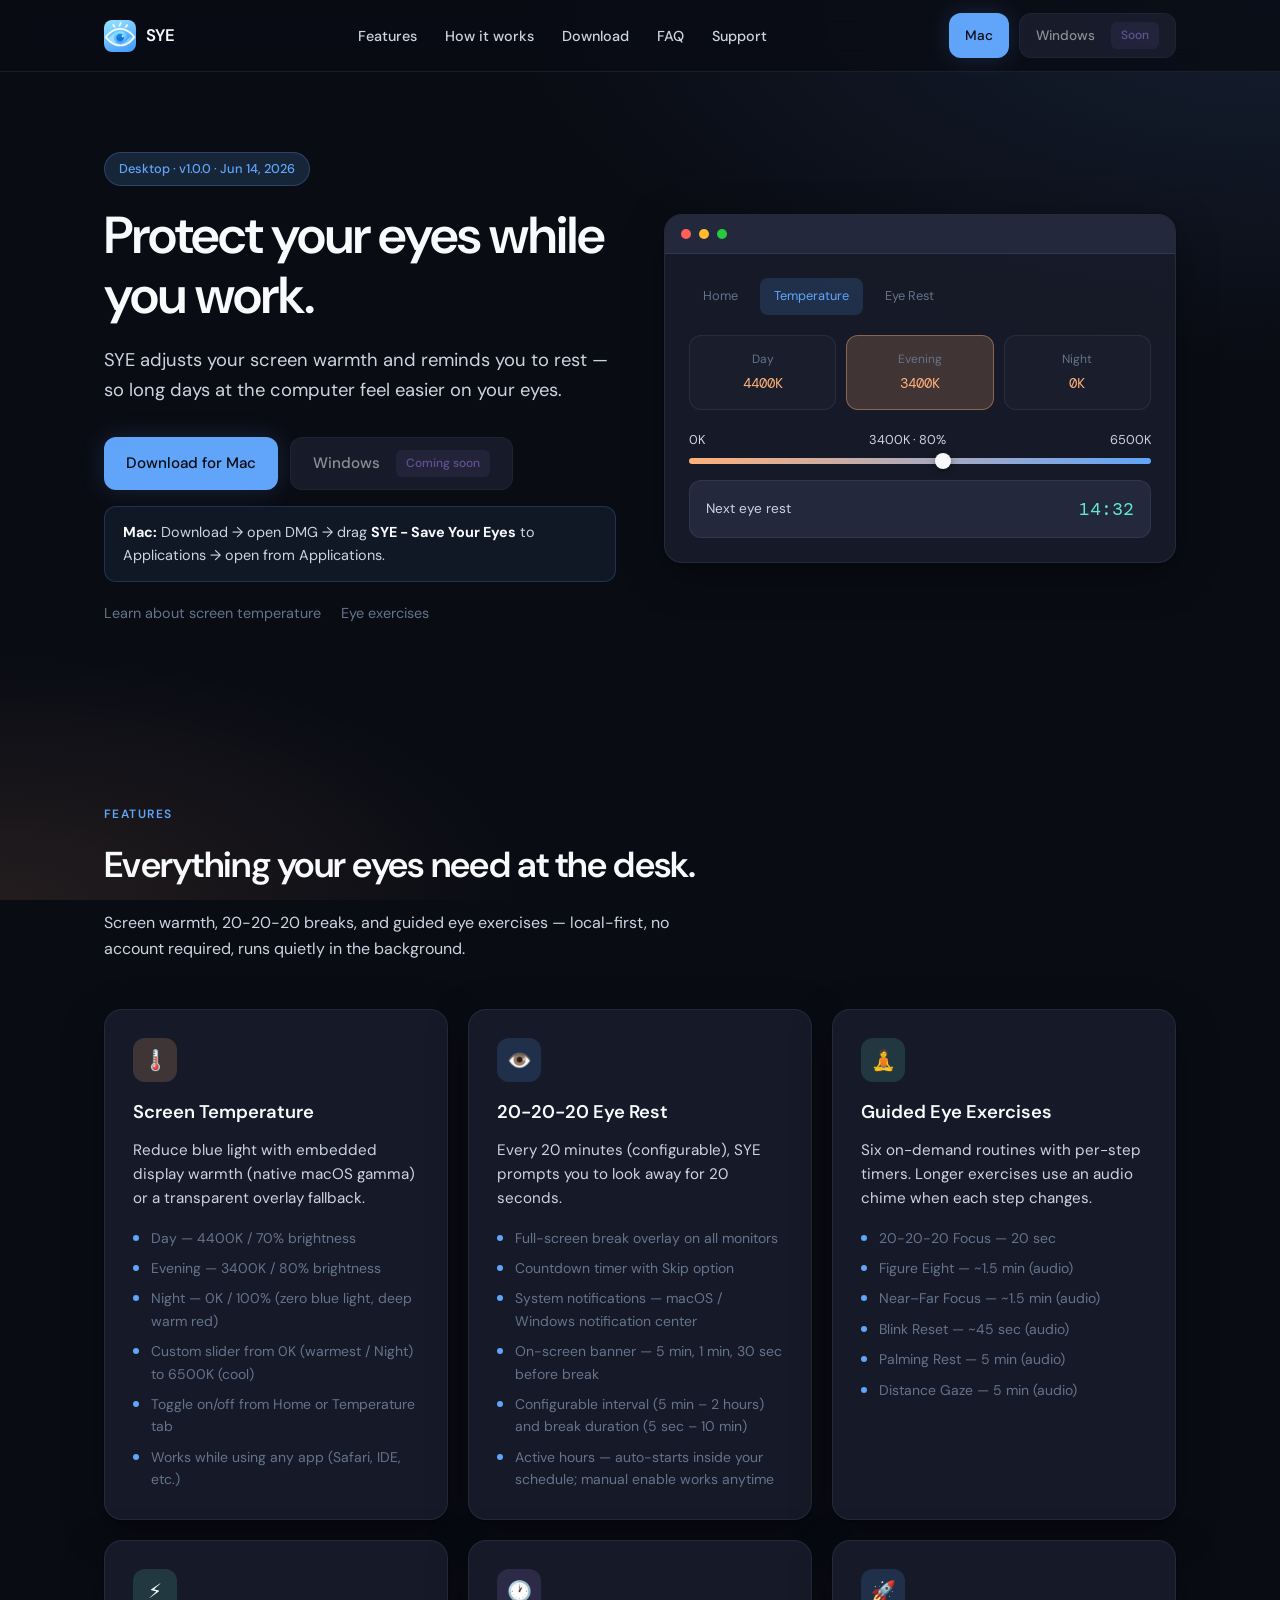
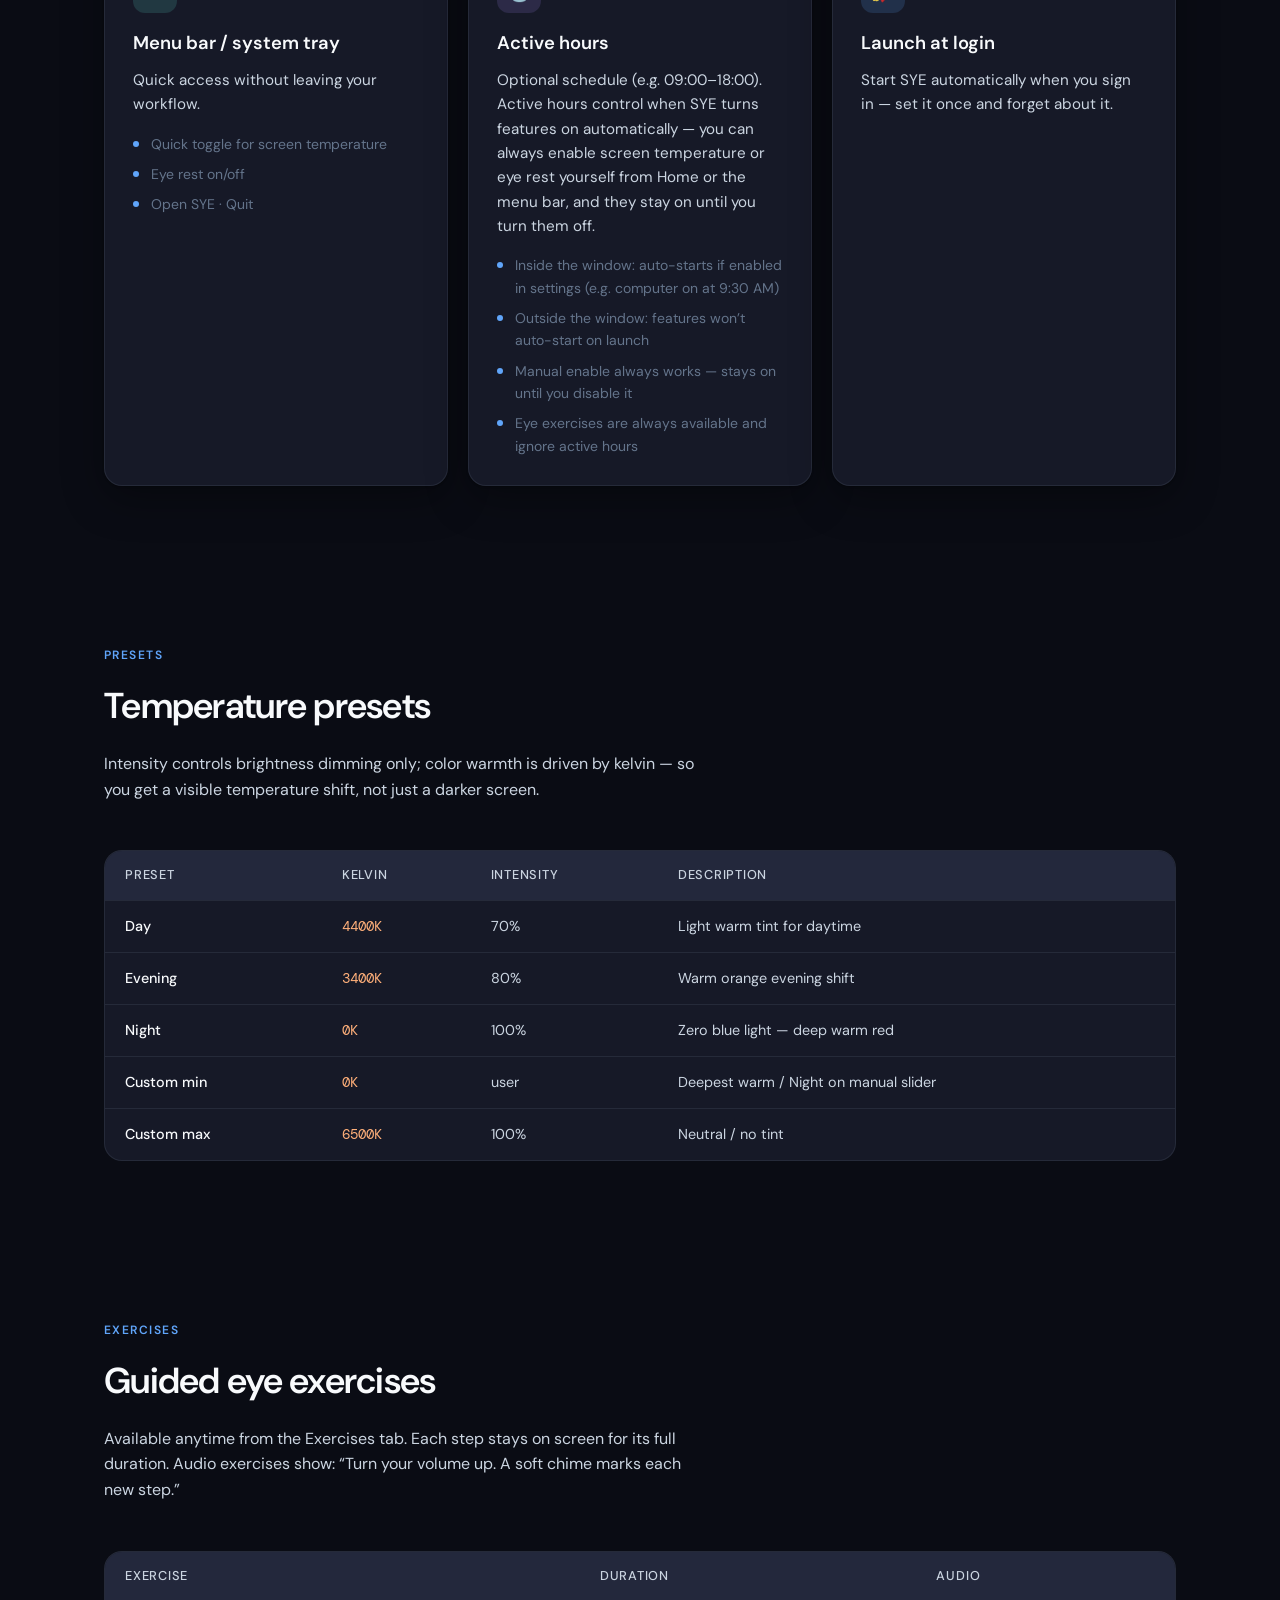
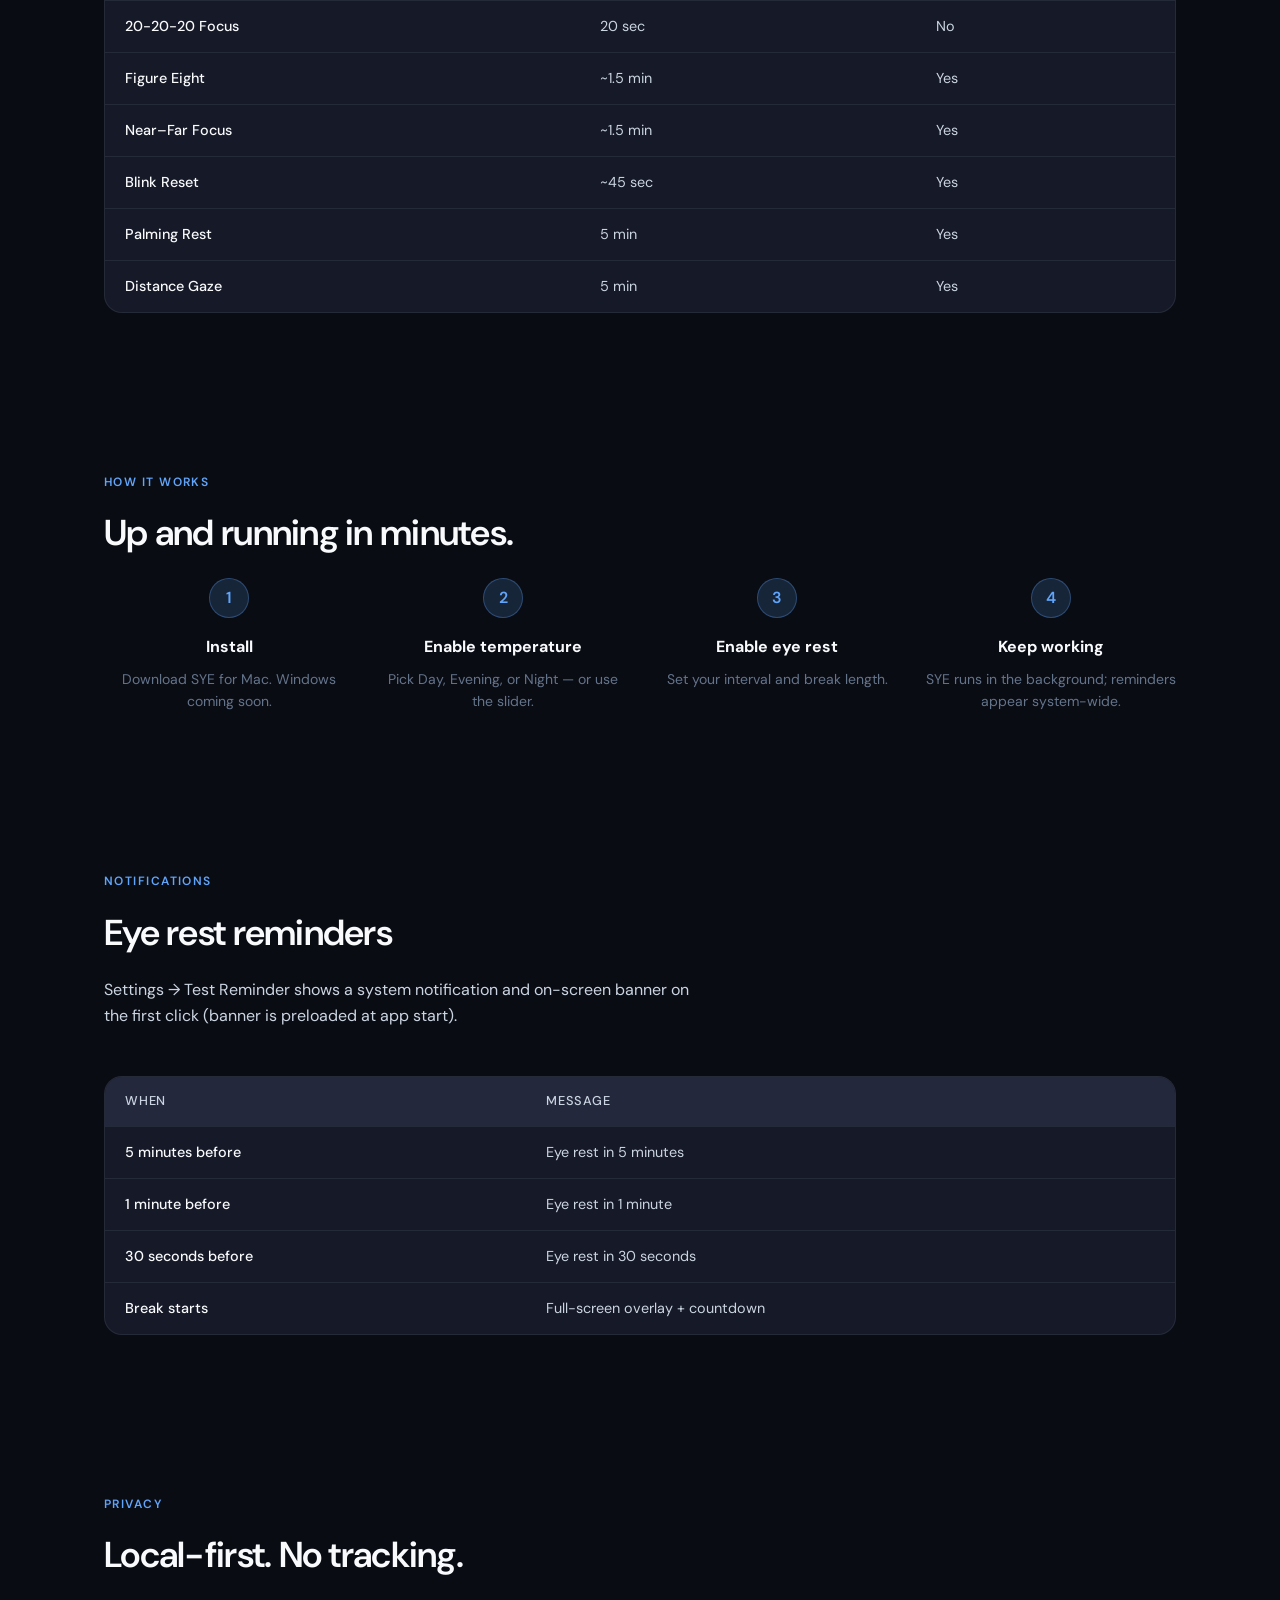
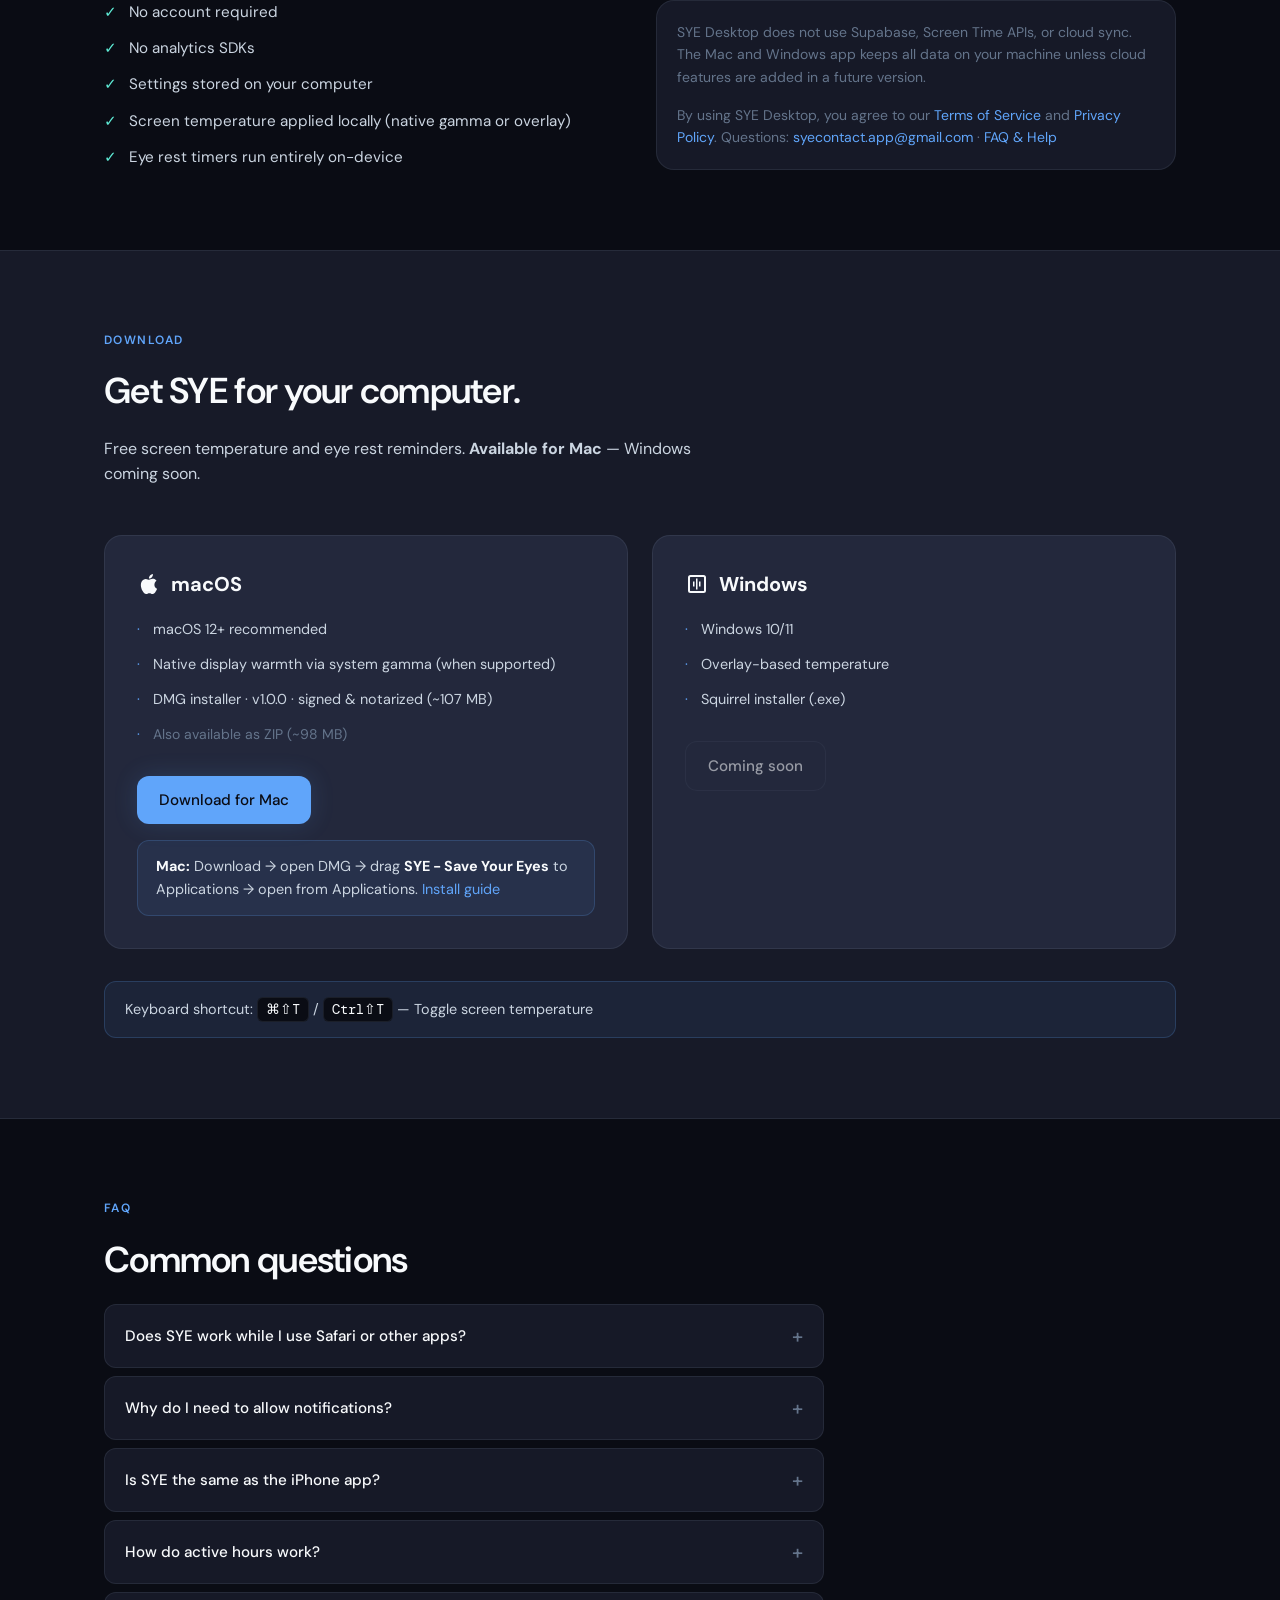
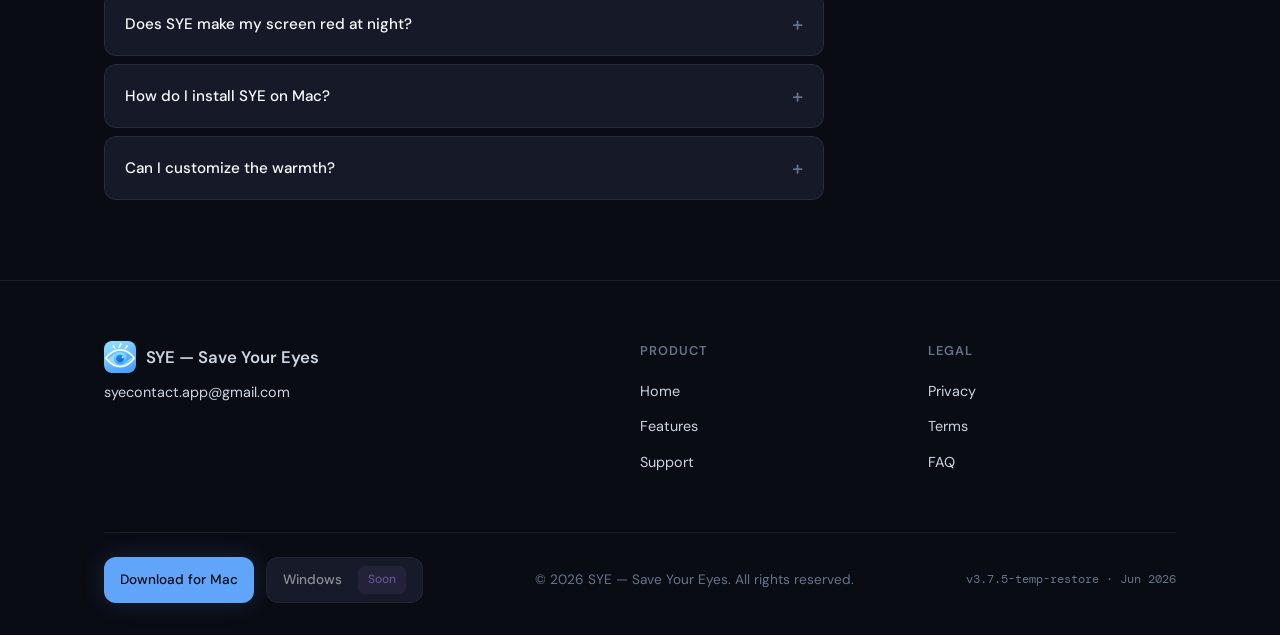
==== desktop/index.html @ 53c6f426 "Add DMG as primary Mac download and publish Jun 14 release. Point download buttons to SYE-mac-1.0.0." ====
<!DOCTYPE html>
<html lang="en">
<head>
  <meta charset="UTF-8">
  <meta name="viewport" content="width=device-width, initial-scale=1.0">
  <title>SYE Desktop — Save Your Eyes for Mac &amp; Windows</title>
  <meta name="description" content="Reduce blue light and get 20-20-20 eye rest reminders on your computer. Free screen temperature and break timer for macOS and Windows.">
  <meta name="keywords" content="blue light filter, eye strain, 20-20-20 rule, screen temperature, macOS, Windows, digital wellbeing">
  <link rel="canonical" href="https://www.getsye.com/desktop/">
  <meta property="og:title" content="SYE — Save Your Eyes for Desktop">
  <meta property="og:description" content="Eye protection for your computer">
  <meta property="og:url" content="https://www.getsye.com/desktop/">
  <meta property="og:type" content="website">
  <meta property="og:image" content="https://www.getsye.com/assets/icon-1024.png">
  <link rel="preconnect" href="https://fonts.googleapis.com">
  <link rel="preconnect" href="https://fonts.gstatic.com" crossorigin>
  <link href="https://fonts.googleapis.com/css2?family=DM+Mono:wght@400&family=DM+Sans:wght@400;500;600&display=swap" rel="stylesheet">
  <link rel="icon" href="/assets/icon-180.png" type="image/png">
  <link rel="apple-touch-icon" href="/assets/icon-180.png">
  <link rel="stylesheet" href="../css/desktop.css">
</head>
<body>
  <header class="site-header">
    <div class="container header-inner">
      <a href="index.html" class="logo">
        <img src="/assets/icon-180.png" alt="" class="logo-icon" width="32" height="32">
        SYE
      </a>
      <nav>
        <ul class="nav-links">
          <li><a href="#features">Features</a></li>
          <li><a href="#how-it-works">How it works</a></li>
          <li><a href="#download">Download</a></li>
          <li><a href="#faq">FAQ</a></li>
          <li><a href="#faq">Support</a></li>
        </ul>
      </nav>
      <div class="header-cta">
        <a href="/downloads/SYE-mac-1.0.0.dmg" class="btn btn-sm btn-primary">Mac</a>
        <span class="btn btn-sm btn-secondary btn-unavailable">Windows <span class="coming-soon-badge">Soon</span></span>
      </div>
      <button class="menu-toggle" aria-label="Open menu" aria-expanded="false">
        <svg width="24" height="24" viewBox="0 0 24 24" fill="none" stroke="currentColor" stroke-width="2">
          <path d="M4 6h16M4 12h16M4 18h16"/>
        </svg>
      </button>
    </div>
    <div class="header-cta header-cta-mobile">
      <a href="/downloads/SYE-mac-1.0.0.dmg" class="btn btn-primary">Download for Mac</a>
      <span class="btn btn-secondary btn-unavailable">Windows <span class="coming-soon-badge">Soon</span></span>
    </div>
  </header>

  <main>
    <section class="hero">
      <div class="container hero-grid">
        <div class="hero-content">
          <span class="hero-badge">Desktop · v1.0.0 · Jun 14, 2026</span>
          <h1>Protect your eyes while you work.</h1>
          <p class="hero-sub">SYE adjusts your screen warmth and reminds you to rest — so long days at the computer feel easier on your eyes.</p>
          <div class="btn-group">
            <a href="/downloads/SYE-mac-1.0.0.dmg" class="btn btn-primary">Download for Mac</a>
            <span class="btn btn-secondary btn-unavailable">Windows <span class="coming-soon-badge">Coming soon</span></span>
          </div>
          <p class="install-note"><strong>Mac:</strong> Download → open DMG → drag <strong>SYE - Save Your Eyes</strong> to Applications → open from Applications.</p>
          <div class="hero-links">
            <a href="#screen-temperature">Learn about screen temperature</a>
            <a href="#eye-exercises">Eye exercises</a>
          </div>
        </div>
        <div class="hero-visual">
          <div class="app-mockup" aria-hidden="true">
            <div class="mockup-titlebar">
              <span class="mockup-dot red"></span>
              <span class="mockup-dot yellow"></span>
              <span class="mockup-dot green"></span>
            </div>
            <div class="mockup-body">
              <div class="mockup-tabs">
                <span class="mockup-tab">Home</span>
                <span class="mockup-tab active">Temperature</span>
                <span class="mockup-tab">Eye Rest</span>
              </div>
              <div class="temp-presets">
                <div class="preset-card">
                  <div class="label">Day</div>
                  <div class="value">4400K</div>
                </div>
                <div class="preset-card active">
                  <div class="label">Evening</div>
                  <div class="value">3400K</div>
                </div>
                <div class="preset-card">
                  <div class="label">Night</div>
                  <div class="value">0K</div>
                </div>
              </div>
              <div class="slider-row">
                <div class="slider-label">
                  <span>0K</span>
                  <span class="kelvin">3400K · 80%</span>
                  <span>6500K</span>
                </div>
                <div class="slider-track">
                  <div class="slider-thumb"></div>
                </div>
              </div>
              <div class="timer-row">
                <span class="timer-label">Next eye rest</span>
                <span class="timer-value">14:32</span>
              </div>
            </div>
          </div>
        </div>
      </div>
    </section>

    <section id="features">
      <div class="container">
        <p class="section-label">Features</p>
        <h2 class="section-title">Everything your eyes need at the desk.</h2>
        <p class="section-desc">Screen warmth, 20-20-20 breaks, and guided eye exercises — local-first, no account required, runs quietly in the background.</p>
        <div class="features-grid">
          <article class="feature-card" id="screen-temperature">
            <div class="feature-icon warm">🌡️</div>
            <h3>Screen Temperature</h3>
            <p>Reduce blue light with embedded display warmth (native macOS gamma) or a transparent overlay fallback.</p>
            <ul class="feature-list">
              <li>Day — 4400K / 70% brightness</li>
              <li>Evening — 3400K / 80% brightness</li>
              <li>Night — 0K / 100% (zero blue light, deep warm red)</li>
              <li>Custom slider from 0K (warmest / Night) to 6500K (cool)</li>
              <li>Toggle on/off from Home or Temperature tab</li>
              <li>Works while using any app (Safari, IDE, etc.)</li>
            </ul>
          </article>
          <article class="feature-card" id="eye-rest">
            <div class="feature-icon blue">👁️</div>
            <h3>20-20-20 Eye Rest</h3>
            <p>Every 20 minutes (configurable), SYE prompts you to look away for 20 seconds.</p>
            <ul class="feature-list">
              <li>Full-screen break overlay on all monitors</li>
              <li>Countdown timer with Skip option</li>
              <li>System notifications — macOS / Windows notification center</li>
              <li>On-screen banner — 5 min, 1 min, 30 sec before break</li>
              <li>Configurable interval (5 min – 2 hours) and break duration (5 sec – 10 min)</li>
              <li>Active hours — auto-starts inside your schedule; manual enable works anytime</li>
            </ul>
          </article>
          <article class="feature-card" id="eye-exercises">
            <div class="feature-icon teal">🧘</div>
            <h3>Guided Eye Exercises</h3>
            <p>Six on-demand routines with per-step timers. Longer exercises use an audio chime when each step changes.</p>
            <ul class="feature-list">
              <li>20-20-20 Focus — 20 sec</li>
              <li>Figure Eight — ~1.5 min (audio)</li>
              <li>Near–Far Focus — ~1.5 min (audio)</li>
              <li>Blink Reset — ~45 sec (audio)</li>
              <li>Palming Rest — 5 min (audio)</li>
              <li>Distance Gaze — 5 min (audio)</li>
            </ul>
          </article>
          <article class="feature-card">
            <div class="feature-icon teal">⚡</div>
            <h3>Menu bar / system tray</h3>
            <p>Quick access without leaving your workflow.</p>
            <ul class="feature-list">
              <li>Quick toggle for screen temperature</li>
              <li>Eye rest on/off</li>
              <li>Open SYE · Quit</li>
            </ul>
          </article>
          <article class="feature-card" id="active-hours">
            <div class="feature-icon violet">🕐</div>
            <h3>Active hours</h3>
            <p>Optional schedule (e.g. 09:00–18:00). Active hours control when SYE turns features on automatically — you can always enable screen temperature or eye rest yourself from Home or the menu bar, and they stay on until you turn them off.</p>
            <ul class="feature-list">
              <li>Inside the window: auto-starts if enabled in settings (e.g. computer on at 9:30 AM)</li>
              <li>Outside the window: features won’t auto-start on launch</li>
              <li>Manual enable always works — stays on until you disable it</li>
              <li>Eye exercises are always available and ignore active hours</li>
            </ul>
          </article>
          <article class="feature-card">
            <div class="feature-icon blue">🚀</div>
            <h3>Launch at login</h3>
            <p>Start SYE automatically when you sign in — set it once and forget about it.</p>
          </article>
        </div>
      </div>
    </section>

    <section>
      <div class="container">
        <p class="section-label">Presets</p>
        <h2 class="section-title">Temperature presets</h2>
        <p class="section-desc">Intensity controls brightness dimming only; color warmth is driven by kelvin — so you get a visible temperature shift, not just a darker screen.</p>
        <div class="preset-table-wrap">
          <table class="preset-table">
            <thead>
              <tr>
                <th>Preset</th>
                <th>Kelvin</th>
                <th>Intensity</th>
                <th>Description</th>
              </tr>
            </thead>
            <tbody>
              <tr>
                <td>Day</td>
                <td class="kelvin">4400K</td>
                <td>70%</td>
                <td>Light warm tint for daytime</td>
              </tr>
              <tr>
                <td>Evening</td>
                <td class="kelvin">3400K</td>
                <td>80%</td>
                <td>Warm orange evening shift</td>
              </tr>
              <tr>
                <td>Night</td>
                <td class="kelvin">0K</td>
                <td>100%</td>
                <td>Zero blue light — deep warm red</td>
              </tr>
              <tr>
                <td>Custom min</td>
                <td class="kelvin">0K</td>
                <td>user</td>
                <td>Deepest warm / Night on manual slider</td>
              </tr>
              <tr>
                <td>Custom max</td>
                <td class="kelvin">6500K</td>
                <td>100%</td>
                <td>Neutral / no tint</td>
              </tr>
            </tbody>
          </table>
        </div>
      </div>
    </section>

    <section id="eye-exercises-detail">
      <div class="container">
        <p class="section-label">Exercises</p>
        <h2 class="section-title">Guided eye exercises</h2>
        <p class="section-desc">Available anytime from the Exercises tab. Each step stays on screen for its full duration. Audio exercises show: “Turn your volume up. A soft chime marks each new step.”</p>
        <div class="preset-table-wrap">
          <table class="preset-table">
            <thead>
              <tr>
                <th>Exercise</th>
                <th>Duration</th>
                <th>Audio</th>
              </tr>
            </thead>
            <tbody>
              <tr>
                <td>20-20-20 Focus</td>
                <td>20 sec</td>
                <td>No</td>
              </tr>
              <tr>
                <td>Figure Eight</td>
                <td>~1.5 min</td>
                <td>Yes</td>
              </tr>
              <tr>
                <td>Near–Far Focus</td>
                <td>~1.5 min</td>
                <td>Yes</td>
              </tr>
              <tr>
                <td>Blink Reset</td>
                <td>~45 sec</td>
                <td>Yes</td>
              </tr>
              <tr>
                <td>Palming Rest</td>
                <td>5 min</td>
                <td>Yes</td>
              </tr>
              <tr>
                <td>Distance Gaze</td>
                <td>5 min</td>
                <td>Yes</td>
              </tr>
            </tbody>
          </table>
        </div>
      </div>
    </section>

    <section id="how-it-works">
      <div class="container">
        <p class="section-label">How it works</p>
        <h2 class="section-title">Up and running in minutes.</h2>
        <div class="steps">
          <div class="step">
            <div class="step-num">1</div>
            <h3>Install</h3>
            <p>Download SYE for Mac. Windows coming soon.</p>
          </div>
          <div class="step">
            <div class="step-num">2</div>
            <h3>Enable temperature</h3>
            <p>Pick Day, Evening, or Night — or use the slider.</p>
          </div>
          <div class="step">
            <div class="step-num">3</div>
            <h3>Enable eye rest</h3>
            <p>Set your interval and break length.</p>
          </div>
          <div class="step">
            <div class="step-num">4</div>
            <h3>Keep working</h3>
            <p>SYE runs in the background; reminders appear system-wide.</p>
          </div>
        </div>
      </div>
    </section>

    <section>
      <div class="container">
        <p class="section-label">Notifications</p>
        <h2 class="section-title">Eye rest reminders</h2>
        <p class="section-desc">Settings → Test Reminder shows a system notification and on-screen banner on the first click (banner is preloaded at app start).</p>
        <div class="preset-table-wrap">
          <table class="preset-table">
            <thead>
              <tr>
                <th>When</th>
                <th>Message</th>
              </tr>
            </thead>
            <tbody>
              <tr>
                <td>5 minutes before</td>
                <td>Eye rest in 5 minutes</td>
              </tr>
              <tr>
                <td>1 minute before</td>
                <td>Eye rest in 1 minute</td>
              </tr>
              <tr>
                <td>30 seconds before</td>
                <td>Eye rest in 30 seconds</td>
              </tr>
              <tr>
                <td>Break starts</td>
                <td>Full-screen overlay + countdown</td>
              </tr>
            </tbody>
          </table>
        </div>
      </div>
    </section>

    <section id="privacy">
      <div class="container">
        <p class="section-label">Privacy</p>
        <h2 class="section-title">Local-first. No tracking.</h2>
        <div class="privacy-grid">
          <ul class="privacy-list">
            <li>No account required</li>
            <li>No analytics SDKs</li>
            <li>Settings stored on your computer</li>
            <li>Screen temperature applied locally (native gamma or overlay)</li>
            <li>Eye rest timers run entirely on-device</li>
          </ul>
          <div class="privacy-note">
            <p>SYE Desktop does not use Supabase, Screen Time APIs, or cloud sync. The Mac and Windows app keeps all data on your machine unless cloud features are added in a future version.</p>
            <p style="margin-top: 1rem;">By using SYE Desktop, you agree to our <a href="terms.html">Terms of Service</a> and <a href="privacy.html">Privacy Policy</a>. Questions: <a href="mailto:syecontact.app@gmail.com">syecontact.app@gmail.com</a> · <a href="#faq">FAQ &amp; Help</a></p>
          </div>
        </div>
      </div>
    </section>

    <section class="download-section" id="download">
      <div class="container">
        <p class="section-label">Download</p>
        <h2 class="section-title">Get SYE for your computer.</h2>
        <p class="section-desc">Free screen temperature and eye rest reminders. <strong>Available for Mac</strong> — Windows coming soon.</p>
        <div class="download-cards">
          <div class="download-card">
            <h3>
              <svg width="24" height="24" viewBox="0 0 24 24" fill="currentColor"><path d="M18.71 19.5c-.83 1.24-1.71 2.45-3.05 2.47-1.34.03-1.77-.79-3.29-.79-1.53 0-2 .77-3.27.82-1.31.05-2.3-1.32-3.14-2.53C4.25 17 2.94 12.45 4.7 9.39c.87-1.52 2.43-2.48 4.12-2.51 1.28-.02 2.5.87 3.29.87.78 0 2.26-1.07 3.8-.91.65.03 2.47.26 3.64 1.98-.09.06-2.17 1.28-2.15 3.81.03 3.02 2.65 4.03 2.68 4.04-.03.07-.42 1.44-1.38 2.83M13 3.5c.73-.83 1.94-1.46 2.94-1.5.13 1.17-.34 2.35-1.04 3.19-.69.85-1.83 1.51-2.95 1.42-.15-1.15.41-2.35 1.05-3.11z"/></svg>
              macOS
            </h3>
            <ul>
              <li>macOS 12+ recommended</li>
              <li>Native display warmth via system gamma (when supported)</li>
              <li>DMG installer · v1.0.0 · signed &amp; notarized (~107 MB)</li>
              <li><a href="/downloads/SYE-mac-1.0.0.zip" style="color: var(--text-muted); font-size: 0.875rem;">Also available as ZIP (~98 MB)</a></li>
            </ul>
            <a href="/downloads/SYE-mac-1.0.0.dmg" class="btn btn-primary">Download for Mac</a>
            <p class="install-note" style="margin-top: 16px;"><strong>Mac:</strong> Download → open DMG → drag <strong>SYE - Save Your Eyes</strong> to Applications → open from Applications. <a href="mac-install.html">Install guide</a></p>
          </div>
          <div class="download-card" id="download-windows">
            <h3>
              <svg width="24" height="24" viewBox="0 0 24 24" fill="currentColor"><path d="M3 5.5A2.5 2.5 0 0 1 5.5 3h13A2.5 2.5 0 0 1 21 5.5v13a2.5 2.5 0 0 1-2.5 2.5h-13A2.5 2.5 0 0 1 3 18.5v-13zM5.5 5a.5.5 0 0 0-.5.5v13a.5.5 0 0 0 .5.5h13a.5.5 0 0 0 .5-.5v-13a.5.5 0 0 0-.5-.5h-13z"/><path d="M11 17.5V6.5h1.5v11H11zm-3-3V9.5h1.5v5H8zm6 0V9.5h1.5v5H14z"/></svg>
              Windows
            </h3>
            <ul>
              <li>Windows 10/11</li>
              <li>Overlay-based temperature</li>
              <li>Squirrel installer (.exe)</li>
            </ul>
            <span class="btn btn-secondary btn-unavailable">Coming soon</span>
          </div>
        </div>
        <div class="shortcut-hint">
          Keyboard shortcut: <kbd>⌘⇧T</kbd> / <kbd>Ctrl⇧T</kbd> — Toggle screen temperature
        </div>
      </div>
    </section>

    <section id="faq">
      <div class="container">
        <p class="section-label">FAQ</p>
        <h2 class="section-title">Common questions</h2>
        <div class="faq-list">
          <div class="faq-item">
            <button class="faq-question" aria-expanded="false">
              Does SYE work while I use Safari or other apps?
              <span class="faq-icon">+</span>
            </button>
            <div class="faq-answer">
              Yes. Screen temperature applies to the whole display. Eye rest reminders use system notifications and a floating banner at the top of your screen.
            </div>
          </div>
          <div class="faq-item">
            <button class="faq-question" aria-expanded="false">
              Why do I need to allow notifications?
              <span class="faq-icon">+</span>
            </button>
            <div class="faq-answer">
              macOS and Windows require permission to show reminders in Notification Center while SYE is in the background. The on-screen banner works even if notifications are disabled.
            </div>
          </div>
          <div class="faq-item">
            <button class="faq-question" aria-expanded="false">
              Is SYE the same as the iPhone app?
              <span class="faq-icon">+</span>
            </button>
            <div class="faq-answer">
              Same brand and mission. Desktop focuses on screen warmth and 20-20-20 breaks; the iOS app adds Screen Time and app blocking.
            </div>
          </div>
          <div class="faq-item">
            <button class="faq-question" aria-expanded="false">
              How do active hours work?
              <span class="faq-icon">+</span>
            </button>
            <div class="faq-answer">
              Active hours control when SYE turns features on automatically. Inside your schedule, eye rest and screen temperature auto-start if enabled in settings. Outside the window, they won’t auto-start on launch — but you can always turn them on manually from Home or the menu bar, and they stay on until you disable them.
            </div>
          </div>
          <div class="faq-item">
            <button class="faq-question" aria-expanded="false">
              Does SYE make my screen red at night?
              <span class="faq-icon">+</span>
            </button>
            <div class="faq-answer">
              Night preset uses 0K — zero blue/green for a deep warm red. Evening (3400K) is a milder orange shift.
            </div>
          </div>
          <div class="faq-item">
            <button class="faq-question" aria-expanded="false">
              How do I install SYE on Mac?
              <span class="faq-icon">+</span>
            </button>
            <div class="faq-answer">
              Download SYE-mac-1.0.0.dmg, open it, drag <strong>SYE - Save Your Eyes</strong> to Applications, then open from Applications. Signed and notarized. Alternate: <a href="/downloads/SYE-mac-1.0.0.zip">ZIP download</a>. See the <a href="mac-install.html">Mac install guide</a>.
            </div>
          </div>
          <div class="faq-item">
            <button class="faq-question" aria-expanded="false">
              Can I customize the warmth?
              <span class="faq-icon">+</span>
            </button>
            <div class="faq-answer">
              Yes — use the slider from 0K to 6500K on the Temperature tab.
            </div>
          </div>
        </div>
      </div>
    </section>
  </main>

  <footer class="site-footer">
    <div class="container">
      <div class="footer-grid">
        <div class="footer-brand">
          <a href="index.html" class="logo">
            <img src="/assets/icon-180.png" alt="" class="logo-icon" width="32" height="32">
            SYE — Save Your Eyes
          </a>
          <p><a href="mailto:syecontact.app@gmail.com">syecontact.app@gmail.com</a></p>
        </div>
        <div class="footer-col">
          <h4>Product</h4>
          <ul>
            <li><a href="https://www.getsye.com/">Home</a></li>
            <li><a href="#features">Features</a></li>
            <li><a href="#faq">Support</a></li>
          </ul>
        </div>
        <div class="footer-col">
          <h4>Legal</h4>
          <ul>
            <li><a href="privacy.html">Privacy</a></li>
            <li><a href="terms.html">Terms</a></li>
            <li><a href="#faq">FAQ</a></li>
          </ul>
        </div>
      </div>
      <div class="footer-bottom">
        <div class="btn-group">
          <a href="/downloads/SYE-mac-1.0.0.dmg" class="btn btn-sm btn-primary">Download for Mac</a>
          <span class="btn btn-sm btn-secondary btn-unavailable">Windows <span class="coming-soon-badge">Soon</span></span>
        </div>
        <span>© 2026 SYE — Save Your Eyes. All rights reserved.</span>
        <span class="version-stamp">v3.7.5-temp-restore · Jun 2026</span>
      </div>
    </div>
  </footer>

  <script src="../js/main.js"></script>
</body>
</html>
---- css/desktop.css ----
/* SYE Desktop — design tokens from app UI */
:root {
  --bg-base: #0a0c14;
  --bg-surface: rgba(24, 28, 42, 0.92);
  --bg-elevated: rgba(36, 42, 62, 0.95);
  --accent-warm: #ffb07a;
  --accent-blue: #60a5fa;
  --accent-teal: #5eead4;
  --accent-violet: #a78bfa;
  --accent-glow: rgba(255, 176, 122, 0.18);
  --accent-blue-glow: rgba(96, 165, 250, 0.16);
  --text-primary: #f8fafc;
  --text-secondary: #cbd5e1;
  --text-muted: #64748b;
  --border-subtle: rgba(148, 163, 184, 0.12);
  --radius-card: 18px;
  --radius-btn: 12px;
  --shadow-card: 0 1px 2px rgba(0, 0, 0, 0.25), 0 12px 40px rgba(0, 0, 0, 0.35);
  --font-ui: "DM Sans", -apple-system, BlinkMacSystemFont, "Segoe UI", system-ui, sans-serif;
  --font-mono: "DM Mono", ui-monospace, monospace;
  --max-width: 1120px;
  --header-height: 72px;
}

*,
*::before,
*::after {
  box-sizing: border-box;
  margin: 0;
  padding: 0;
}

html {
  scroll-behavior: smooth;
}

body {
  font-family: var(--font-ui);
  font-size: 16px;
  line-height: 1.6;
  color: var(--text-primary);
  background:
    radial-gradient(ellipse 120% 80% at 100% 0%, rgba(96, 165, 250, 0.12), transparent 50%),
    radial-gradient(ellipse 90% 60% at 0% 100%, rgba(255, 176, 122, 0.1), transparent 45%),
    var(--bg-base);
  background-attachment: fixed;
  min-height: 100vh;
  -webkit-font-smoothing: antialiased;
}

a {
  color: var(--accent-blue);
  text-decoration: none;
  transition: color 0.2s ease;
}

a:hover {
  color: #93c5fd;
}

img {
  max-width: 100%;
  height: auto;
  display: block;
}

.container {
  width: 100%;
  max-width: var(--max-width);
  margin: 0 auto;
  padding: 0 24px;
}

/* Header */
.site-header {
  position: sticky;
  top: 0;
  z-index: 100;
  height: var(--header-height);
  background: rgba(10, 12, 20, 0.85);
  backdrop-filter: blur(12px);
  -webkit-backdrop-filter: blur(12px);
  border-bottom: 1px solid var(--border-subtle);
}

.header-inner {
  display: flex;
  align-items: center;
  justify-content: space-between;
  height: 100%;
  gap: 24px;
}

.logo {
  display: flex;
  align-items: center;
  gap: 10px;
  color: var(--text-primary);
  font-weight: 600;
  font-size: 1.05rem;
}

.logo:hover {
  color: var(--text-primary);
}

.logo-icon {
  width: 32px;
  height: 32px;
  border-radius: 8px;
  object-fit: contain;
}

.nav-links {
  display: flex;
  align-items: center;
  gap: 28px;
  list-style: none;
}

.nav-links a {
  color: var(--text-secondary);
  font-size: 0.9rem;
  font-weight: 500;
}

.nav-links a:hover {
  color: var(--text-primary);
}

.header-cta {
  display: flex;
  gap: 10px;
}

.header-cta-mobile {
  display: none;
}

.menu-toggle {
  display: none;
  background: none;
  border: none;
  color: var(--text-primary);
  cursor: pointer;
  padding: 8px;
}

/* Buttons */
.btn {
  display: inline-flex;
  align-items: center;
  justify-content: center;
  gap: 8px;
  padding: 12px 22px;
  border-radius: var(--radius-btn);
  font-family: var(--font-ui);
  font-size: 0.95rem;
  font-weight: 500;
  border: none;
  cursor: pointer;
  transition: transform 0.15s ease, box-shadow 0.2s ease, background 0.2s ease;
  text-decoration: none;
  white-space: nowrap;
}

.btn:hover {
  transform: translateY(-1px);
}

.btn-primary {
  background: var(--accent-blue);
  color: #0a0c14;
  box-shadow: 0 0 24px var(--accent-blue-glow);
}

.btn-primary:hover {
  color: #0a0c14;
  background: #93c5fd;
}

.btn-secondary {
  background: var(--bg-elevated);
  color: var(--text-primary);
  border: 1px solid var(--border-subtle);
}

.btn-secondary:hover {
  color: var(--text-primary);
  background: rgba(48, 54, 78, 0.95);
}

.btn-warm {
  background: linear-gradient(135deg, var(--accent-warm), #ff9a56);
  color: #0a0c14;
  box-shadow: 0 0 24px var(--accent-glow);
}

.btn-warm:hover {
  color: #0a0c14;
}

.btn-sm {
  padding: 8px 16px;
  font-size: 0.85rem;
}

.btn-group {
  display: flex;
  flex-wrap: wrap;
  gap: 12px;
}

/* Hero */
.hero {
  padding: 80px 0 100px;
}

.hero-grid {
  display: grid;
  grid-template-columns: 1fr 1fr;
  gap: 48px;
  align-items: center;
}

.hero-badge {
  display: inline-flex;
  align-items: center;
  gap: 8px;
  padding: 6px 14px;
  border-radius: 999px;
  background: var(--accent-blue-glow);
  border: 1px solid rgba(96, 165, 250, 0.25);
  color: var(--accent-blue);
  font-size: 0.8rem;
  font-weight: 500;
  margin-bottom: 20px;
}

.hero h1 {
  font-size: clamp(2.25rem, 5vw, 3.25rem);
  font-weight: 600;
  line-height: 1.15;
  letter-spacing: -0.02em;
  margin-bottom: 20px;
}

.hero-sub {
  font-size: 1.15rem;
  color: var(--text-secondary);
  max-width: 520px;
  margin-bottom: 32px;
}

.hero-links {
  display: flex;
  flex-wrap: wrap;
  gap: 20px;
  margin-top: 20px;
}

.hero-links a {
  font-size: 0.9rem;
  color: var(--text-muted);
}

.hero-links a:hover {
  color: var(--accent-blue);
}

.hero-visual {
  position: relative;
}

.app-mockup {
  background: var(--bg-surface);
  border: 1px solid var(--border-subtle);
  border-radius: var(--radius-card);
  box-shadow: var(--shadow-card);
  overflow: hidden;
}

.mockup-titlebar {
  display: flex;
  align-items: center;
  gap: 8px;
  padding: 14px 16px;
  background: var(--bg-elevated);
  border-bottom: 1px solid var(--border-subtle);
}

.mockup-dot {
  width: 10px;
  height: 10px;
  border-radius: 50%;
}

.mockup-dot.red { background: #ff5f57; }
.mockup-dot.yellow { background: #febc2e; }
.mockup-dot.green { background: #28c840; }

.mockup-body {
  padding: 24px;
}

.mockup-tabs {
  display: flex;
  gap: 8px;
  margin-bottom: 20px;
}

.mockup-tab {
  padding: 8px 14px;
  border-radius: 8px;
  font-size: 0.8rem;
  color: var(--text-muted);
  background: transparent;
}

.mockup-tab.active {
  background: var(--accent-blue-glow);
  color: var(--accent-blue);
}

.temp-presets {
  display: grid;
  grid-template-columns: repeat(3, 1fr);
  gap: 10px;
  margin-bottom: 20px;
}

.preset-card {
  padding: 14px 10px;
  border-radius: 12px;
  text-align: center;
  border: 1px solid var(--border-subtle);
  background: rgba(255, 255, 255, 0.02);
}

.preset-card.active {
  border-color: rgba(255, 176, 122, 0.4);
  background: var(--accent-glow);
}

.preset-card .label {
  font-size: 0.75rem;
  color: var(--text-muted);
  margin-bottom: 4px;
}

.preset-card .value {
  font-family: var(--font-mono);
  font-size: 0.85rem;
  color: var(--accent-warm);
}

.slider-row {
  margin-bottom: 16px;
}

.slider-label {
  display: flex;
  justify-content: space-between;
  font-size: 0.8rem;
  color: var(--text-secondary);
  margin-bottom: 8px;
}

.slider-track {
  height: 6px;
  border-radius: 3px;
  background: linear-gradient(90deg, #ffb07a, #60a5fa);
  position: relative;
}

.slider-thumb {
  position: absolute;
  top: 50%;
  left: 55%;
  transform: translate(-50%, -50%);
  width: 16px;
  height: 16px;
  border-radius: 50%;
  background: var(--text-primary);
  box-shadow: 0 2px 8px rgba(0, 0, 0, 0.4);
}

.timer-row {
  display: flex;
  align-items: center;
  justify-content: space-between;
  padding: 14px 16px;
  border-radius: 12px;
  background: var(--bg-elevated);
  border: 1px solid var(--border-subtle);
}

.timer-row .timer-label {
  font-size: 0.85rem;
  color: var(--text-secondary);
}

.timer-row .timer-value {
  font-family: var(--font-mono);
  font-size: 1.1rem;
  color: var(--accent-teal);
}

/* Sections */
section {
  padding: 80px 0;
}

.section-label {
  font-size: 0.75rem;
  font-weight: 600;
  letter-spacing: 0.12em;
  text-transform: uppercase;
  color: var(--accent-blue);
  margin-bottom: 12px;
}

.section-title {
  font-size: clamp(1.75rem, 3.5vw, 2.25rem);
  font-weight: 600;
  letter-spacing: -0.02em;
  margin-bottom: 16px;
}

.section-desc {
  color: var(--text-secondary);
  max-width: 600px;
  margin-bottom: 48px;
}

/* Feature cards */
.features-grid {
  display: grid;
  grid-template-columns: repeat(auto-fit, minmax(300px, 1fr));
  gap: 20px;
}

.feature-card {
  background: var(--bg-surface);
  border: 1px solid var(--border-subtle);
  border-radius: var(--radius-card);
  padding: 28px;
  box-shadow: var(--shadow-card);
  transition: border-color 0.2s ease;
}

.feature-card:hover {
  border-color: rgba(96, 165, 250, 0.25);
}

.feature-icon {
  width: 44px;
  height: 44px;
  border-radius: 12px;
  display: flex;
  align-items: center;
  justify-content: center;
  font-size: 1.25rem;
  margin-bottom: 16px;
}

.feature-icon.warm { background: var(--accent-glow); }
.feature-icon.blue { background: var(--accent-blue-glow); }
.feature-icon.teal { background: rgba(94, 234, 212, 0.15); }
.feature-icon.violet { background: rgba(167, 139, 250, 0.15); }

.feature-card h3 {
  font-size: 1.15rem;
  font-weight: 600;
  margin-bottom: 10px;
}

.feature-card p {
  color: var(--text-secondary);
  font-size: 0.95rem;
  margin-bottom: 16px;
}

.feature-list {
  list-style: none;
  display: flex;
  flex-direction: column;
  gap: 8px;
}

.feature-list li {
  font-size: 0.875rem;
  color: var(--text-muted);
  padding-left: 18px;
  position: relative;
}

.feature-list li::before {
  content: "";
  position: absolute;
  left: 0;
  top: 8px;
  width: 6px;
  height: 6px;
  border-radius: 50%;
  background: var(--accent-blue);
}

/* Preset table */
.preset-table-wrap {
  overflow-x: auto;
  border-radius: var(--radius-card);
  border: 1px solid var(--border-subtle);
  background: var(--bg-surface);
}

.preset-table {
  width: 100%;
  border-collapse: collapse;
  font-size: 0.9rem;
}

.preset-table th,
.preset-table td {
  padding: 14px 20px;
  text-align: left;
  border-bottom: 1px solid var(--border-subtle);
}

.preset-table th {
  background: var(--bg-elevated);
  color: var(--text-secondary);
  font-weight: 500;
  font-size: 0.8rem;
  text-transform: uppercase;
  letter-spacing: 0.06em;
}

.preset-table td {
  color: var(--text-secondary);
}

.preset-table td:first-child {
  color: var(--text-primary);
  font-weight: 500;
}

.preset-table tr:last-child td {
  border-bottom: none;
}

.preset-table .kelvin {
  font-family: var(--font-mono);
  color: var(--accent-warm);
}

/* How it works */
.steps {
  display: grid;
  grid-template-columns: repeat(4, 1fr);
  gap: 24px;
}

.step {
  text-align: center;
}

.step-num {
  width: 40px;
  height: 40px;
  border-radius: 50%;
  background: var(--accent-blue-glow);
  border: 1px solid rgba(96, 165, 250, 0.3);
  color: var(--accent-blue);
  font-weight: 600;
  display: flex;
  align-items: center;
  justify-content: center;
  margin: 0 auto 16px;
}

.step h3 {
  font-size: 1rem;
  margin-bottom: 8px;
}

.step p {
  font-size: 0.875rem;
  color: var(--text-muted);
}

/* Privacy block */
.privacy-grid {
  display: grid;
  grid-template-columns: 1fr 1fr;
  gap: 32px;
  align-items: start;
}

.privacy-list {
  list-style: none;
  display: flex;
  flex-direction: column;
  gap: 12px;
}

.privacy-list li {
  display: flex;
  align-items: flex-start;
  gap: 12px;
  color: var(--text-secondary);
  font-size: 0.95rem;
}

.privacy-list li::before {
  content: "✓";
  color: var(--accent-teal);
  font-weight: 600;
  flex-shrink: 0;
}

.privacy-note {
  padding: 20px;
  border-radius: var(--radius-card);
  background: var(--bg-surface);
  border: 1px solid var(--border-subtle);
  font-size: 0.875rem;
  color: var(--text-muted);
}

.privacy-note a {
  color: var(--accent-blue);
}

/* FAQ */
.faq-list {
  max-width: 720px;
  display: flex;
  flex-direction: column;
  gap: 8px;
}

.faq-item {
  border: 1px solid var(--border-subtle);
  border-radius: var(--radius-btn);
  background: var(--bg-surface);
  overflow: hidden;
}

.faq-question {
  width: 100%;
  display: flex;
  align-items: center;
  justify-content: space-between;
  gap: 16px;
  padding: 18px 20px;
  background: none;
  border: none;
  color: var(--text-primary);
  font-family: var(--font-ui);
  font-size: 0.95rem;
  font-weight: 500;
  text-align: left;
  cursor: pointer;
}

.faq-question:hover {
  background: rgba(255, 255, 255, 0.02);
}

.faq-icon {
  font-size: 1.25rem;
  color: var(--text-muted);
  transition: transform 0.2s ease;
  flex-shrink: 0;
}

.faq-item.open .faq-icon {
  transform: rotate(45deg);
}

.faq-answer {
  display: none;
  padding: 0 20px 18px;
  color: var(--text-secondary);
  font-size: 0.9rem;
  line-height: 1.65;
}

.faq-item.open .faq-answer {
  display: block;
}

/* Download section */
.download-section {
  background: var(--bg-surface);
  border-top: 1px solid var(--border-subtle);
  border-bottom: 1px solid var(--border-subtle);
}

.download-cards {
  display: grid;
  grid-template-columns: 1fr 1fr;
  gap: 24px;
}

.download-card {
  padding: 32px;
  border-radius: var(--radius-card);
  border: 1px solid var(--border-subtle);
  background: var(--bg-elevated);
}

.download-card h3 {
  display: flex;
  align-items: center;
  gap: 10px;
  font-size: 1.25rem;
  margin-bottom: 12px;
}

.download-card ul {
  list-style: none;
  margin-bottom: 24px;
}

.download-card li {
  font-size: 0.9rem;
  color: var(--text-secondary);
  padding: 6px 0;
  padding-left: 16px;
  position: relative;
}

.download-card li::before {
  content: "·";
  position: absolute;
  left: 0;
  color: var(--accent-blue);
}

.shortcut-hint {
  margin-top: 32px;
  padding: 16px 20px;
  border-radius: var(--radius-btn);
  background: rgba(96, 165, 250, 0.08);
  border: 1px solid rgba(96, 165, 250, 0.2);
  font-size: 0.9rem;
  color: var(--text-secondary);
}

.shortcut-hint kbd {
  font-family: var(--font-mono);
  background: var(--bg-base);
  padding: 3px 8px;
  border-radius: 6px;
  border: 1px solid var(--border-subtle);
  color: var(--text-primary);
  font-size: 0.85rem;
}

/* Platform page */
.platform-hero {
  padding: 60px 0 40px;
  text-align: center;
}

.platform-hero h1 {
  font-size: clamp(2rem, 4vw, 2.75rem);
  margin-bottom: 16px;
}

.platform-hero p {
  color: var(--text-secondary);
  max-width: 560px;
  margin: 0 auto 32px;
}

.requirements-card {
  max-width: 640px;
  margin: 0 auto 48px;
  padding: 32px;
  background: var(--bg-surface);
  border: 1px solid var(--border-subtle);
  border-radius: var(--radius-card);
  text-align: left;
}

.requirements-card h2 {
  font-size: 1.1rem;
  margin-bottom: 16px;
}

.requirements-card ul {
  list-style: none;
}

.requirements-card li {
  padding: 10px 0;
  border-bottom: 1px solid var(--border-subtle);
  color: var(--text-secondary);
  font-size: 0.95rem;
}

.requirements-card li:last-child {
  border-bottom: none;
}

.coming-soon-badge {
  display: inline-block;
  padding: 4px 10px;
  border-radius: 6px;
  background: rgba(167, 139, 250, 0.15);
  color: var(--accent-violet);
  font-size: 0.75rem;
  font-weight: 500;
  margin-left: 8px;
  vertical-align: middle;
}

.btn-unavailable {
  pointer-events: none;
  opacity: 0.55;
  cursor: default;
}

/* Footer */
.site-footer {
  padding: 60px 0 32px;
  border-top: 1px solid var(--border-subtle);
}

.footer-grid {
  display: grid;
  grid-template-columns: 2fr 1fr 1fr;
  gap: 40px;
  margin-bottom: 48px;
}

.footer-brand p {
  color: var(--text-muted);
  font-size: 0.9rem;
  margin-top: 8px;
}

.footer-brand a {
  color: var(--text-secondary);
}

.footer-col h4 {
  font-size: 0.8rem;
  font-weight: 600;
  text-transform: uppercase;
  letter-spacing: 0.08em;
  color: var(--text-muted);
  margin-bottom: 16px;
}

.footer-col ul {
  list-style: none;
}

.footer-col li {
  margin-bottom: 10px;
}

.footer-col a {
  color: var(--text-secondary);
  font-size: 0.9rem;
}

.footer-col a:hover {
  color: var(--text-primary);
}

.footer-bottom {
  display: flex;
  flex-wrap: wrap;
  align-items: center;
  justify-content: space-between;
  gap: 16px;
  padding-top: 24px;
  border-top: 1px solid var(--border-subtle);
  font-size: 0.85rem;
  color: var(--text-muted);
}

.version-stamp {
  font-family: var(--font-mono);
  font-size: 0.75rem;
}

/* Mobile nav */
@media (max-width: 900px) {
  .hero-grid {
    grid-template-columns: 1fr;
  }

  .hero-visual {
    order: -1;
  }

  .steps {
    grid-template-columns: 1fr 1fr;
  }

  .privacy-grid {
    grid-template-columns: 1fr;
  }

  .download-cards {
    grid-template-columns: 1fr;
  }

  .footer-grid {
    grid-template-columns: 1fr 1fr;
  }
}

@media (max-width: 768px) {
  .nav-links,
  .header-cta {
    display: none;
  }

  .nav-links.open {
    display: flex;
    flex-direction: column;
    position: absolute;
    top: var(--header-height);
    left: 0;
    right: 0;
    background: rgba(10, 12, 20, 0.98);
    padding: 24px;
    border-bottom: 1px solid var(--border-subtle);
    gap: 16px;
  }

  .header-cta.mobile-visible {
    display: flex;
    flex-direction: column;
    width: 100%;
    padding: 0 24px 24px;
    background: rgba(10, 12, 20, 0.98);
  }

  .menu-toggle {
    display: block;
  }

  .site-header {
    position: relative;
  }

  .steps {
    grid-template-columns: 1fr;
  }

  .footer-grid {
    grid-template-columns: 1fr;
  }

  .hero {
    padding: 48px 0 64px;
  }

  section {
    padding: 56px 0;
  }
}

/* Legal pages */
.legal-page {
  padding: 48px 0 80px;
}

.legal-page .container {
  max-width: 720px;
}

.legal-page h1 {
  font-size: clamp(1.75rem, 3.5vw, 2.25rem);
  font-weight: 600;
  letter-spacing: -0.02em;
  margin-bottom: 12px;
}

.legal-meta {
  color: var(--text-muted);
  font-size: 0.875rem;
  margin-bottom: 40px;
}

.legal-body h2 {
  font-size: 1.15rem;
  font-weight: 600;
  margin: 32px 0 12px;
  color: var(--text-primary);
}

.legal-body p,
.legal-body li {
  color: var(--text-secondary);
  font-size: 0.95rem;
  line-height: 1.7;
  margin-bottom: 12px;
}

.legal-body ul {
  margin: 0 0 16px 20px;
}

.legal-body a {
  color: var(--accent-blue);
}

.install-note {
  margin-top: 16px;
  padding: 14px 18px;
  border-radius: var(--radius-btn);
  background: rgba(96, 165, 250, 0.08);
  border: 1px solid rgba(96, 165, 250, 0.2);
  color: var(--text-secondary);
  font-size: 0.9rem;
  max-width: 520px;
}

.install-note strong {
  color: var(--text-primary);
}

.install-note a {
  color: var(--accent-blue);
}

.install-warning {
  margin-top: 16px;
  padding: 14px 18px;
  border-radius: var(--radius-btn);
  background: rgba(255, 176, 122, 0.1);
  border: 1px solid rgba(255, 176, 122, 0.35);
  color: var(--text-secondary);
  font-size: 0.9rem;
  max-width: 640px;
}

.install-warning strong {
  color: var(--accent-warm);
}

.install-steps {
  counter-reset: step;
  list-style: none;
  margin: 24px 0;
  padding: 0;
}

.install-steps li {
  counter-increment: step;
  position: relative;
  padding: 16px 16px 16px 52px;
  margin-bottom: 12px;
  background: var(--bg-surface);
  border: 1px solid var(--border-subtle);
  border-radius: var(--radius-btn);
  color: var(--text-secondary);
  font-size: 0.95rem;
  line-height: 1.65;
}

.install-steps li::before {
  content: counter(step);
  position: absolute;
  left: 16px;
  top: 16px;
  width: 24px;
  height: 24px;
  border-radius: 50%;
  background: var(--accent-blue-glow);
  border: 1px solid rgba(96, 165, 250, 0.3);
  color: var(--accent-blue);
  font-size: 0.8rem;
  font-weight: 600;
  display: flex;
  align-items: center;
  justify-content: center;
}

.install-steps code,
.legal-body code {
  font-family: var(--font-mono);
  font-size: 0.85rem;
  background: var(--bg-base);
  padding: 2px 6px;
  border-radius: 4px;
  border: 1px solid var(--border-subtle);
  color: var(--text-primary);
}

.install-steps pre {
  margin-top: 10px;
  padding: 12px 14px;
  border-radius: 8px;
  background: var(--bg-base);
  border: 1px solid var(--border-subtle);
  overflow-x: auto;
}

.install-steps pre code {
  display: block;
  padding: 0;
  border: none;
  background: none;
  white-space: pre-wrap;
  word-break: break-all;
}
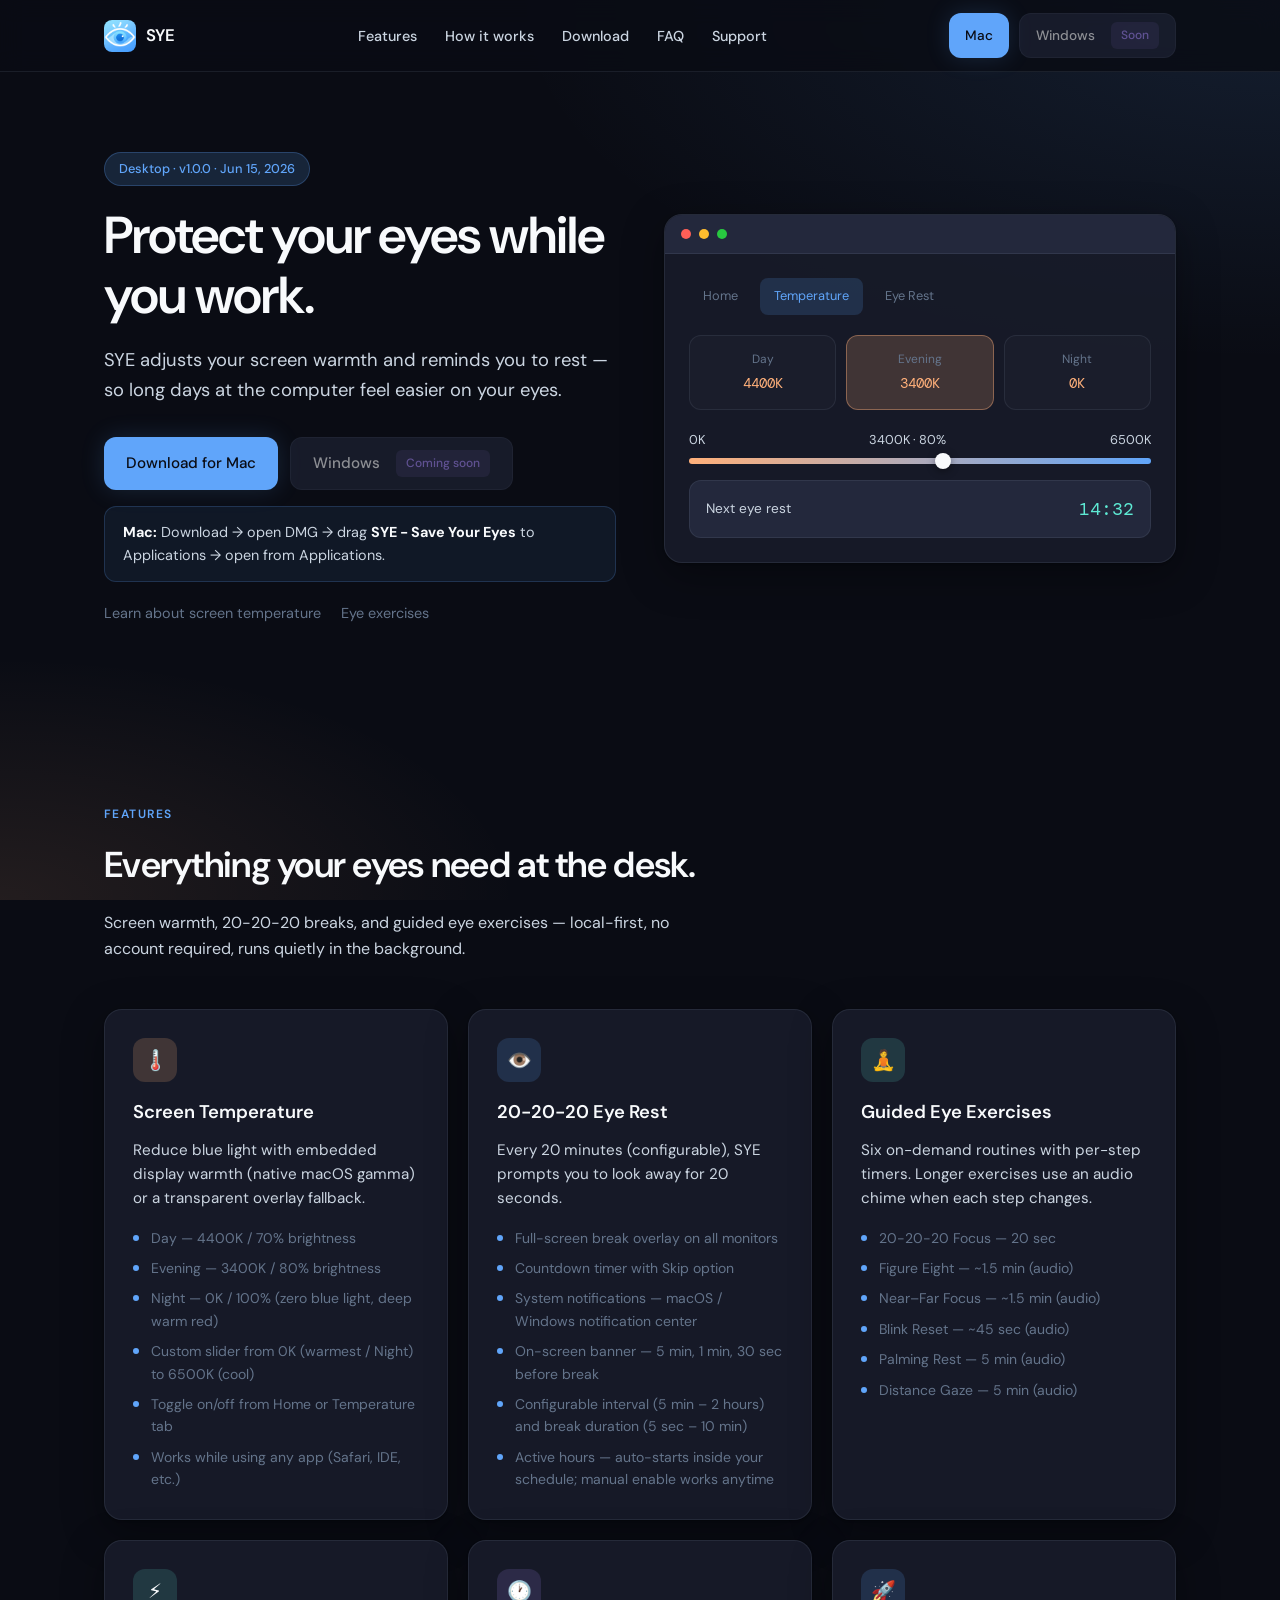
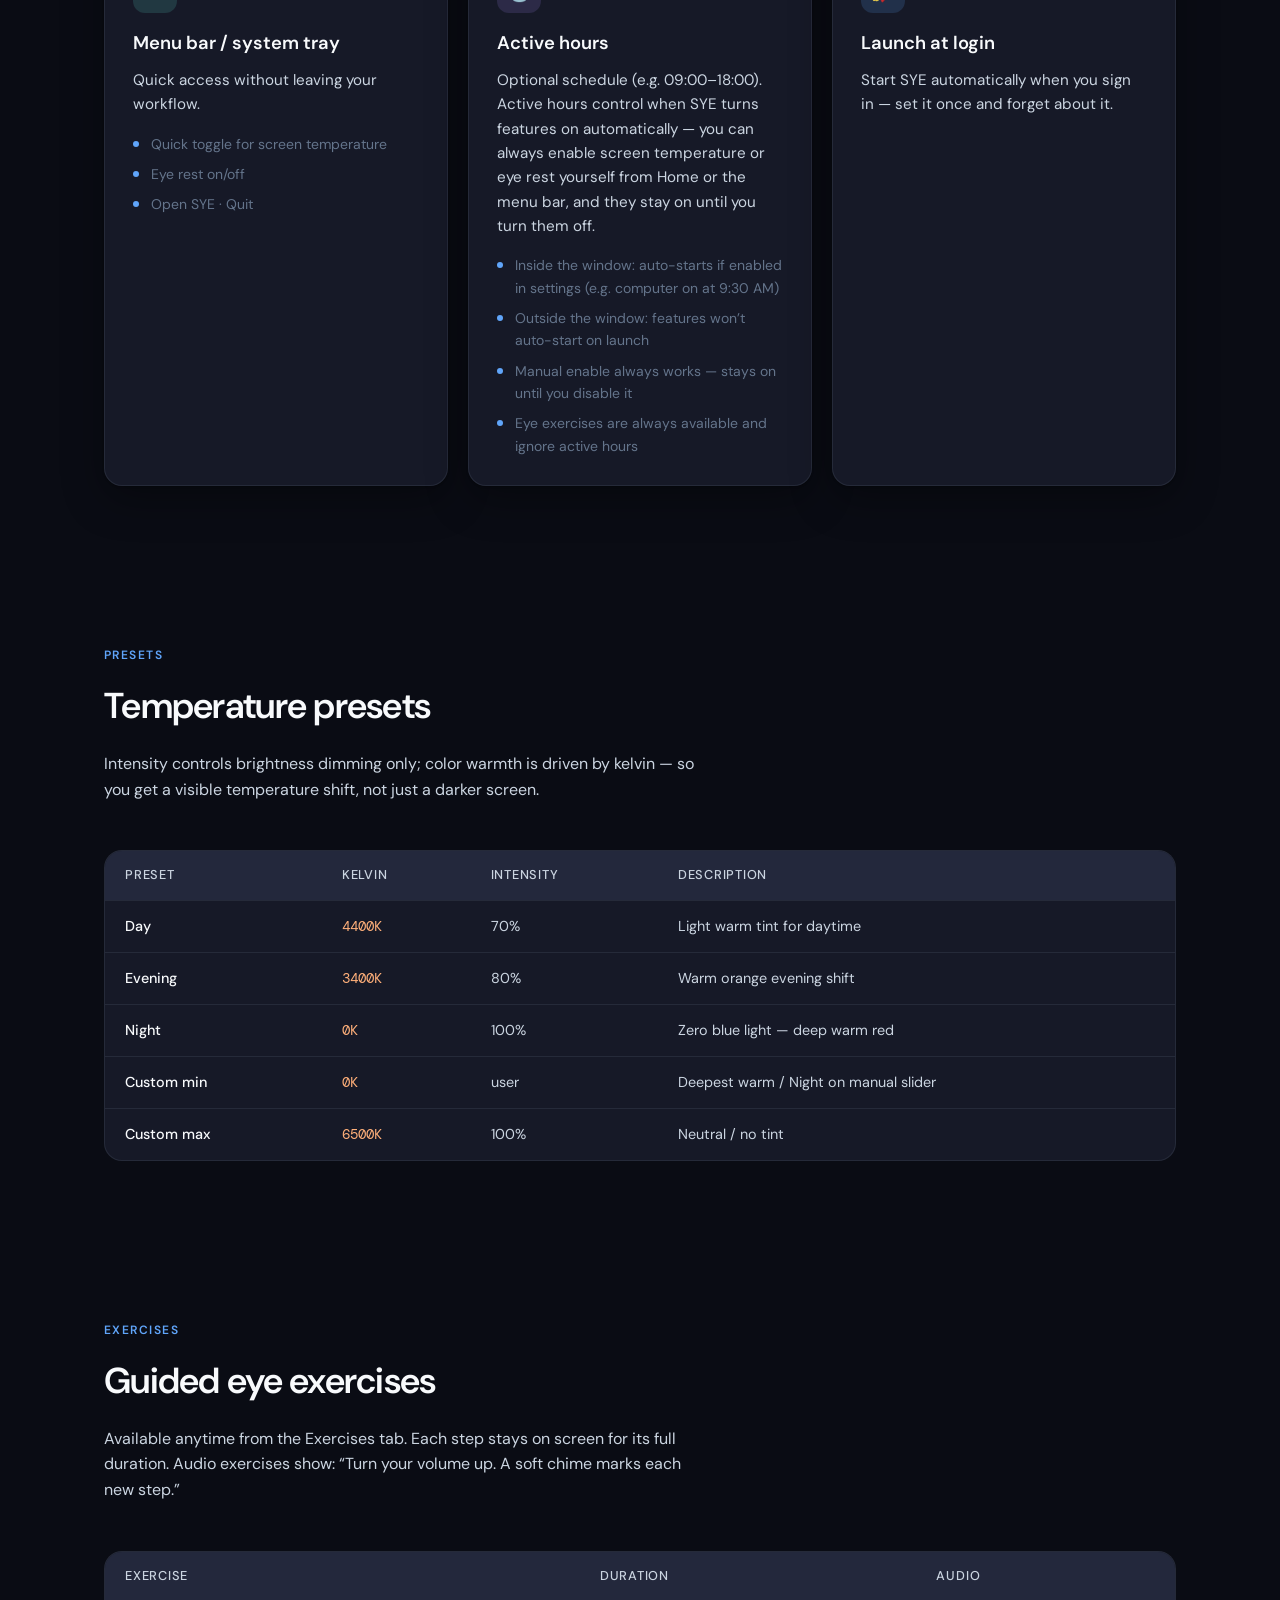
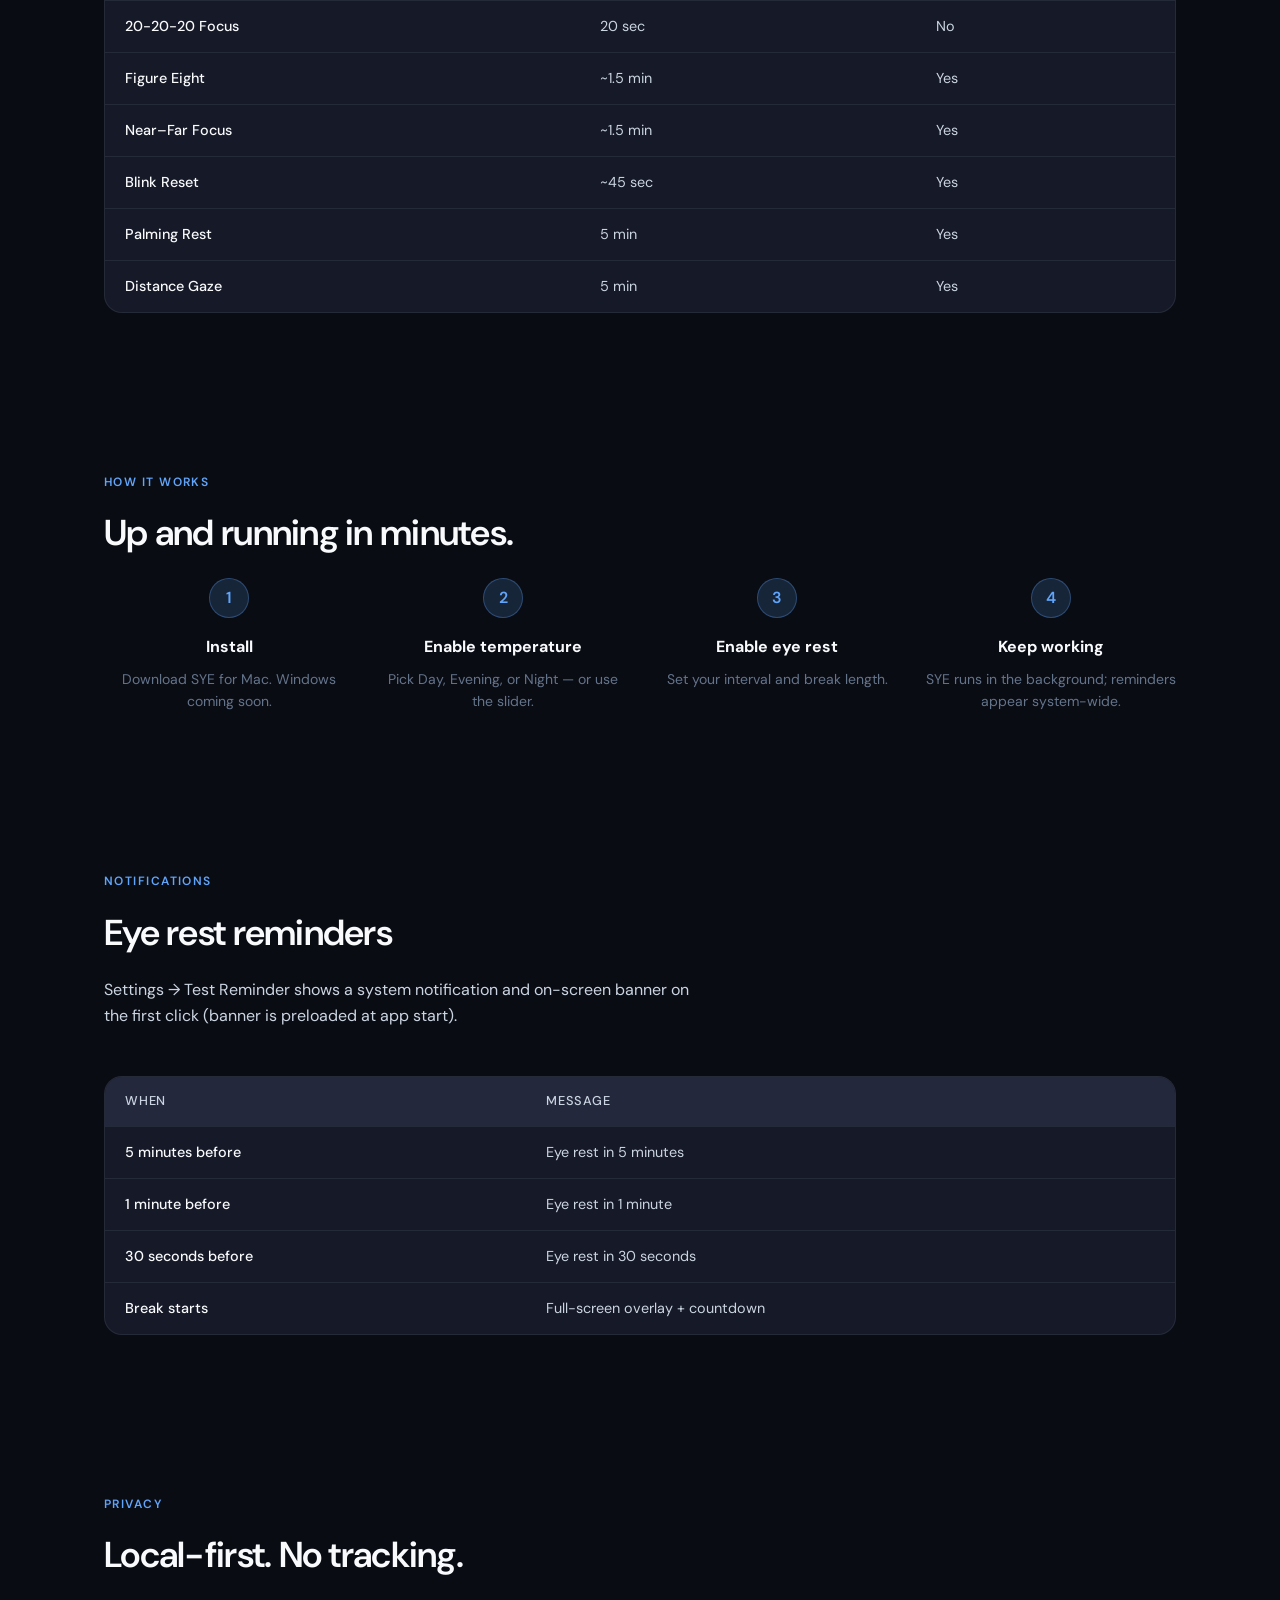
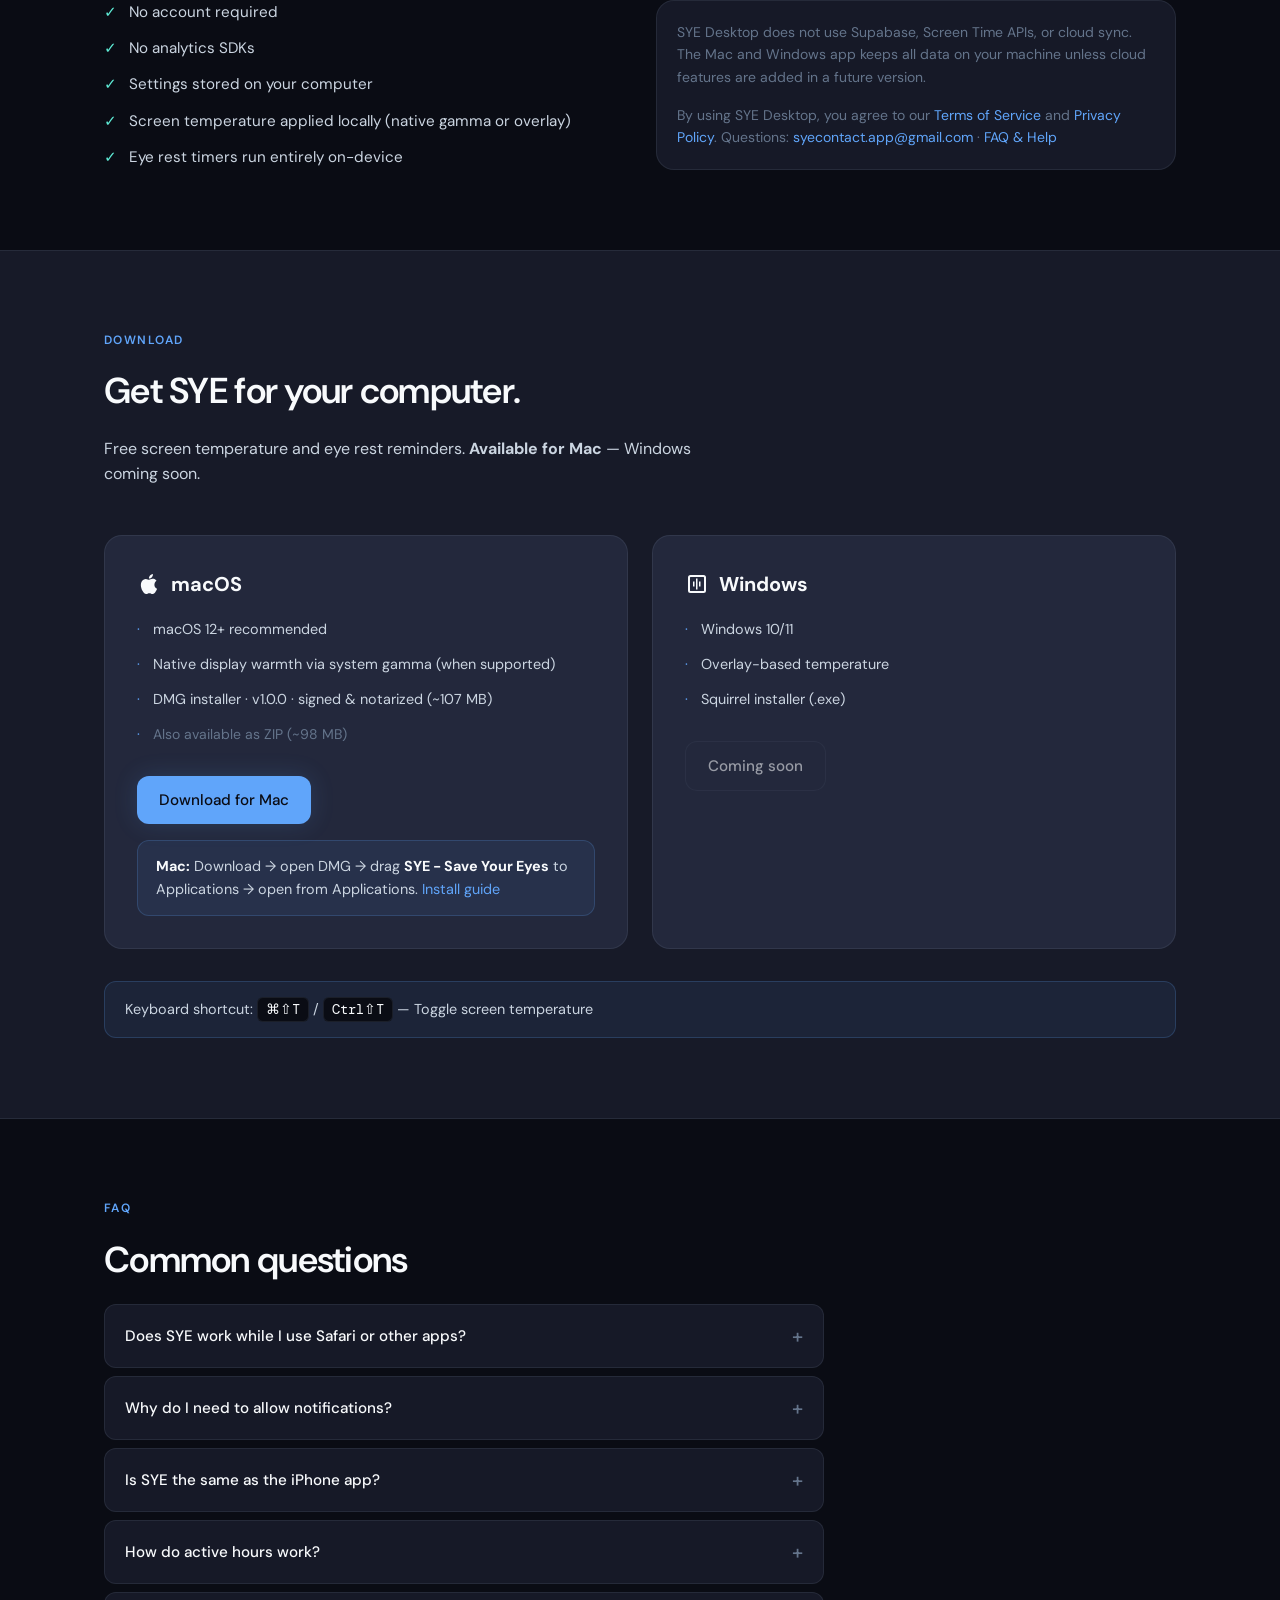
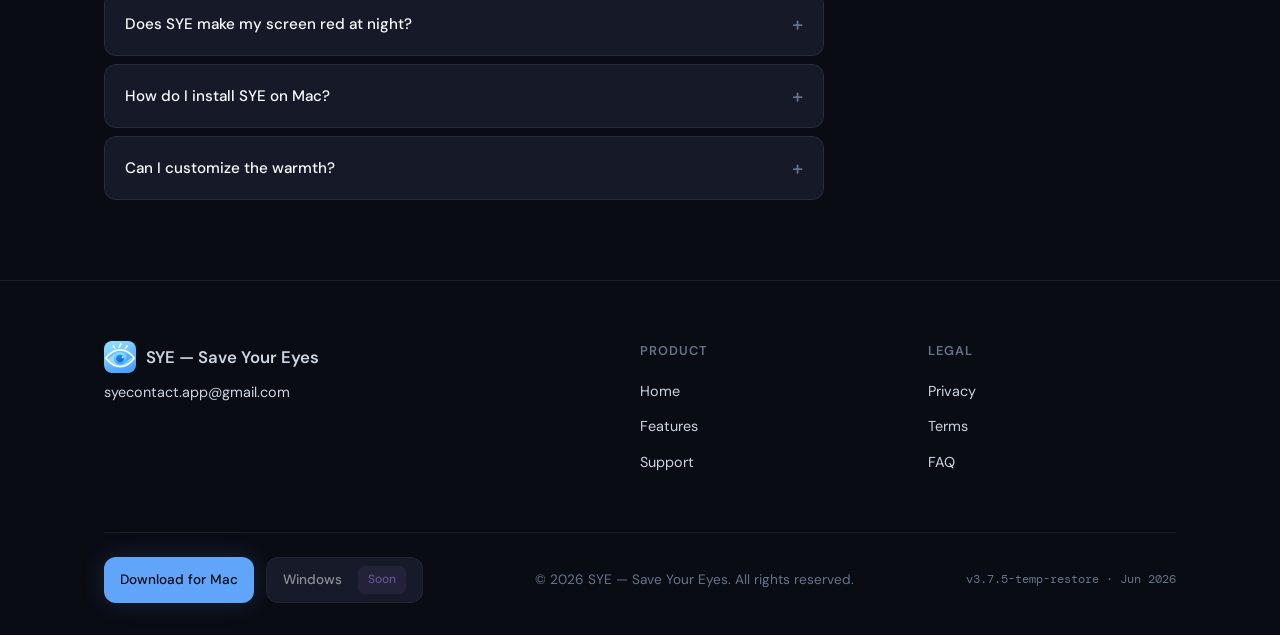
==== commit c8737cb0: "Publish Jun 15 Mac release with direct GitHub DMG links. Replace signed/notarized build and update d" ====
--- a/desktop/index.html
+++ b/desktop/index.html
@@ -36,7 +36,7 @@
         </ul>
       </nav>
       <div class="header-cta">
-        <a href="/downloads/SYE-mac-1.0.0.dmg" class="btn btn-sm btn-primary">Mac</a>
+        <a href="https://github.com/sye-saveyoureyes-app/SYE-Desktop/releases/download/v1.0.0/SYE-mac-1.0.0.dmg" class="btn btn-sm btn-primary">Mac</a>
         <span class="btn btn-sm btn-secondary btn-unavailable">Windows <span class="coming-soon-badge">Soon</span></span>
       </div>
       <button class="menu-toggle" aria-label="Open menu" aria-expanded="false">
@@ -46,7 +46,7 @@
       </button>
     </div>
     <div class="header-cta header-cta-mobile">
-      <a href="/downloads/SYE-mac-1.0.0.dmg" class="btn btn-primary">Download for Mac</a>
+      <a href="https://github.com/sye-saveyoureyes-app/SYE-Desktop/releases/download/v1.0.0/SYE-mac-1.0.0.dmg" class="btn btn-primary">Download for Mac</a>
       <span class="btn btn-secondary btn-unavailable">Windows <span class="coming-soon-badge">Soon</span></span>
     </div>
   </header>
@@ -55,11 +55,11 @@
     <section class="hero">
       <div class="container hero-grid">
         <div class="hero-content">
-          <span class="hero-badge">Desktop · v1.0.0 · Jun 14, 2026</span>
+          <span class="hero-badge">Desktop · v1.0.0 · Jun 15, 2026</span>
           <h1>Protect your eyes while you work.</h1>
           <p class="hero-sub">SYE adjusts your screen warmth and reminds you to rest — so long days at the computer feel easier on your eyes.</p>
           <div class="btn-group">
-            <a href="/downloads/SYE-mac-1.0.0.dmg" class="btn btn-primary">Download for Mac</a>
+            <a href="https://github.com/sye-saveyoureyes-app/SYE-Desktop/releases/download/v1.0.0/SYE-mac-1.0.0.dmg" class="btn btn-primary">Download for Mac</a>
             <span class="btn btn-secondary btn-unavailable">Windows <span class="coming-soon-badge">Coming soon</span></span>
           </div>
           <p class="install-note"><strong>Mac:</strong> Download → open DMG → drag <strong>SYE - Save Your Eyes</strong> to Applications → open from Applications.</p>
@@ -395,7 +395,7 @@
               <li>DMG installer · v1.0.0 · signed &amp; notarized (~107 MB)</li>
               <li><a href="/downloads/SYE-mac-1.0.0.zip" style="color: var(--text-muted); font-size: 0.875rem;">Also available as ZIP (~98 MB)</a></li>
             </ul>
-            <a href="/downloads/SYE-mac-1.0.0.dmg" class="btn btn-primary">Download for Mac</a>
+            <a href="https://github.com/sye-saveyoureyes-app/SYE-Desktop/releases/download/v1.0.0/SYE-mac-1.0.0.dmg" class="btn btn-primary">Download for Mac</a>
             <p class="install-note" style="margin-top: 16px;"><strong>Mac:</strong> Download → open DMG → drag <strong>SYE - Save Your Eyes</strong> to Applications → open from Applications. <a href="mac-install.html">Install guide</a></p>
           </div>
           <div class="download-card" id="download-windows">
@@ -519,7 +519,7 @@
       </div>
       <div class="footer-bottom">
         <div class="btn-group">
-          <a href="/downloads/SYE-mac-1.0.0.dmg" class="btn btn-sm btn-primary">Download for Mac</a>
+          <a href="https://github.com/sye-saveyoureyes-app/SYE-Desktop/releases/download/v1.0.0/SYE-mac-1.0.0.dmg" class="btn btn-sm btn-primary">Download for Mac</a>
           <span class="btn btn-sm btn-secondary btn-unavailable">Windows <span class="coming-soon-badge">Soon</span></span>
         </div>
         <span>© 2026 SYE — Save Your Eyes. All rights reserved.</span>
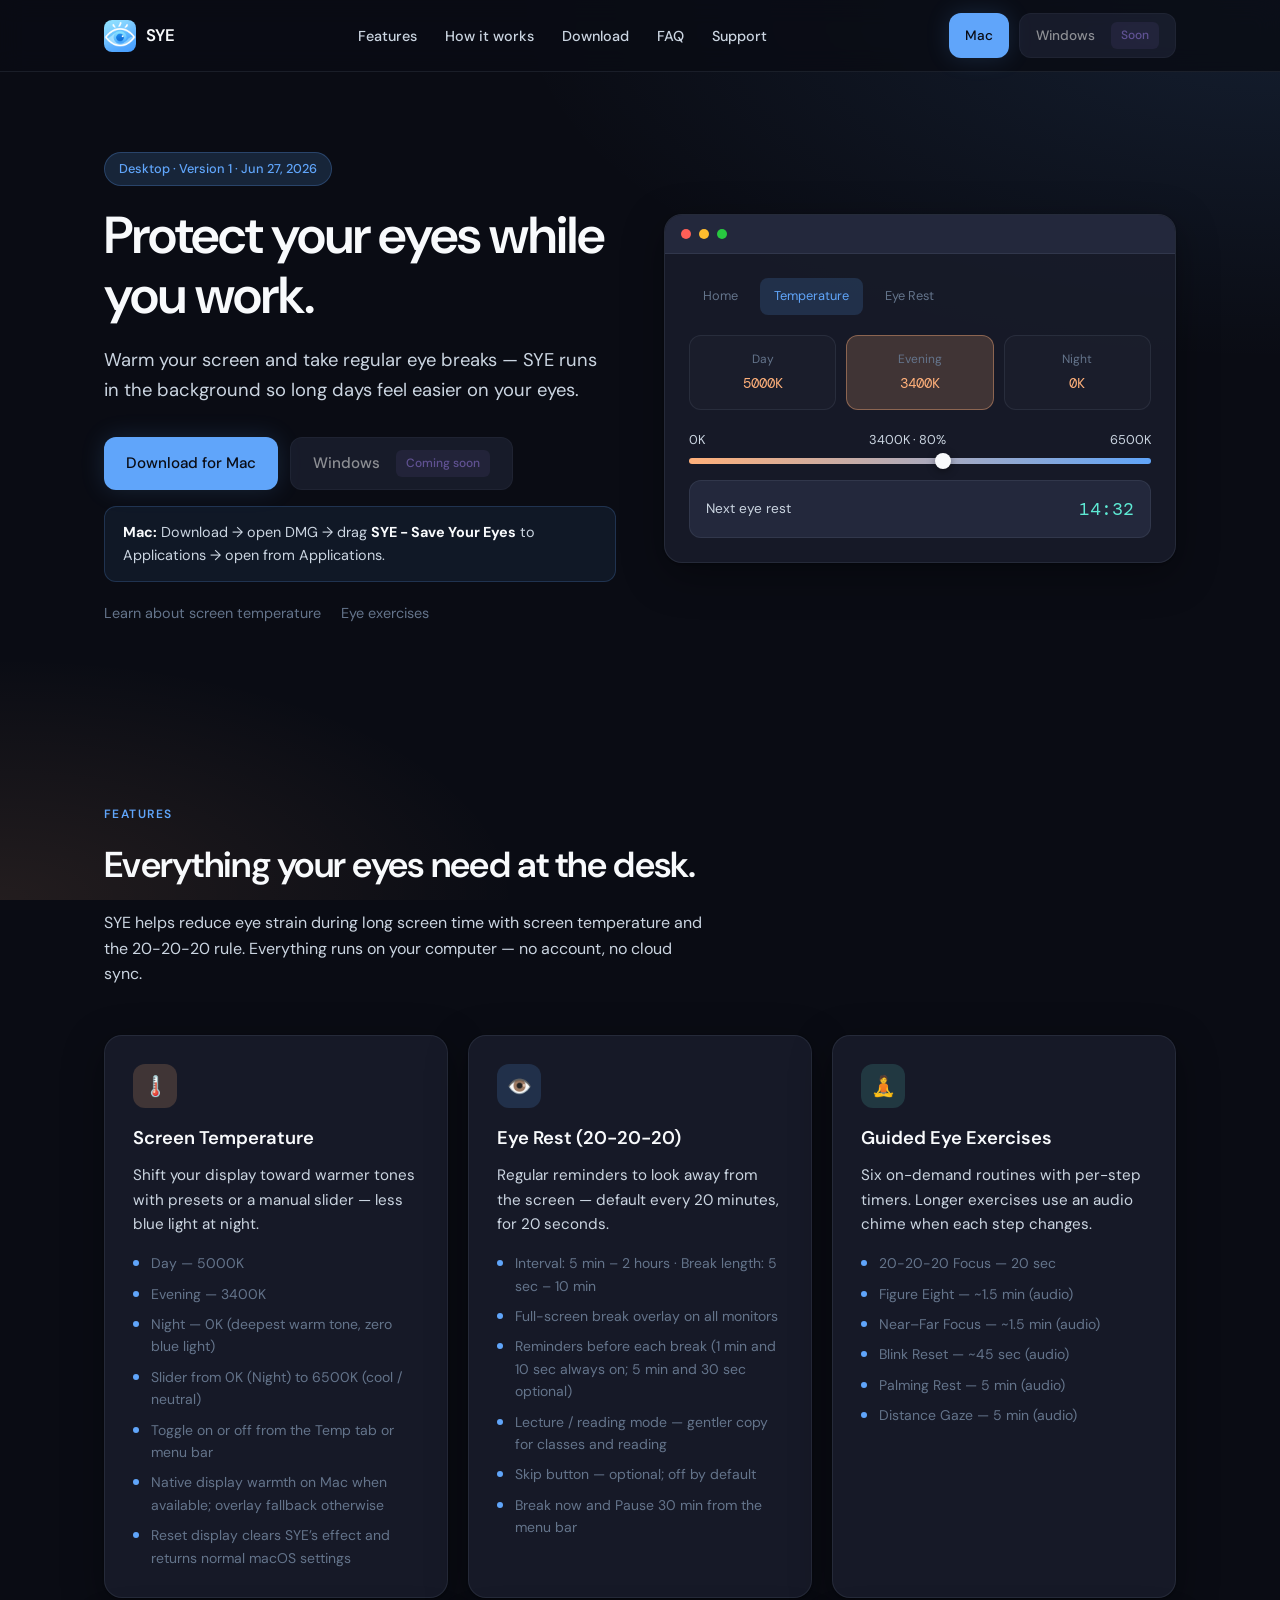
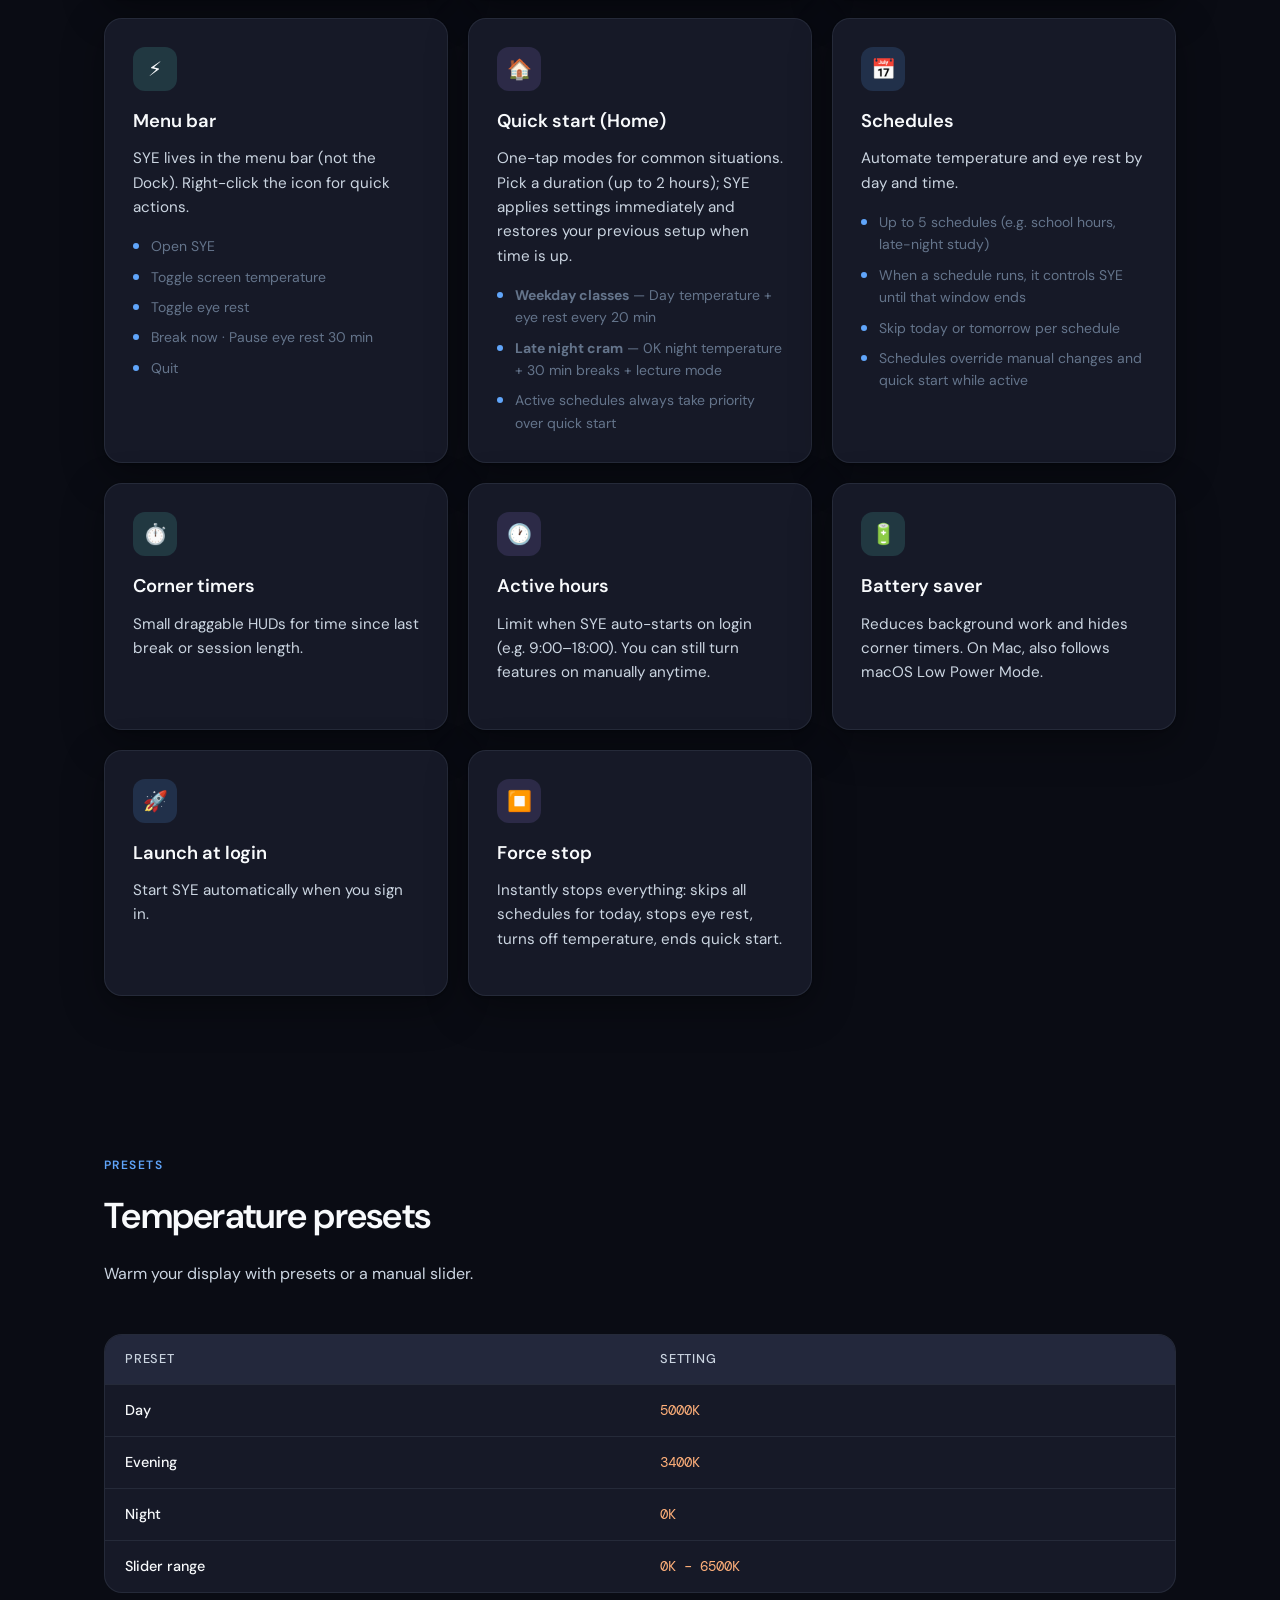
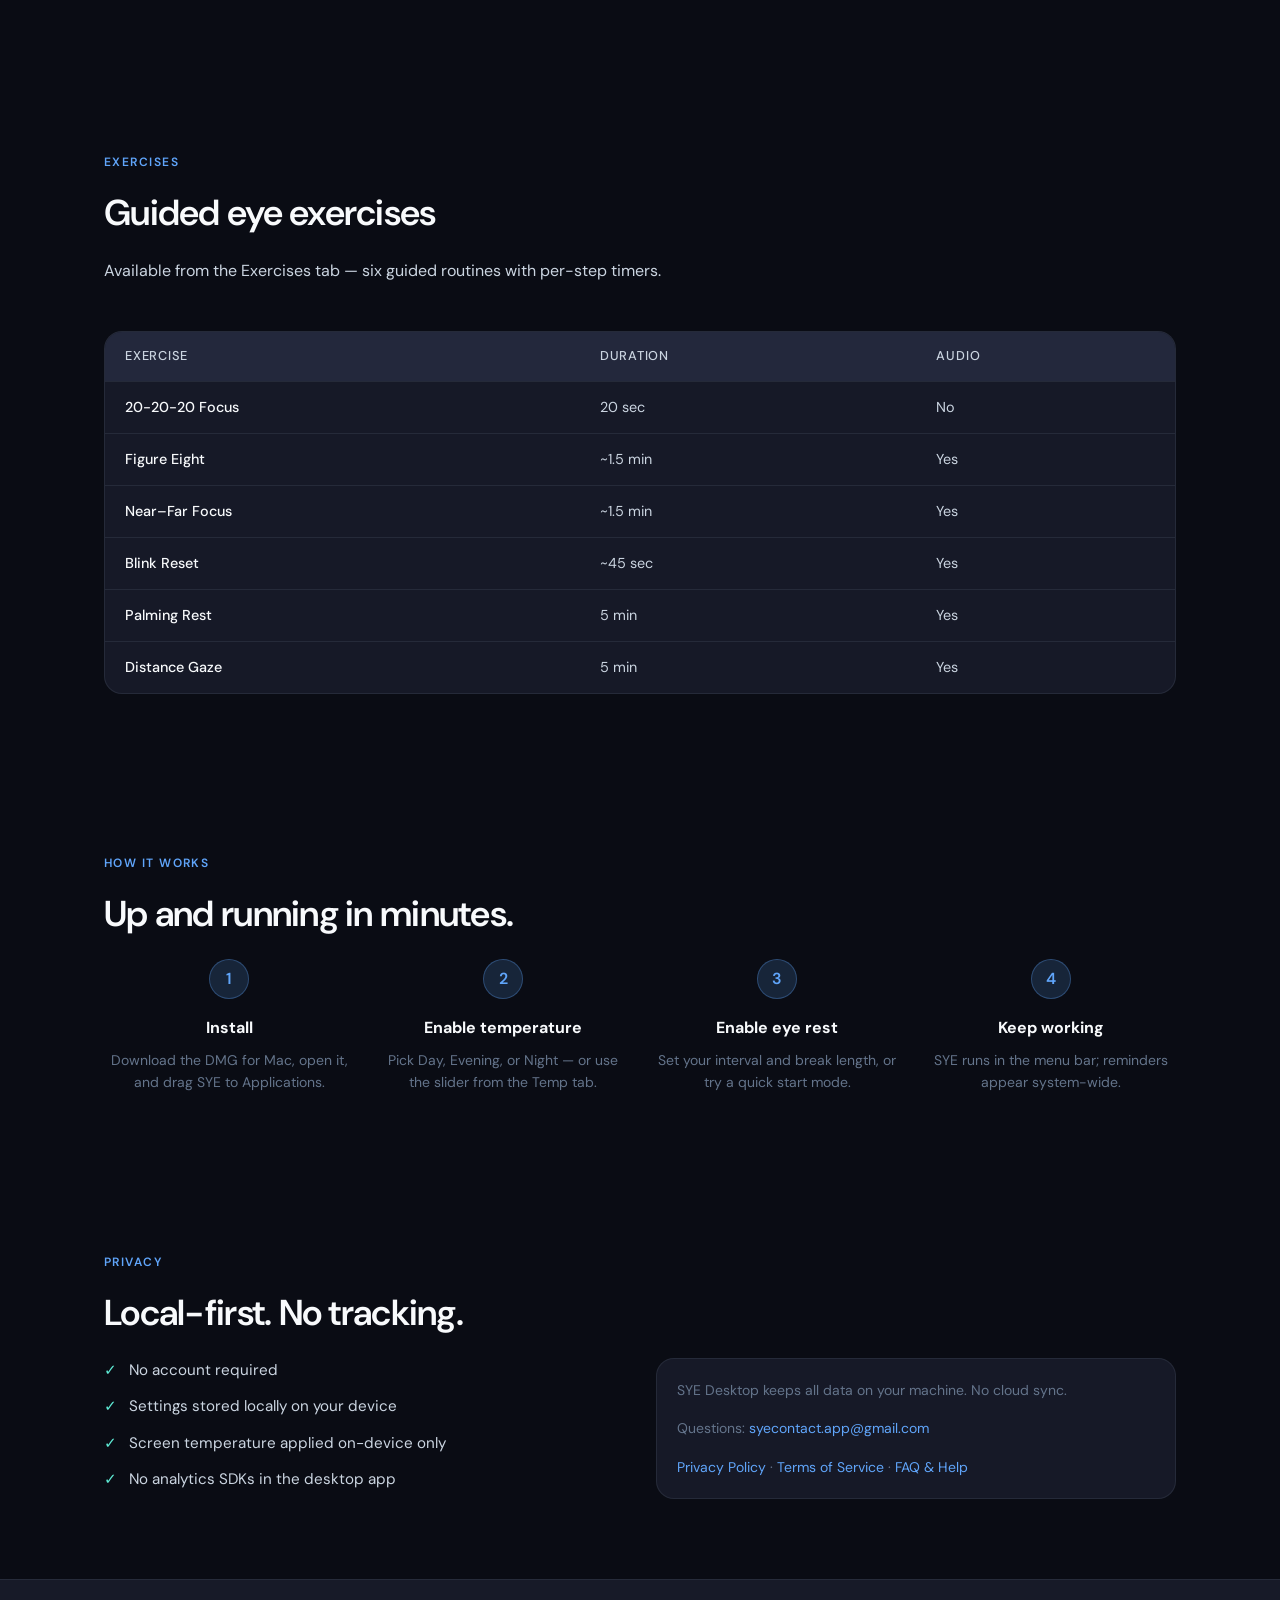
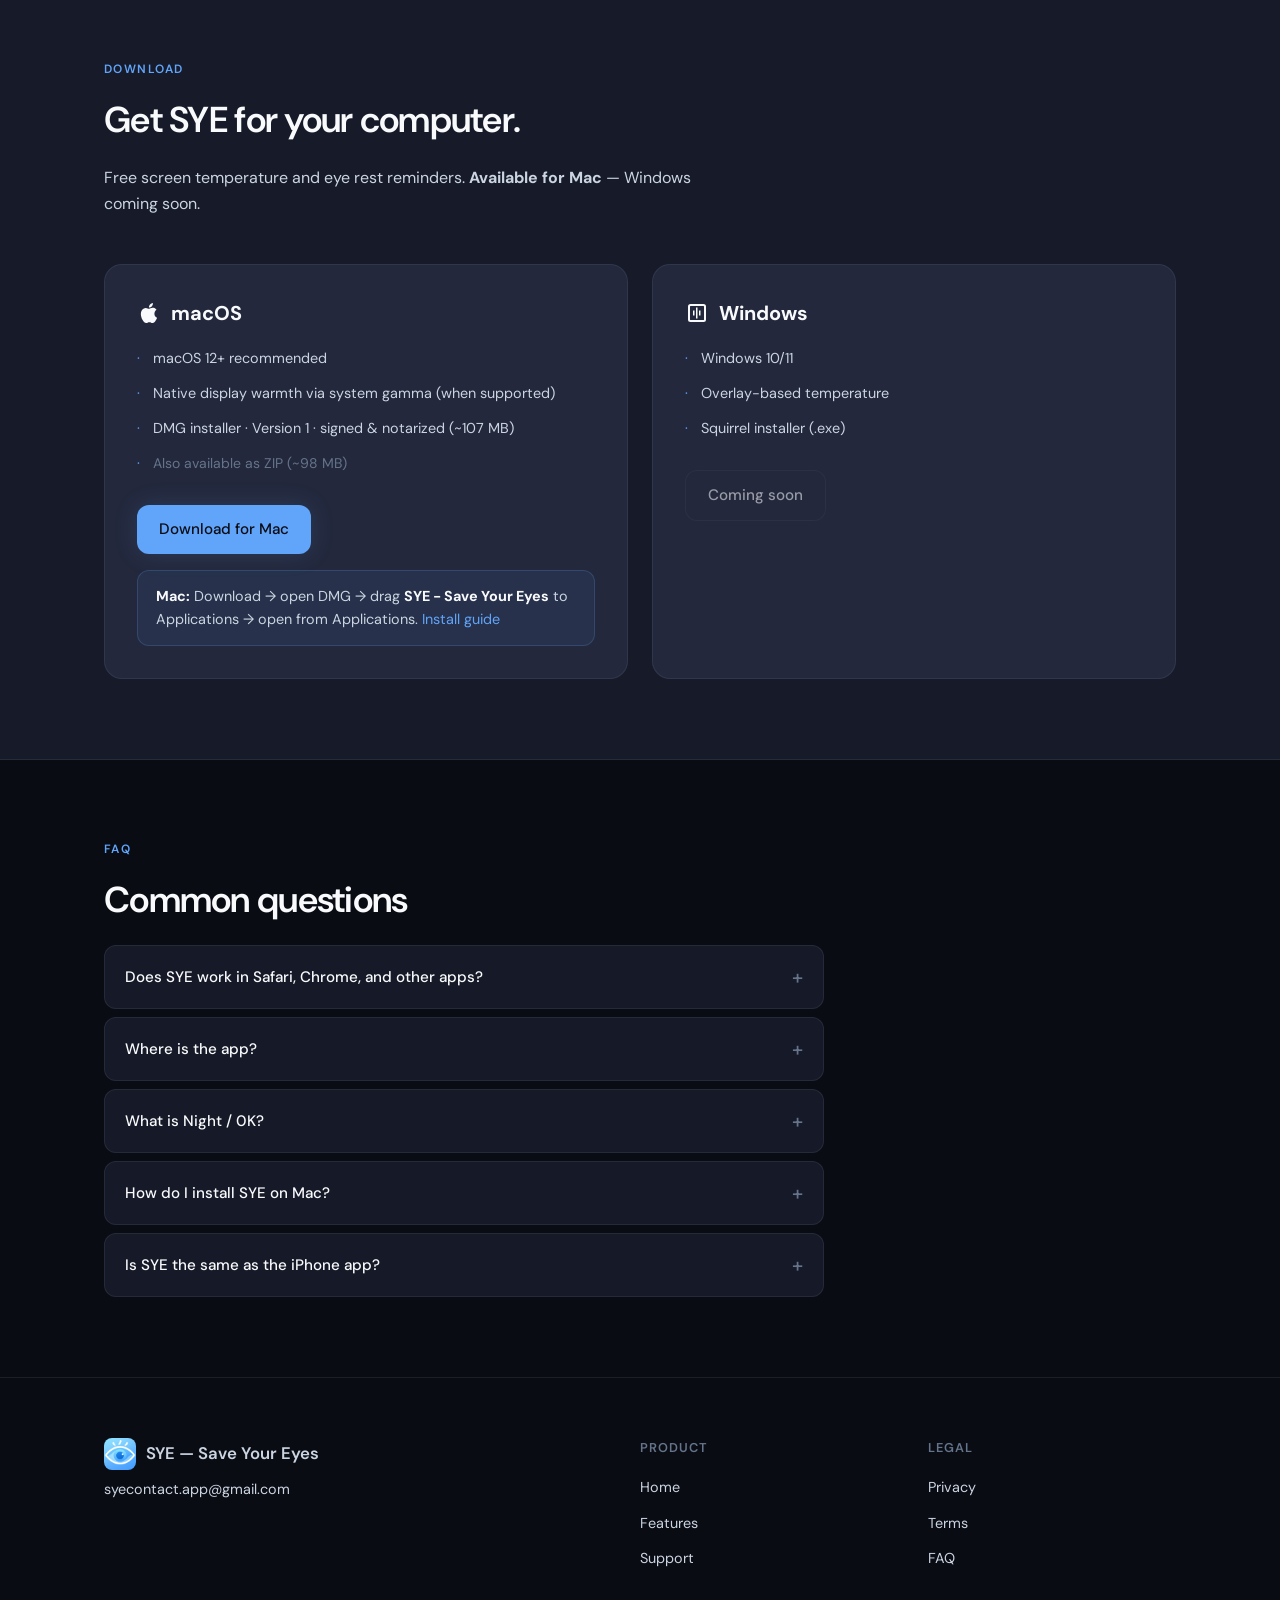
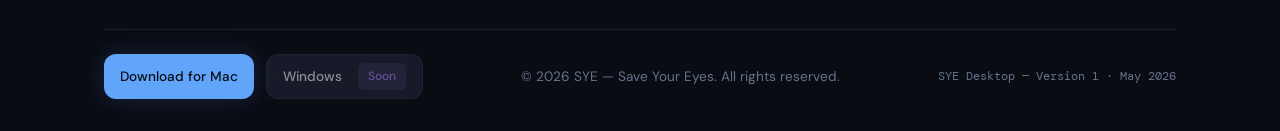
==== commit 1a619b0a: "Publish Version 1 Mac release and update desktop site copy. Replace Jun 27 signed build, refresh fea" ====
--- a/desktop/index.html
+++ b/desktop/index.html
@@ -55,9 +55,9 @@
     <section class="hero">
       <div class="container hero-grid">
         <div class="hero-content">
-          <span class="hero-badge">Desktop · v1.0.0 · Jun 15, 2026</span>
+          <span class="hero-badge">Desktop · Version 1 · Jun 27, 2026</span>
           <h1>Protect your eyes while you work.</h1>
-          <p class="hero-sub">SYE adjusts your screen warmth and reminds you to rest — so long days at the computer feel easier on your eyes.</p>
+          <p class="hero-sub">Warm your screen and take regular eye breaks — SYE runs in the background so long days feel easier on your eyes.</p>
           <div class="btn-group">
             <a href="https://github.com/sye-saveyoureyes-app/SYE-Desktop/releases/download/v1.0.0/SYE-mac-1.0.0.dmg" class="btn btn-primary">Download for Mac</a>
             <span class="btn btn-secondary btn-unavailable">Windows <span class="coming-soon-badge">Coming soon</span></span>
@@ -84,7 +84,7 @@
               <div class="temp-presets">
                 <div class="preset-card">
                   <div class="label">Day</div>
-                  <div class="value">4400K</div>
+                  <div class="value">5000K</div>
                 </div>
                 <div class="preset-card active">
                   <div class="label">Evening</div>
@@ -119,32 +119,33 @@
       <div class="container">
         <p class="section-label">Features</p>
         <h2 class="section-title">Everything your eyes need at the desk.</h2>
-        <p class="section-desc">Screen warmth, 20-20-20 breaks, and guided eye exercises — local-first, no account required, runs quietly in the background.</p>
+        <p class="section-desc">SYE helps reduce eye strain during long screen time with screen temperature and the 20-20-20 rule. Everything runs on your computer — no account, no cloud sync.</p>
         <div class="features-grid">
           <article class="feature-card" id="screen-temperature">
             <div class="feature-icon warm">🌡️</div>
             <h3>Screen Temperature</h3>
-            <p>Reduce blue light with embedded display warmth (native macOS gamma) or a transparent overlay fallback.</p>
-            <ul class="feature-list">
-              <li>Day — 4400K / 70% brightness</li>
-              <li>Evening — 3400K / 80% brightness</li>
-              <li>Night — 0K / 100% (zero blue light, deep warm red)</li>
-              <li>Custom slider from 0K (warmest / Night) to 6500K (cool)</li>
-              <li>Toggle on/off from Home or Temperature tab</li>
-              <li>Works while using any app (Safari, IDE, etc.)</li>
+            <p>Shift your display toward warmer tones with presets or a manual slider — less blue light at night.</p>
+            <ul class="feature-list">
+              <li>Day — 5000K</li>
+              <li>Evening — 3400K</li>
+              <li>Night — 0K (deepest warm tone, zero blue light)</li>
+              <li>Slider from 0K (Night) to 6500K (cool / neutral)</li>
+              <li>Toggle on or off from the Temp tab or menu bar</li>
+              <li>Native display warmth on Mac when available; overlay fallback otherwise</li>
+              <li>Reset display clears SYE’s effect and returns normal macOS settings</li>
             </ul>
           </article>
           <article class="feature-card" id="eye-rest">
             <div class="feature-icon blue">👁️</div>
-            <h3>20-20-20 Eye Rest</h3>
-            <p>Every 20 minutes (configurable), SYE prompts you to look away for 20 seconds.</p>
-            <ul class="feature-list">
+            <h3>Eye Rest (20-20-20)</h3>
+            <p>Regular reminders to look away from the screen — default every 20 minutes, for 20 seconds.</p>
+            <ul class="feature-list">
+              <li>Interval: 5 min – 2 hours · Break length: 5 sec – 10 min</li>
               <li>Full-screen break overlay on all monitors</li>
-              <li>Countdown timer with Skip option</li>
-              <li>System notifications — macOS / Windows notification center</li>
-              <li>On-screen banner — 5 min, 1 min, 30 sec before break</li>
-              <li>Configurable interval (5 min – 2 hours) and break duration (5 sec – 10 min)</li>
-              <li>Active hours — auto-starts inside your schedule; manual enable works anytime</li>
+              <li>Reminders before each break (1 min and 10 sec always on; 5 min and 30 sec optional)</li>
+              <li>Lecture / reading mode — gentler copy for classes and reading</li>
+              <li>Skip button — optional; off by default</li>
+              <li>Break now and Pause 30 min from the menu bar</li>
             </ul>
           </article>
           <article class="feature-card" id="eye-exercises">
@@ -162,29 +163,61 @@
           </article>
           <article class="feature-card">
             <div class="feature-icon teal">⚡</div>
-            <h3>Menu bar / system tray</h3>
-            <p>Quick access without leaving your workflow.</p>
-            <ul class="feature-list">
-              <li>Quick toggle for screen temperature</li>
-              <li>Eye rest on/off</li>
-              <li>Open SYE · Quit</li>
-            </ul>
+            <h3>Menu bar</h3>
+            <p>SYE lives in the menu bar (not the Dock). Right-click the icon for quick actions.</p>
+            <ul class="feature-list">
+              <li>Open SYE</li>
+              <li>Toggle screen temperature</li>
+              <li>Toggle eye rest</li>
+              <li>Break now · Pause eye rest 30 min</li>
+              <li>Quit</li>
+            </ul>
+          </article>
+          <article class="feature-card" id="quick-start">
+            <div class="feature-icon violet">🏠</div>
+            <h3>Quick start (Home)</h3>
+            <p>One-tap modes for common situations. Pick a duration (up to 2 hours); SYE applies settings immediately and restores your previous setup when time is up.</p>
+            <ul class="feature-list">
+              <li><strong>Weekday classes</strong> — Day temperature + eye rest every 20 min</li>
+              <li><strong>Late night cram</strong> — 0K night temperature + 30 min breaks + lecture mode</li>
+              <li>Active schedules always take priority over quick start</li>
+            </ul>
+          </article>
+          <article class="feature-card" id="schedules">
+            <div class="feature-icon blue">📅</div>
+            <h3>Schedules</h3>
+            <p>Automate temperature and eye rest by day and time.</p>
+            <ul class="feature-list">
+              <li>Up to 5 schedules (e.g. school hours, late-night study)</li>
+              <li>When a schedule runs, it controls SYE until that window ends</li>
+              <li>Skip today or tomorrow per schedule</li>
+              <li>Schedules override manual changes and quick start while active</li>
+            </ul>
+          </article>
+          <article class="feature-card">
+            <div class="feature-icon teal">⏱️</div>
+            <h3>Corner timers</h3>
+            <p>Small draggable HUDs for time since last break or session length.</p>
           </article>
           <article class="feature-card" id="active-hours">
             <div class="feature-icon violet">🕐</div>
             <h3>Active hours</h3>
-            <p>Optional schedule (e.g. 09:00–18:00). Active hours control when SYE turns features on automatically — you can always enable screen temperature or eye rest yourself from Home or the menu bar, and they stay on until you turn them off.</p>
-            <ul class="feature-list">
-              <li>Inside the window: auto-starts if enabled in settings (e.g. computer on at 9:30 AM)</li>
-              <li>Outside the window: features won’t auto-start on launch</li>
-              <li>Manual enable always works — stays on until you disable it</li>
-              <li>Eye exercises are always available and ignore active hours</li>
-            </ul>
+            <p>Limit when SYE auto-starts on login (e.g. 9:00–18:00). You can still turn features on manually anytime.</p>
+          </article>
+          <article class="feature-card">
+            <div class="feature-icon teal">🔋</div>
+            <h3>Battery saver</h3>
+            <p>Reduces background work and hides corner timers. On Mac, also follows macOS Low Power Mode.</p>
           </article>
           <article class="feature-card">
             <div class="feature-icon blue">🚀</div>
             <h3>Launch at login</h3>
-            <p>Start SYE automatically when you sign in — set it once and forget about it.</p>
+            <p>Start SYE automatically when you sign in.</p>
+          </article>
+          <article class="feature-card">
+            <div class="feature-icon violet">⏹️</div>
+            <h3>Force stop</h3>
+            <p>Instantly stops everything: skips all schedules for today, stops eye rest, turns off temperature, ends quick start.</p>
           </article>
         </div>
       </div>
@@ -194,47 +227,31 @@
       <div class="container">
         <p class="section-label">Presets</p>
         <h2 class="section-title">Temperature presets</h2>
-        <p class="section-desc">Intensity controls brightness dimming only; color warmth is driven by kelvin — so you get a visible temperature shift, not just a darker screen.</p>
+        <p class="section-desc">Warm your display with presets or a manual slider.</p>
         <div class="preset-table-wrap">
           <table class="preset-table">
             <thead>
               <tr>
                 <th>Preset</th>
-                <th>Kelvin</th>
-                <th>Intensity</th>
-                <th>Description</th>
+                <th>Setting</th>
               </tr>
             </thead>
             <tbody>
               <tr>
                 <td>Day</td>
-                <td class="kelvin">4400K</td>
-                <td>70%</td>
-                <td>Light warm tint for daytime</td>
+                <td class="kelvin">5000K</td>
               </tr>
               <tr>
                 <td>Evening</td>
                 <td class="kelvin">3400K</td>
-                <td>80%</td>
-                <td>Warm orange evening shift</td>
               </tr>
               <tr>
                 <td>Night</td>
                 <td class="kelvin">0K</td>
-                <td>100%</td>
-                <td>Zero blue light — deep warm red</td>
-              </tr>
-              <tr>
-                <td>Custom min</td>
-                <td class="kelvin">0K</td>
-                <td>user</td>
-                <td>Deepest warm / Night on manual slider</td>
-              </tr>
-              <tr>
-                <td>Custom max</td>
-                <td class="kelvin">6500K</td>
-                <td>100%</td>
-                <td>Neutral / no tint</td>
+              </tr>
+              <tr>
+                <td>Slider range</td>
+                <td class="kelvin">0K – 6500K</td>
               </tr>
             </tbody>
           </table>
@@ -246,7 +263,7 @@
       <div class="container">
         <p class="section-label">Exercises</p>
         <h2 class="section-title">Guided eye exercises</h2>
-        <p class="section-desc">Available anytime from the Exercises tab. Each step stays on screen for its full duration. Audio exercises show: “Turn your volume up. A soft chime marks each new step.”</p>
+        <p class="section-desc">Available from the Exercises tab — six guided routines with per-step timers.</p>
         <div class="preset-table-wrap">
           <table class="preset-table">
             <thead>
@@ -301,59 +318,23 @@
           <div class="step">
             <div class="step-num">1</div>
             <h3>Install</h3>
-            <p>Download SYE for Mac. Windows coming soon.</p>
+            <p>Download the DMG for Mac, open it, and drag SYE to Applications.</p>
           </div>
           <div class="step">
             <div class="step-num">2</div>
             <h3>Enable temperature</h3>
-            <p>Pick Day, Evening, or Night — or use the slider.</p>
+            <p>Pick Day, Evening, or Night — or use the slider from the Temp tab.</p>
           </div>
           <div class="step">
             <div class="step-num">3</div>
             <h3>Enable eye rest</h3>
-            <p>Set your interval and break length.</p>
+            <p>Set your interval and break length, or try a quick start mode.</p>
           </div>
           <div class="step">
             <div class="step-num">4</div>
             <h3>Keep working</h3>
-            <p>SYE runs in the background; reminders appear system-wide.</p>
-          </div>
-        </div>
-      </div>
-    </section>
-
-    <section>
-      <div class="container">
-        <p class="section-label">Notifications</p>
-        <h2 class="section-title">Eye rest reminders</h2>
-        <p class="section-desc">Settings → Test Reminder shows a system notification and on-screen banner on the first click (banner is preloaded at app start).</p>
-        <div class="preset-table-wrap">
-          <table class="preset-table">
-            <thead>
-              <tr>
-                <th>When</th>
-                <th>Message</th>
-              </tr>
-            </thead>
-            <tbody>
-              <tr>
-                <td>5 minutes before</td>
-                <td>Eye rest in 5 minutes</td>
-              </tr>
-              <tr>
-                <td>1 minute before</td>
-                <td>Eye rest in 1 minute</td>
-              </tr>
-              <tr>
-                <td>30 seconds before</td>
-                <td>Eye rest in 30 seconds</td>
-              </tr>
-              <tr>
-                <td>Break starts</td>
-                <td>Full-screen overlay + countdown</td>
-              </tr>
-            </tbody>
-          </table>
+            <p>SYE runs in the menu bar; reminders appear system-wide.</p>
+          </div>
         </div>
       </div>
     </section>
@@ -365,14 +346,18 @@
         <div class="privacy-grid">
           <ul class="privacy-list">
             <li>No account required</li>
-            <li>No analytics SDKs</li>
-            <li>Settings stored on your computer</li>
-            <li>Screen temperature applied locally (native gamma or overlay)</li>
-            <li>Eye rest timers run entirely on-device</li>
+            <li>Settings stored locally on your device</li>
+            <li>Screen temperature applied on-device only</li>
+            <li>No analytics SDKs in the desktop app</li>
           </ul>
           <div class="privacy-note">
-            <p>SYE Desktop does not use Supabase, Screen Time APIs, or cloud sync. The Mac and Windows app keeps all data on your machine unless cloud features are added in a future version.</p>
-            <p style="margin-top: 1rem;">By using SYE Desktop, you agree to our <a href="terms.html">Terms of Service</a> and <a href="privacy.html">Privacy Policy</a>. Questions: <a href="mailto:syecontact.app@gmail.com">syecontact.app@gmail.com</a> · <a href="#faq">FAQ &amp; Help</a></p>
+            <p>SYE Desktop keeps all data on your machine. No cloud sync.</p>
+            <p style="margin-top: 1rem;">Questions: <a href="mailto:syecontact.app@gmail.com">syecontact.app@gmail.com</a></p>
+            <p style="margin-top: 1rem;">
+              <a href="https://www.getsye.com/privacypolicy.html">Privacy Policy</a> ·
+              <a href="https://www.getsye.com/termsofservice.html">Terms of Service</a> ·
+              <a href="https://www.getsye.com/contact.html">FAQ &amp; Help</a>
+            </p>
           </div>
         </div>
       </div>
@@ -392,7 +377,7 @@
             <ul>
               <li>macOS 12+ recommended</li>
               <li>Native display warmth via system gamma (when supported)</li>
-              <li>DMG installer · v1.0.0 · signed &amp; notarized (~107 MB)</li>
+              <li>DMG installer · Version 1 · signed &amp; notarized (~107 MB)</li>
               <li><a href="/downloads/SYE-mac-1.0.0.zip" style="color: var(--text-muted); font-size: 0.875rem;">Also available as ZIP (~98 MB)</a></li>
             </ul>
             <a href="https://github.com/sye-saveyoureyes-app/SYE-Desktop/releases/download/v1.0.0/SYE-mac-1.0.0.dmg" class="btn btn-primary">Download for Mac</a>
@@ -411,9 +396,6 @@
             <span class="btn btn-secondary btn-unavailable">Coming soon</span>
           </div>
         </div>
-        <div class="shortcut-hint">
-          Keyboard shortcut: <kbd>⌘⇧T</kbd> / <kbd>Ctrl⇧T</kbd> — Toggle screen temperature
-        </div>
       </div>
     </section>
 
@@ -424,20 +406,38 @@
         <div class="faq-list">
           <div class="faq-item">
             <button class="faq-question" aria-expanded="false">
-              Does SYE work while I use Safari or other apps?
+              Does SYE work in Safari, Chrome, and other apps?
               <span class="faq-icon">+</span>
             </button>
             <div class="faq-answer">
-              Yes. Screen temperature applies to the whole display. Eye rest reminders use system notifications and a floating banner at the top of your screen.
+              Yes. Temperature applies to the whole display. Break reminders appear system-wide.
             </div>
           </div>
           <div class="faq-item">
             <button class="faq-question" aria-expanded="false">
-              Why do I need to allow notifications?
+              Where is the app?
               <span class="faq-icon">+</span>
             </button>
             <div class="faq-answer">
-              macOS and Windows require permission to show reminders in Notification Center while SYE is in the background. The on-screen banner works even if notifications are disabled.
+              In the menu bar at the top of your screen. Right-click the SYE icon for quick actions.
+            </div>
+          </div>
+          <div class="faq-item">
+            <button class="faq-question" aria-expanded="false">
+              What is Night / 0K?
+              <span class="faq-icon">+</span>
+            </button>
+            <div class="faq-answer">
+              The warmest preset — removes blue light for late-night use. Evening (3400K) is a milder shift.
+            </div>
+          </div>
+          <div class="faq-item">
+            <button class="faq-question" aria-expanded="false">
+              How do I install SYE on Mac?
+              <span class="faq-icon">+</span>
+            </button>
+            <div class="faq-answer">
+              Download SYE-mac-1.0.0.dmg, open it, drag <strong>SYE - Save Your Eyes</strong> to Applications, then open from Applications. Signed and notarized. Alternate: <a href="/downloads/SYE-mac-1.0.0.zip">ZIP download</a>. See the <a href="mac-install.html">Mac install guide</a>.
             </div>
           </div>
           <div class="faq-item">
@@ -447,42 +447,6 @@
             </button>
             <div class="faq-answer">
               Same brand and mission. Desktop focuses on screen warmth and 20-20-20 breaks; the iOS app adds Screen Time and app blocking.
-            </div>
-          </div>
-          <div class="faq-item">
-            <button class="faq-question" aria-expanded="false">
-              How do active hours work?
-              <span class="faq-icon">+</span>
-            </button>
-            <div class="faq-answer">
-              Active hours control when SYE turns features on automatically. Inside your schedule, eye rest and screen temperature auto-start if enabled in settings. Outside the window, they won’t auto-start on launch — but you can always turn them on manually from Home or the menu bar, and they stay on until you disable them.
-            </div>
-          </div>
-          <div class="faq-item">
-            <button class="faq-question" aria-expanded="false">
-              Does SYE make my screen red at night?
-              <span class="faq-icon">+</span>
-            </button>
-            <div class="faq-answer">
-              Night preset uses 0K — zero blue/green for a deep warm red. Evening (3400K) is a milder orange shift.
-            </div>
-          </div>
-          <div class="faq-item">
-            <button class="faq-question" aria-expanded="false">
-              How do I install SYE on Mac?
-              <span class="faq-icon">+</span>
-            </button>
-            <div class="faq-answer">
-              Download SYE-mac-1.0.0.dmg, open it, drag <strong>SYE - Save Your Eyes</strong> to Applications, then open from Applications. Signed and notarized. Alternate: <a href="/downloads/SYE-mac-1.0.0.zip">ZIP download</a>. See the <a href="mac-install.html">Mac install guide</a>.
-            </div>
-          </div>
-          <div class="faq-item">
-            <button class="faq-question" aria-expanded="false">
-              Can I customize the warmth?
-              <span class="faq-icon">+</span>
-            </button>
-            <div class="faq-answer">
-              Yes — use the slider from 0K to 6500K on the Temperature tab.
             </div>
           </div>
         </div>
@@ -523,7 +487,7 @@
           <span class="btn btn-sm btn-secondary btn-unavailable">Windows <span class="coming-soon-badge">Soon</span></span>
         </div>
         <span>© 2026 SYE — Save Your Eyes. All rights reserved.</span>
-        <span class="version-stamp">v3.7.5-temp-restore · Jun 2026</span>
+        <span class="version-stamp">SYE Desktop — Version 1 · May 2026</span>
       </div>
     </div>
   </footer>
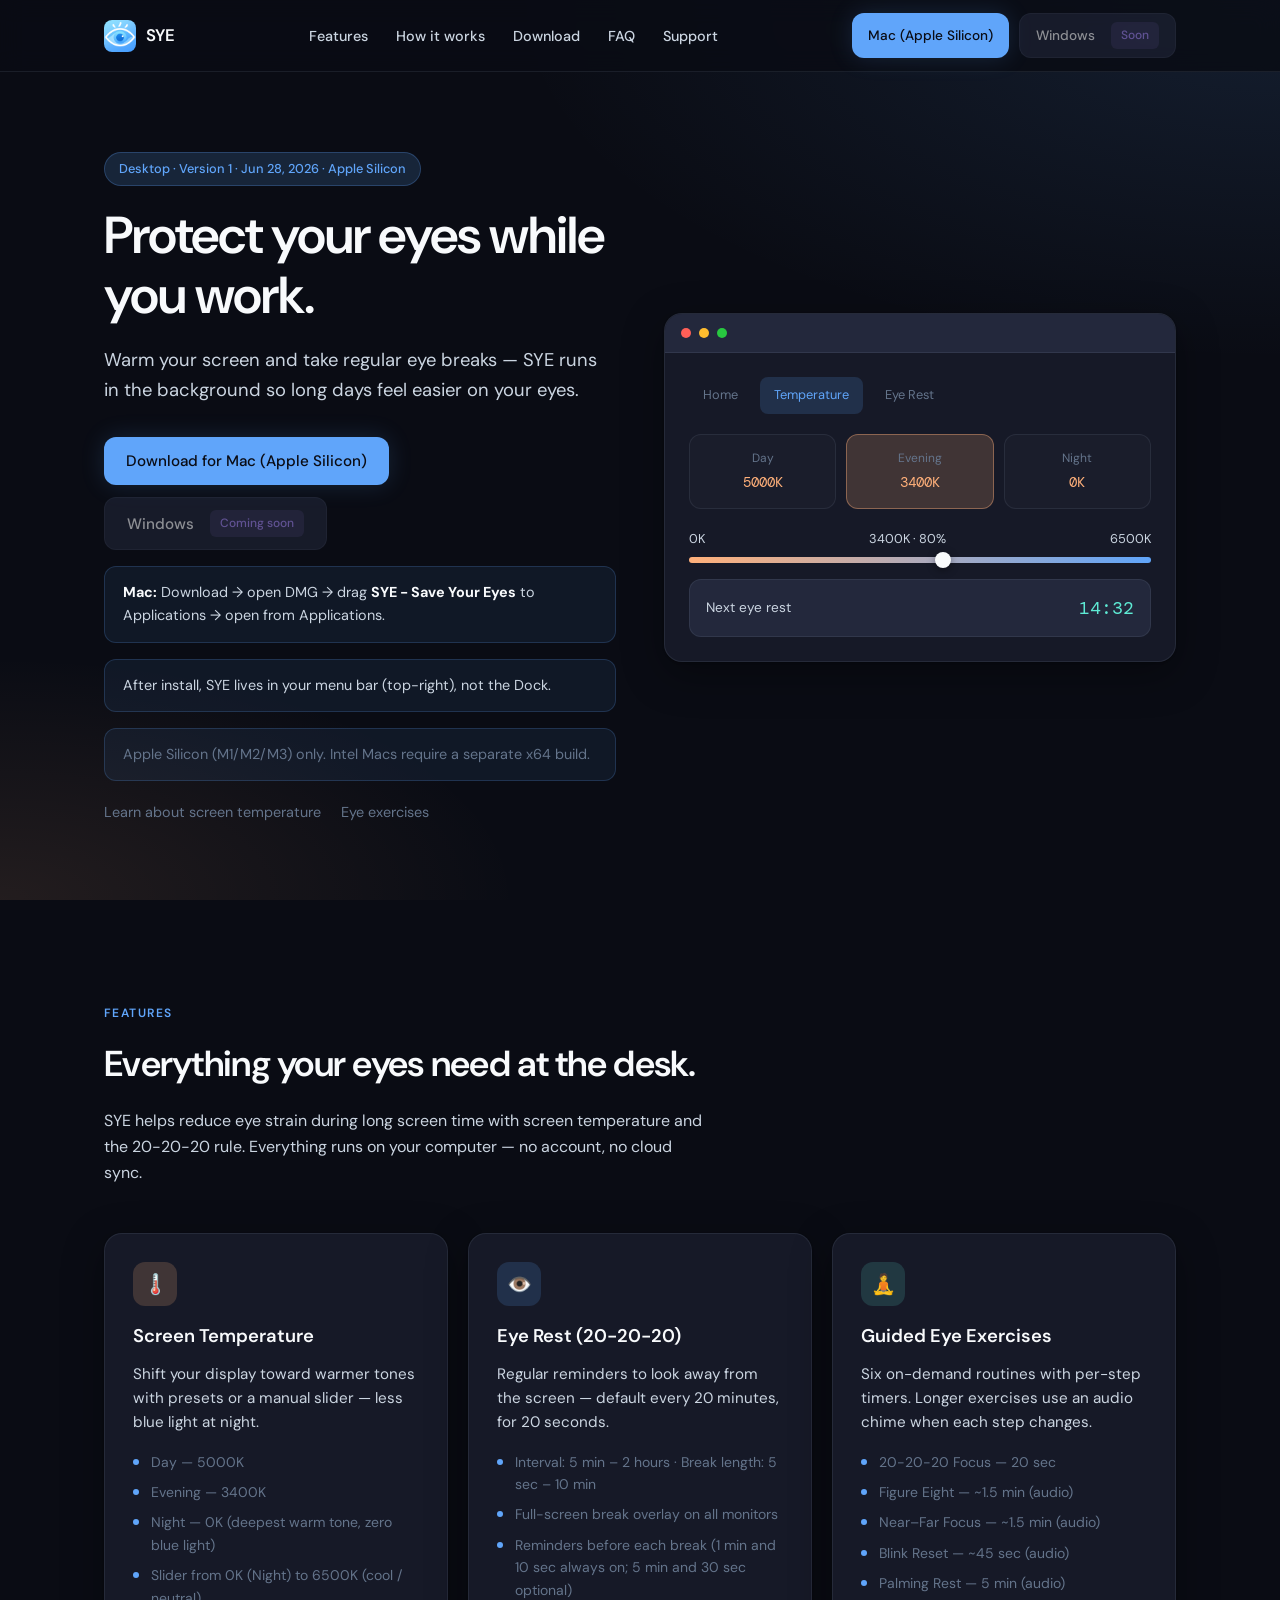
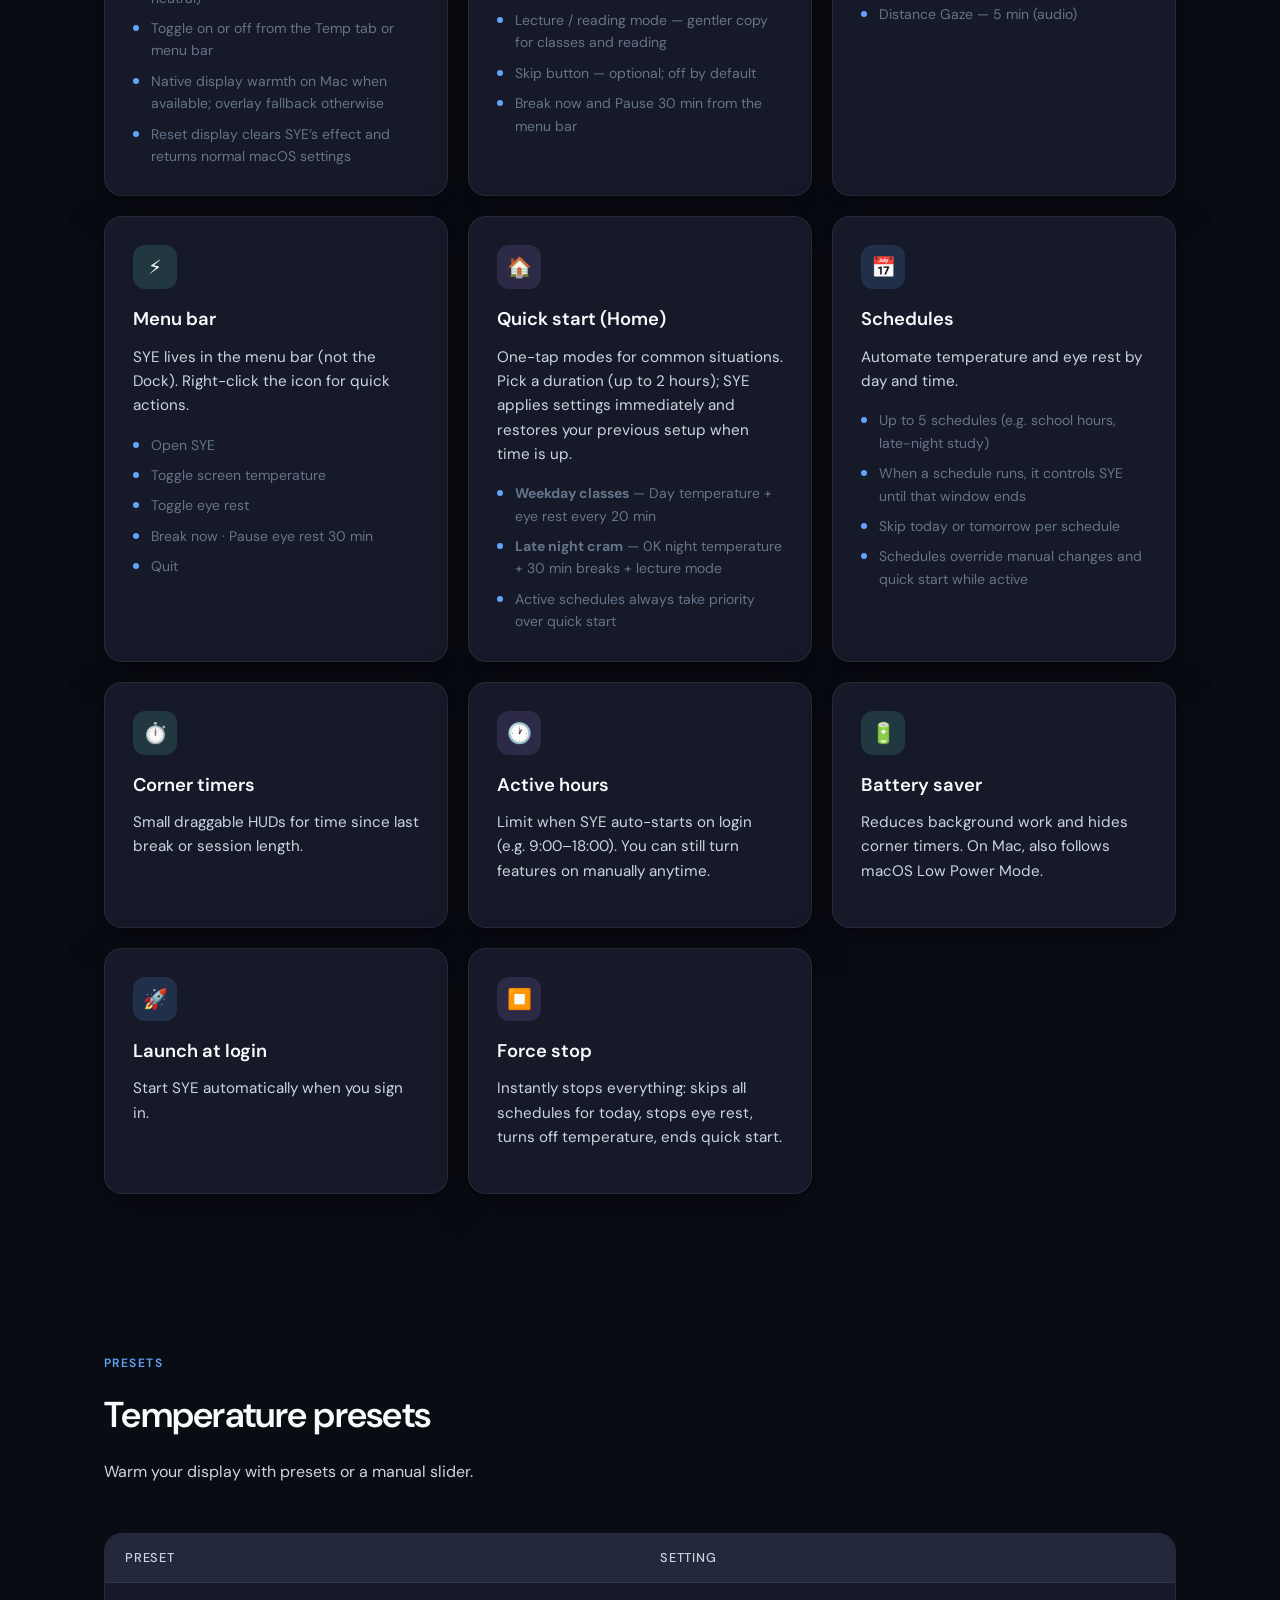
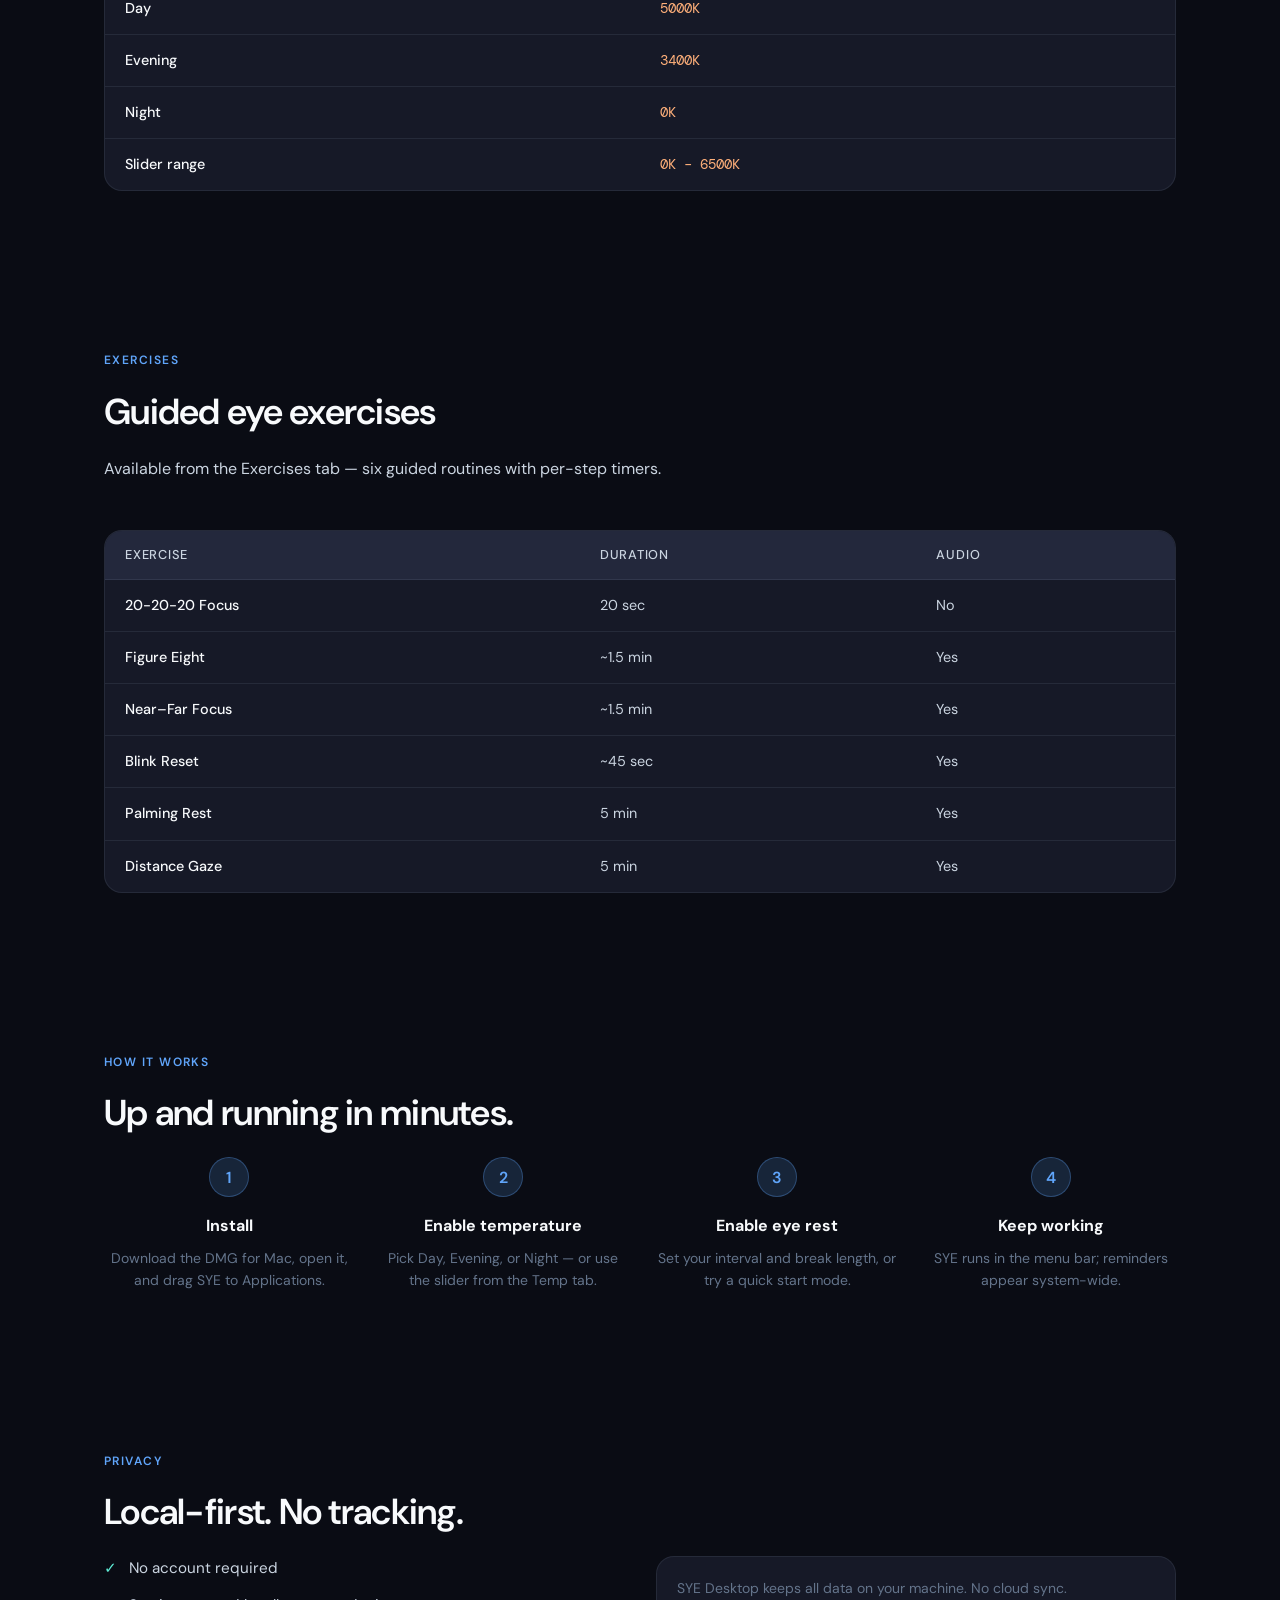
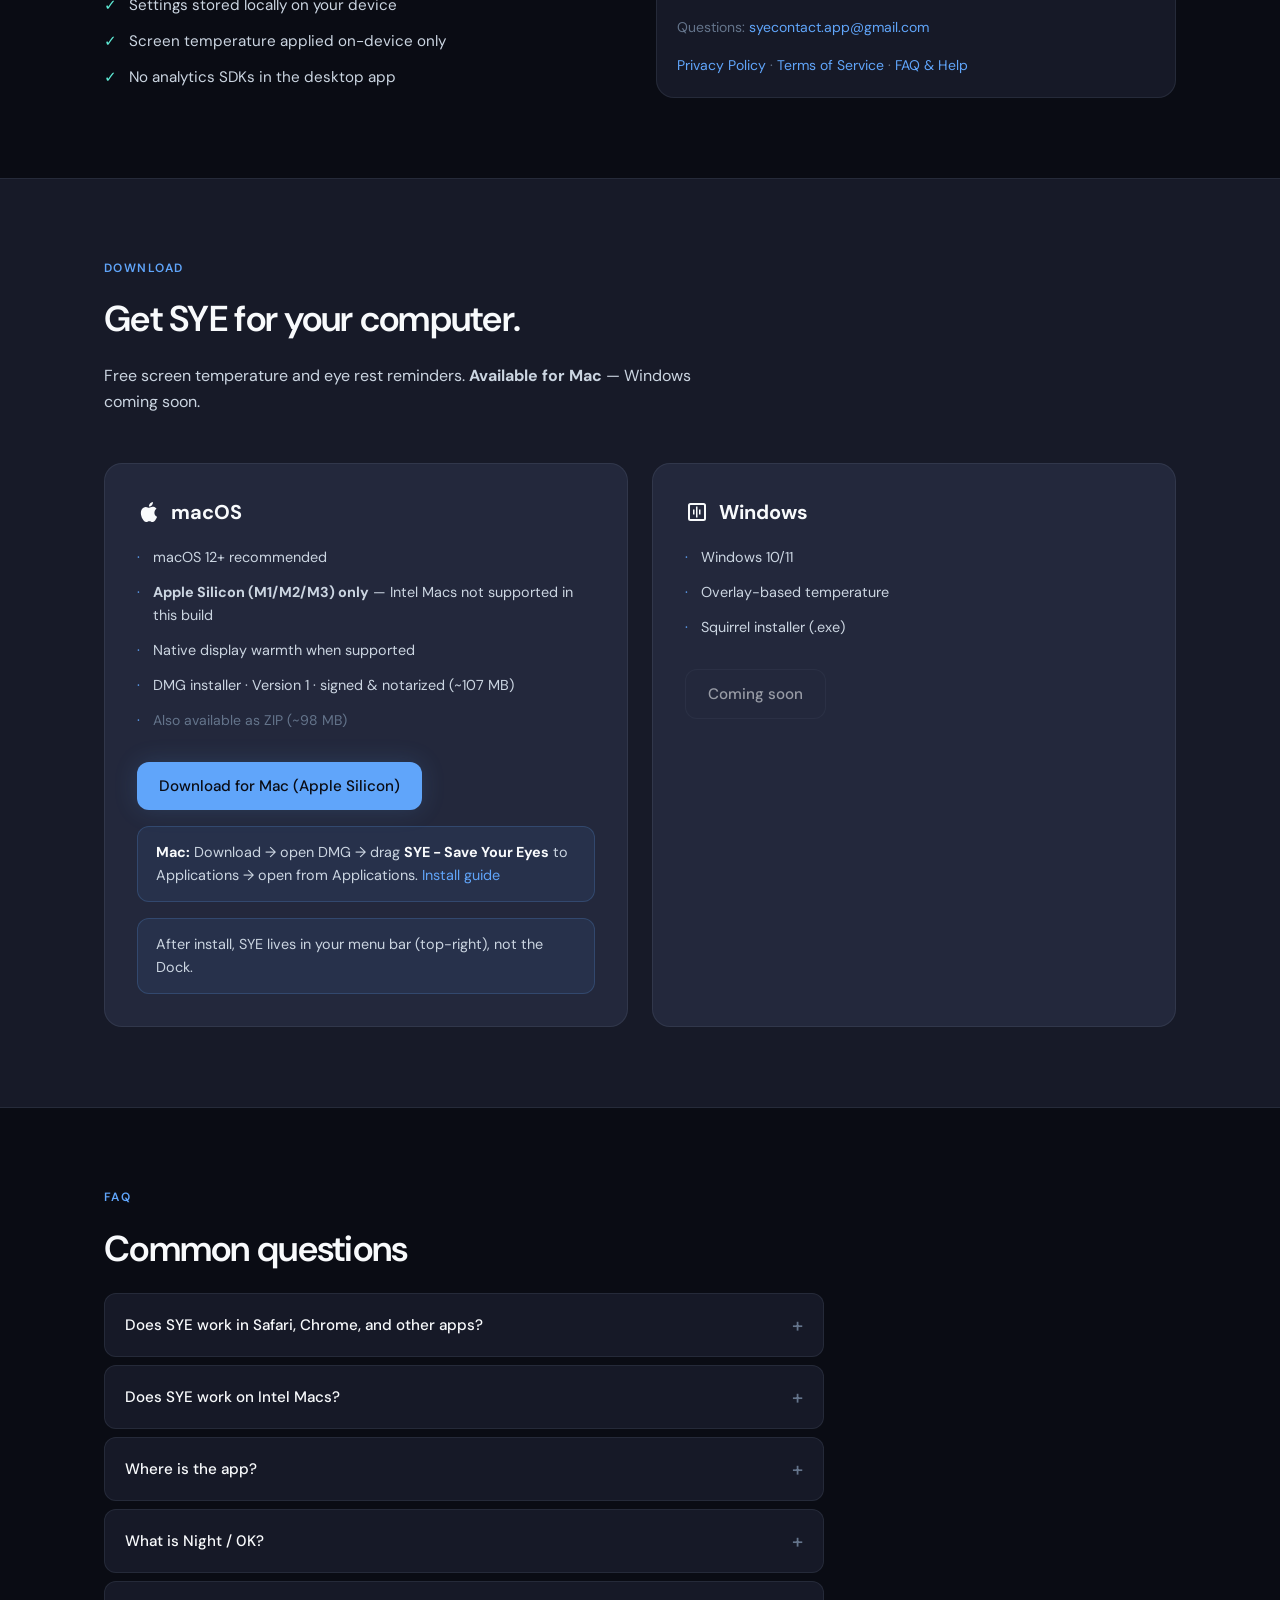
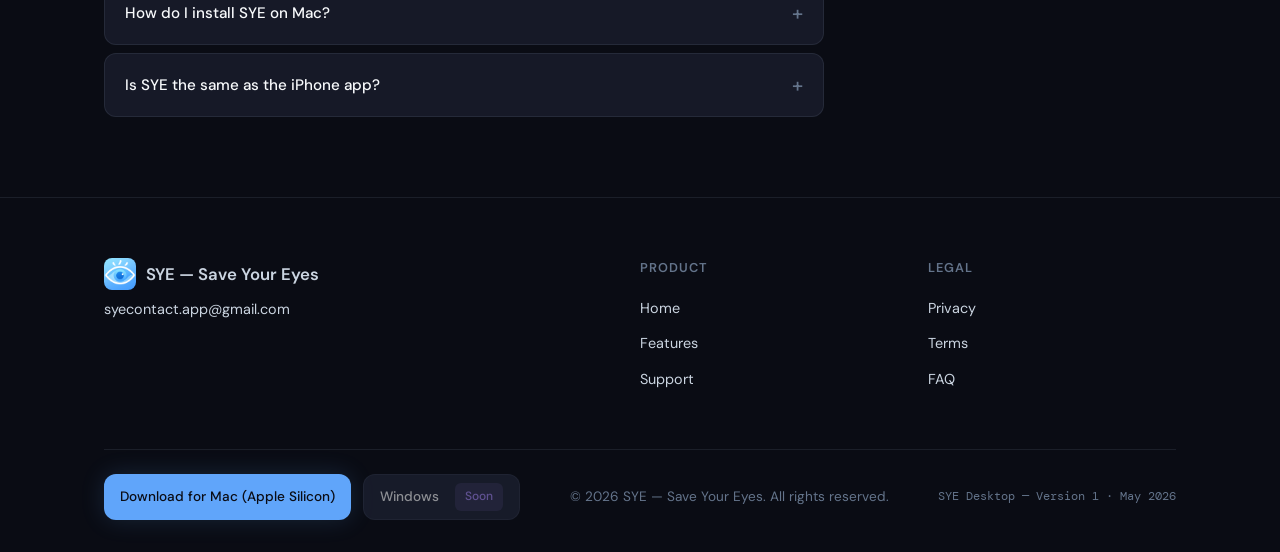
==== commit b1d0a7f2: "Publish Apple Silicon Mac build and update download labels. Replace Jun 28 signed build, label downl" ====
--- a/desktop/index.html
+++ b/desktop/index.html
@@ -36,7 +36,7 @@
         </ul>
       </nav>
       <div class="header-cta">
-        <a href="https://github.com/sye-saveyoureyes-app/SYE-Desktop/releases/download/v1.0.0/SYE-mac-1.0.0.dmg" class="btn btn-sm btn-primary">Mac</a>
+        <a href="https://github.com/sye-saveyoureyes-app/SYE-Desktop/releases/download/v1.0.0/SYE-mac-1.0.0.dmg" class="btn btn-sm btn-primary">Mac (Apple Silicon)</a>
         <span class="btn btn-sm btn-secondary btn-unavailable">Windows <span class="coming-soon-badge">Soon</span></span>
       </div>
       <button class="menu-toggle" aria-label="Open menu" aria-expanded="false">
@@ -46,7 +46,7 @@
       </button>
     </div>
     <div class="header-cta header-cta-mobile">
-      <a href="https://github.com/sye-saveyoureyes-app/SYE-Desktop/releases/download/v1.0.0/SYE-mac-1.0.0.dmg" class="btn btn-primary">Download for Mac</a>
+      <a href="https://github.com/sye-saveyoureyes-app/SYE-Desktop/releases/download/v1.0.0/SYE-mac-1.0.0.dmg" class="btn btn-primary">Download for Mac (Apple Silicon)</a>
       <span class="btn btn-secondary btn-unavailable">Windows <span class="coming-soon-badge">Soon</span></span>
     </div>
   </header>
@@ -55,14 +55,16 @@
     <section class="hero">
       <div class="container hero-grid">
         <div class="hero-content">
-          <span class="hero-badge">Desktop · Version 1 · Jun 27, 2026</span>
+          <span class="hero-badge">Desktop · Version 1 · Jun 28, 2026 · Apple Silicon</span>
           <h1>Protect your eyes while you work.</h1>
           <p class="hero-sub">Warm your screen and take regular eye breaks — SYE runs in the background so long days feel easier on your eyes.</p>
           <div class="btn-group">
-            <a href="https://github.com/sye-saveyoureyes-app/SYE-Desktop/releases/download/v1.0.0/SYE-mac-1.0.0.dmg" class="btn btn-primary">Download for Mac</a>
+            <a href="https://github.com/sye-saveyoureyes-app/SYE-Desktop/releases/download/v1.0.0/SYE-mac-1.0.0.dmg" class="btn btn-primary">Download for Mac (Apple Silicon)</a>
             <span class="btn btn-secondary btn-unavailable">Windows <span class="coming-soon-badge">Coming soon</span></span>
           </div>
           <p class="install-note"><strong>Mac:</strong> Download → open DMG → drag <strong>SYE - Save Your Eyes</strong> to Applications → open from Applications.</p>
+          <p class="install-note">After install, SYE lives in your menu bar (top-right), not the Dock.</p>
+          <p class="install-note" style="color: var(--text-muted);">Apple Silicon (M1/M2/M3) only. Intel Macs require a separate x64 build.</p>
           <div class="hero-links">
             <a href="#screen-temperature">Learn about screen temperature</a>
             <a href="#eye-exercises">Eye exercises</a>
@@ -376,12 +378,14 @@
             </h3>
             <ul>
               <li>macOS 12+ recommended</li>
-              <li>Native display warmth via system gamma (when supported)</li>
+              <li><strong>Apple Silicon (M1/M2/M3) only</strong> — Intel Macs not supported in this build</li>
+              <li>Native display warmth when supported</li>
               <li>DMG installer · Version 1 · signed &amp; notarized (~107 MB)</li>
               <li><a href="/downloads/SYE-mac-1.0.0.zip" style="color: var(--text-muted); font-size: 0.875rem;">Also available as ZIP (~98 MB)</a></li>
             </ul>
-            <a href="https://github.com/sye-saveyoureyes-app/SYE-Desktop/releases/download/v1.0.0/SYE-mac-1.0.0.dmg" class="btn btn-primary">Download for Mac</a>
+            <a href="https://github.com/sye-saveyoureyes-app/SYE-Desktop/releases/download/v1.0.0/SYE-mac-1.0.0.dmg" class="btn btn-primary">Download for Mac (Apple Silicon)</a>
             <p class="install-note" style="margin-top: 16px;"><strong>Mac:</strong> Download → open DMG → drag <strong>SYE - Save Your Eyes</strong> to Applications → open from Applications. <a href="mac-install.html">Install guide</a></p>
+            <p class="install-note">After install, SYE lives in your menu bar (top-right), not the Dock.</p>
           </div>
           <div class="download-card" id="download-windows">
             <h3>
@@ -415,6 +419,15 @@
           </div>
           <div class="faq-item">
             <button class="faq-question" aria-expanded="false">
+              Does SYE work on Intel Macs?
+              <span class="faq-icon">+</span>
+            </button>
+            <div class="faq-answer">
+              This build is Apple Silicon (M1/M2/M3) only. Intel Macs require a separate x64 build, which is not available yet.
+            </div>
+          </div>
+          <div class="faq-item">
+            <button class="faq-question" aria-expanded="false">
               Where is the app?
               <span class="faq-icon">+</span>
             </button>
@@ -483,7 +496,7 @@
       </div>
       <div class="footer-bottom">
         <div class="btn-group">
-          <a href="https://github.com/sye-saveyoureyes-app/SYE-Desktop/releases/download/v1.0.0/SYE-mac-1.0.0.dmg" class="btn btn-sm btn-primary">Download for Mac</a>
+          <a href="https://github.com/sye-saveyoureyes-app/SYE-Desktop/releases/download/v1.0.0/SYE-mac-1.0.0.dmg" class="btn btn-sm btn-primary">Download for Mac (Apple Silicon)</a>
           <span class="btn btn-sm btn-secondary btn-unavailable">Windows <span class="coming-soon-badge">Soon</span></span>
         </div>
         <span>© 2026 SYE — Save Your Eyes. All rights reserved.</span>
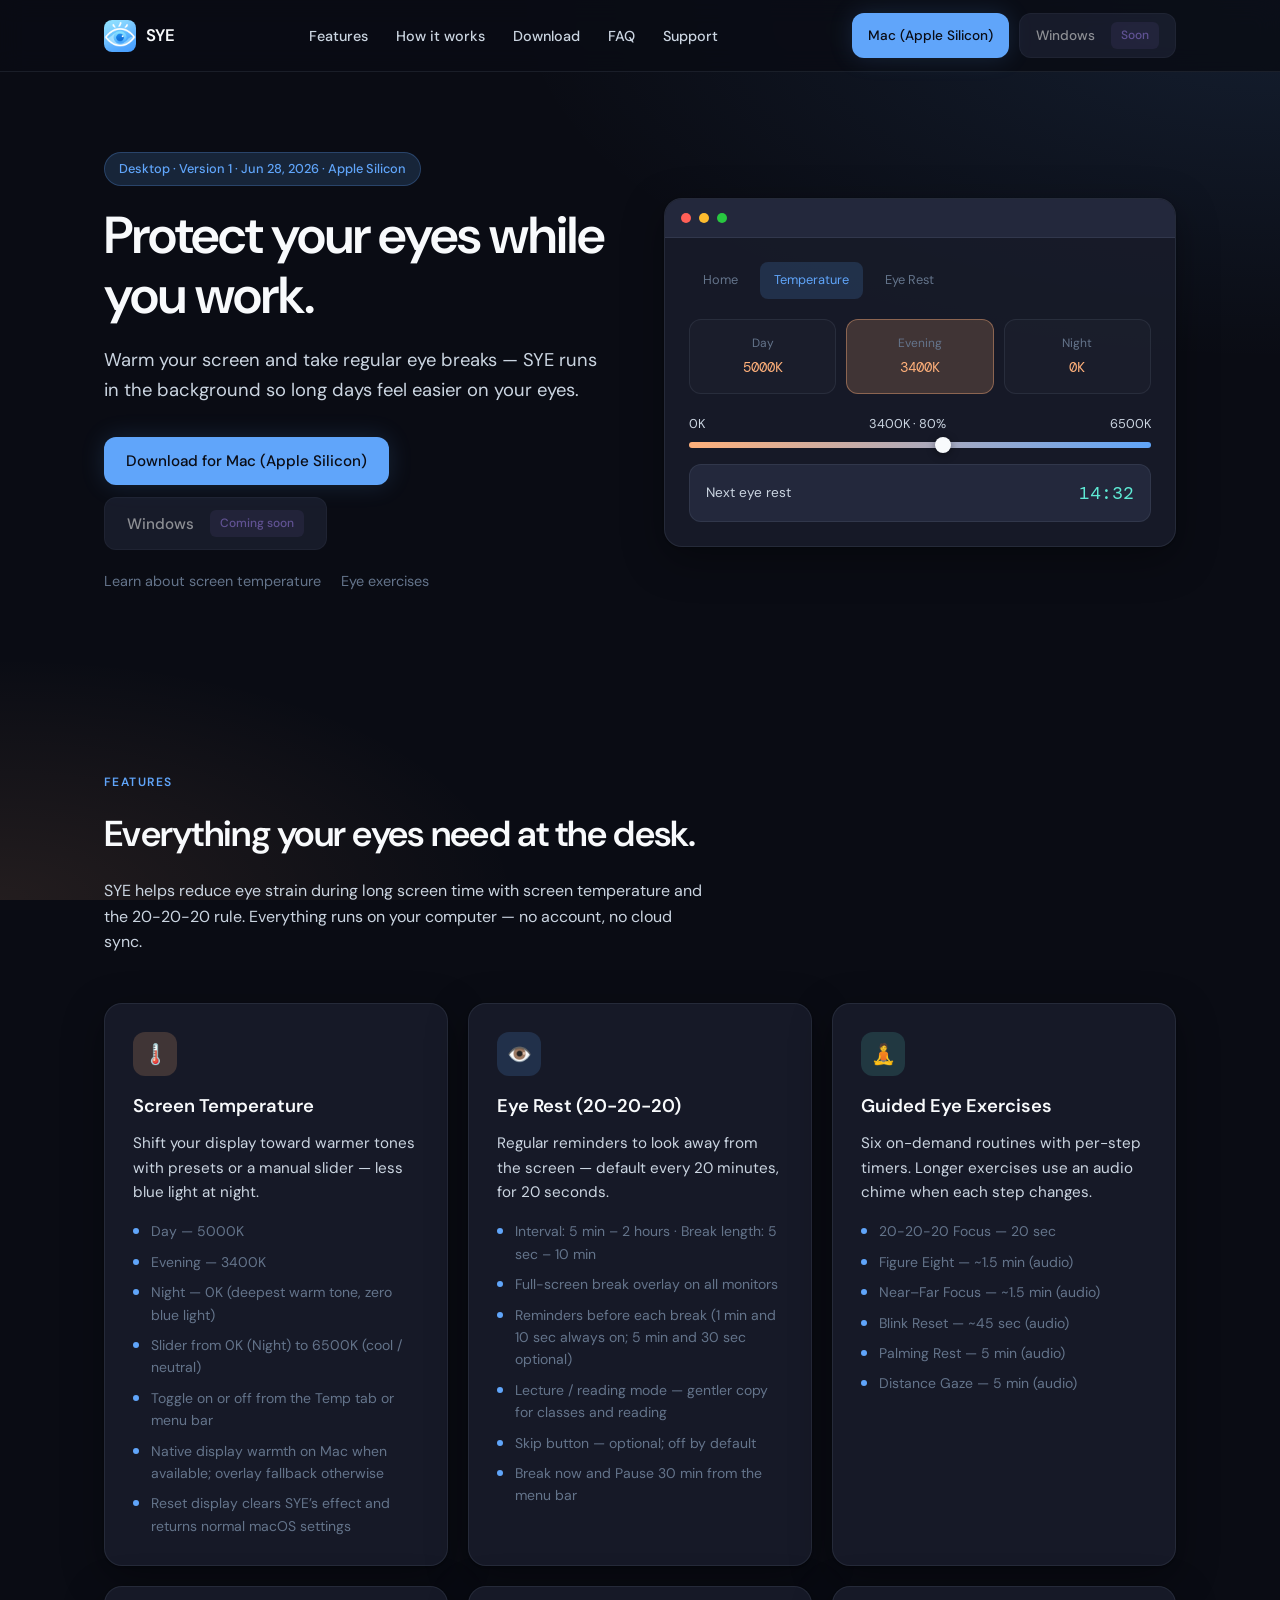
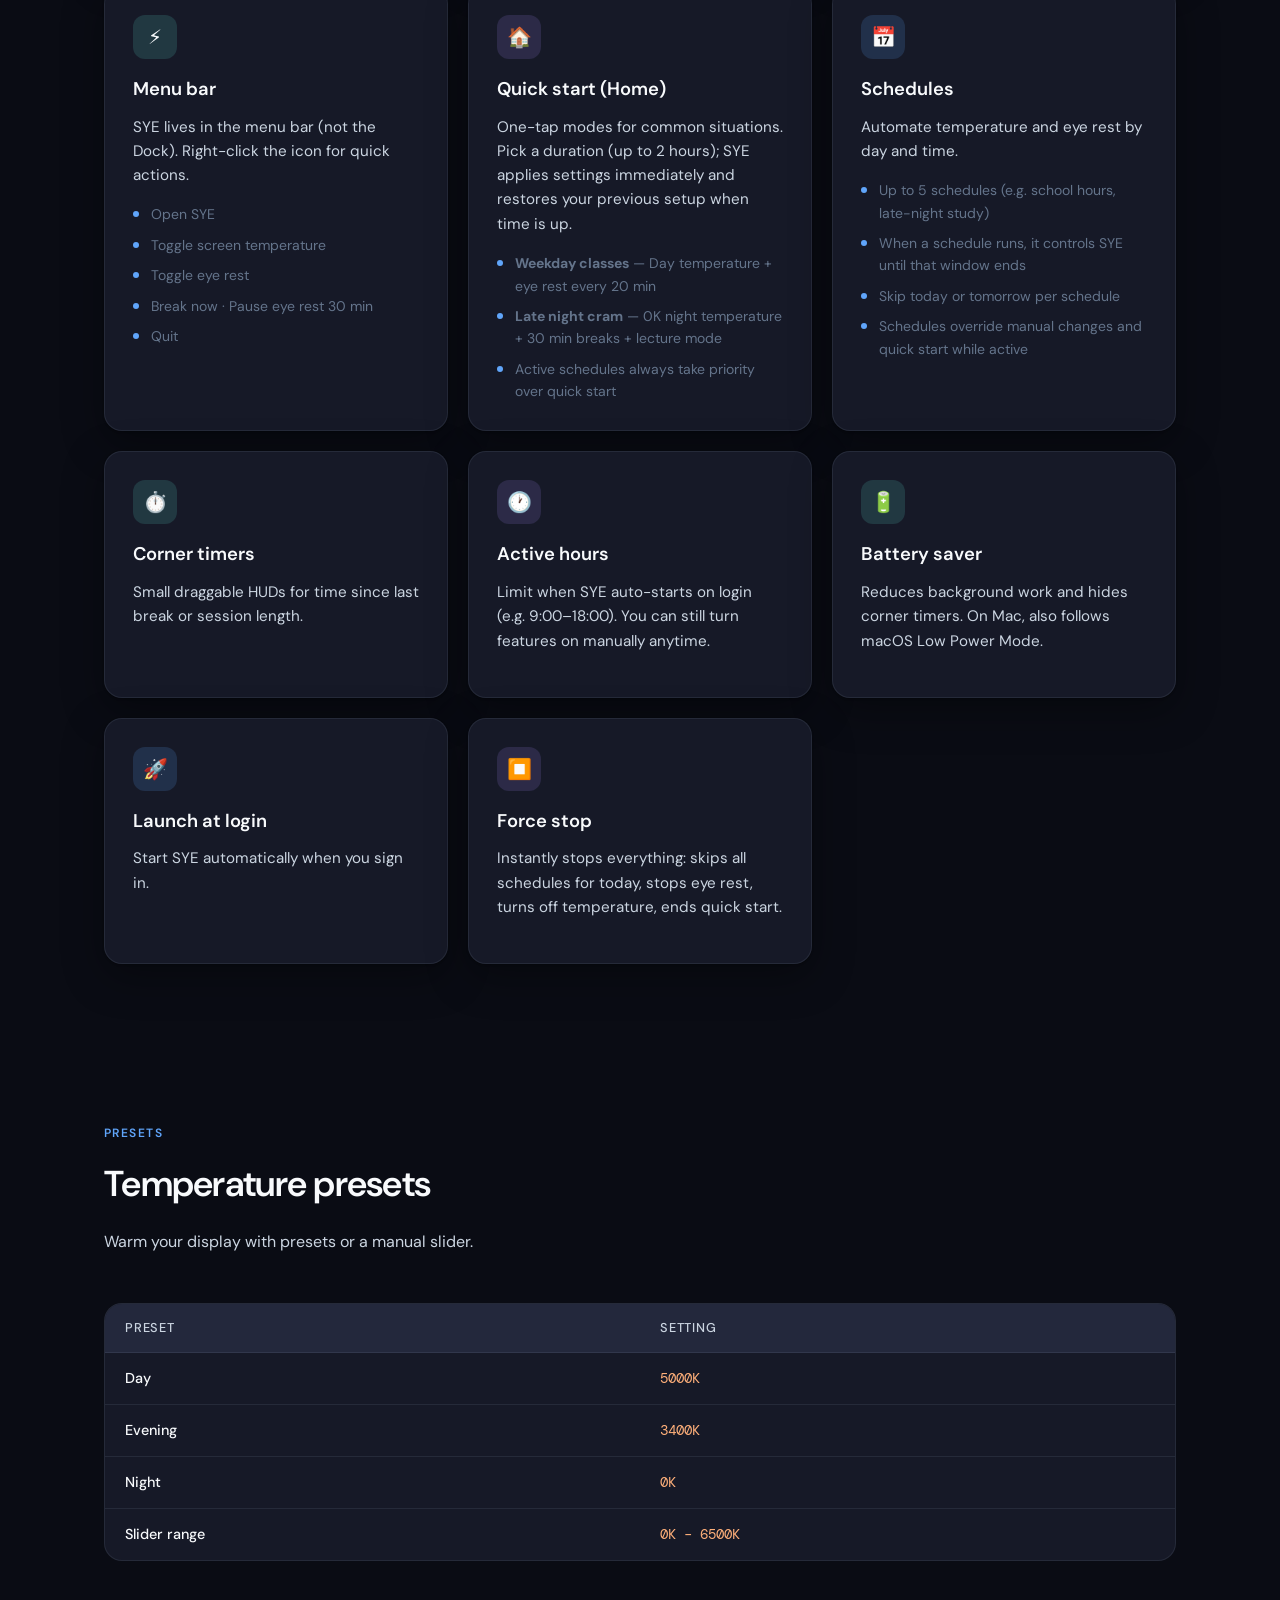
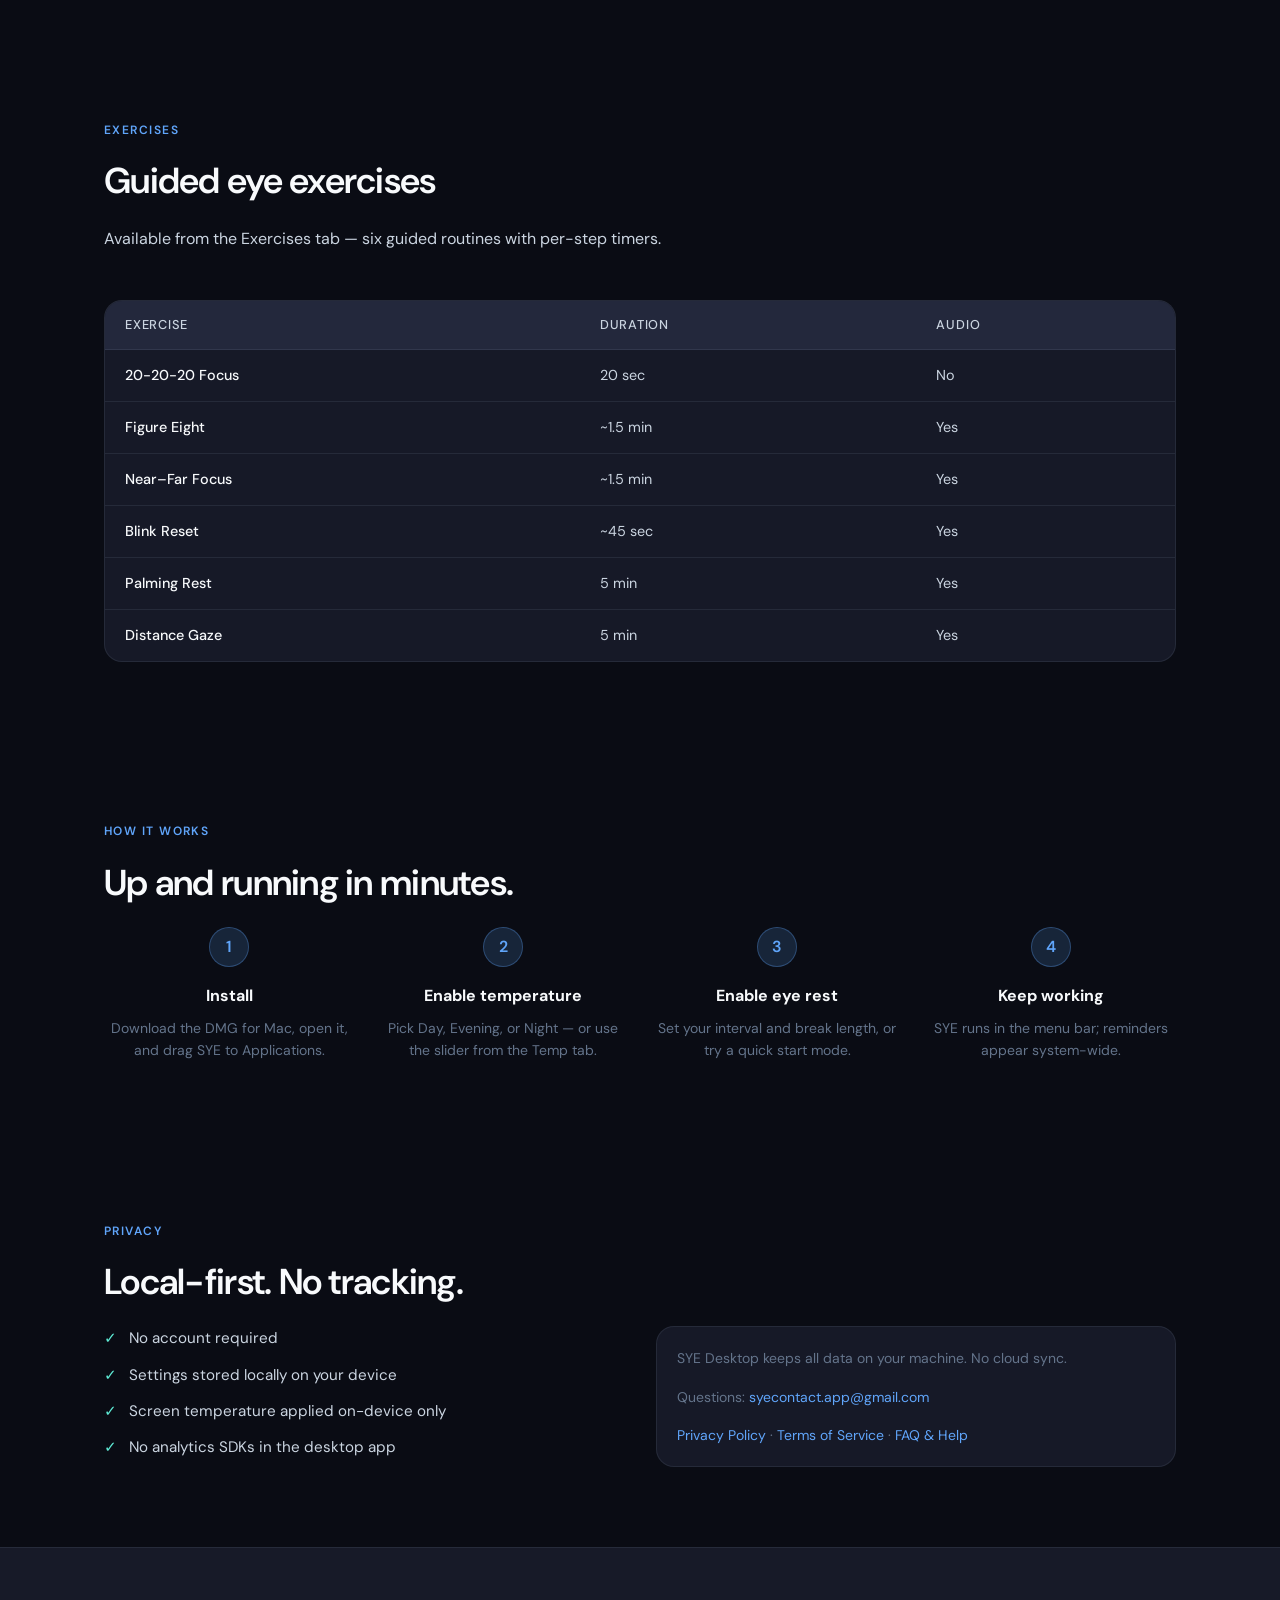
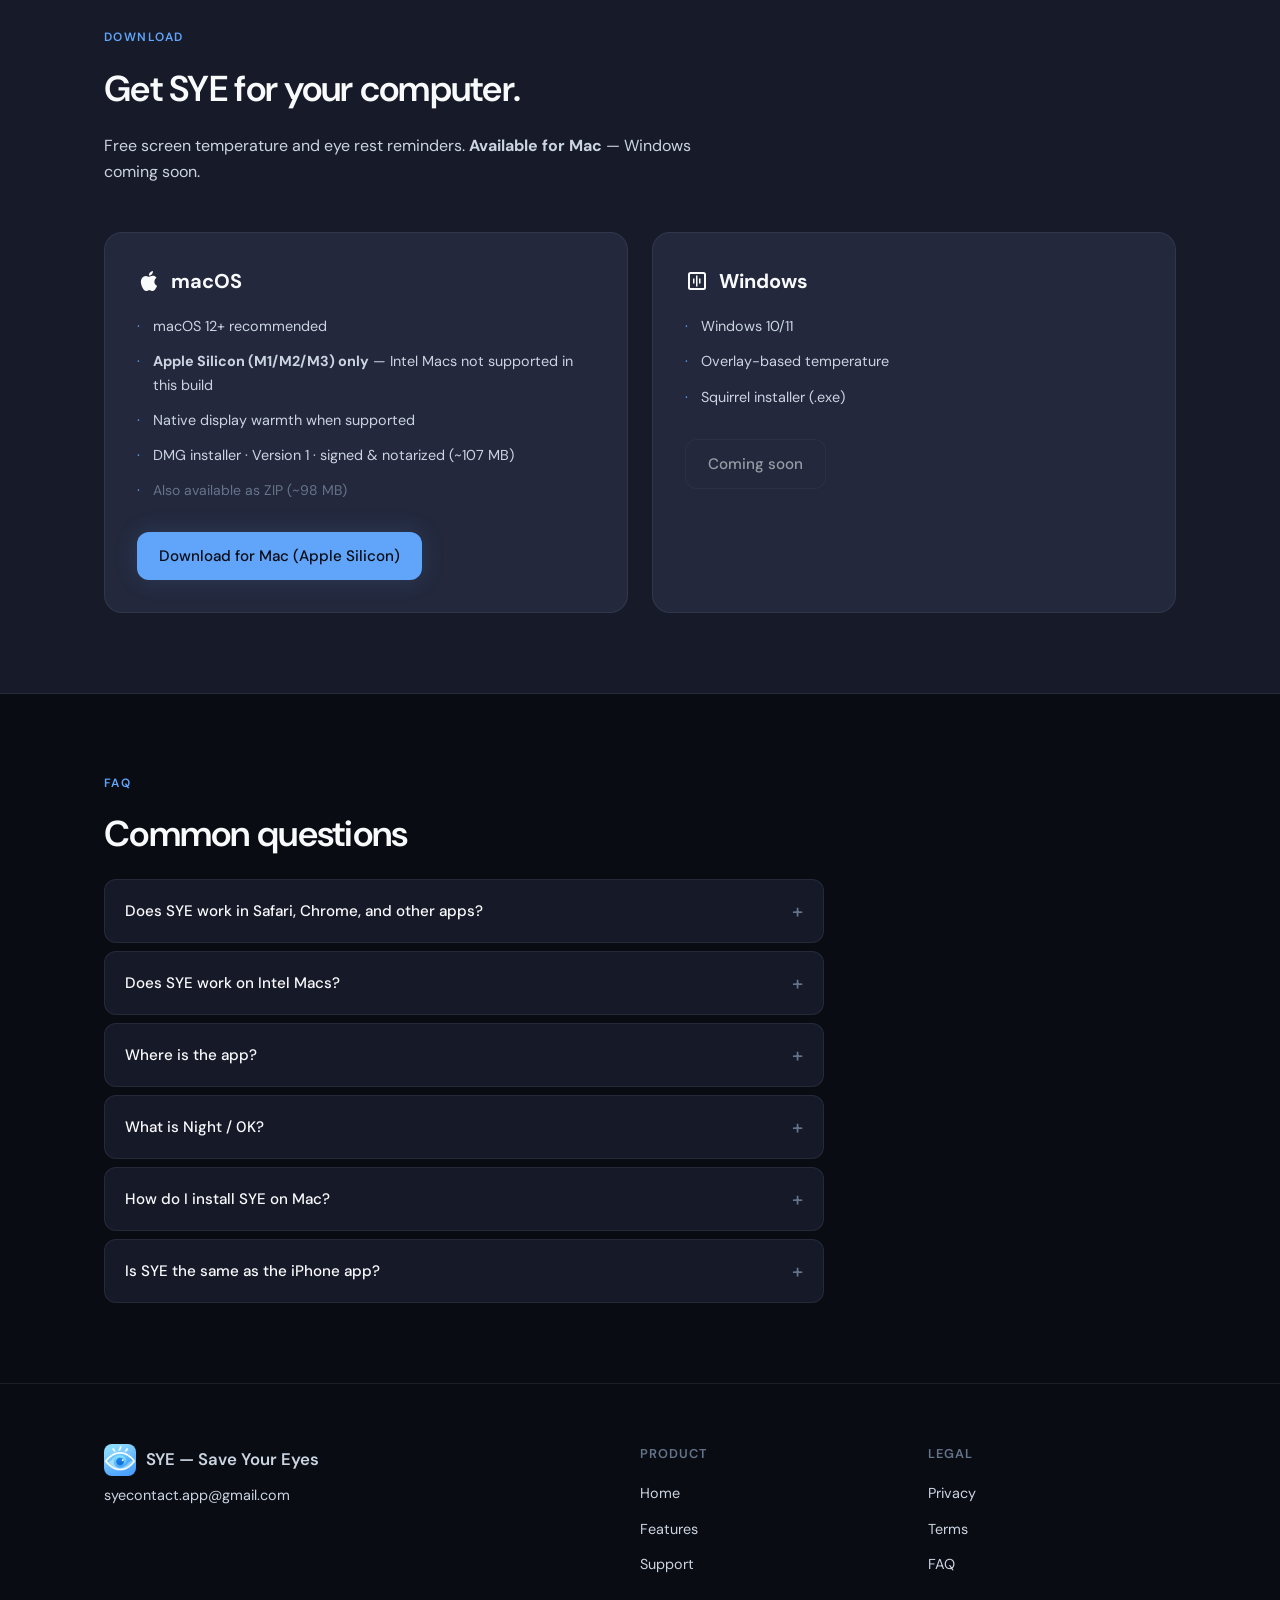
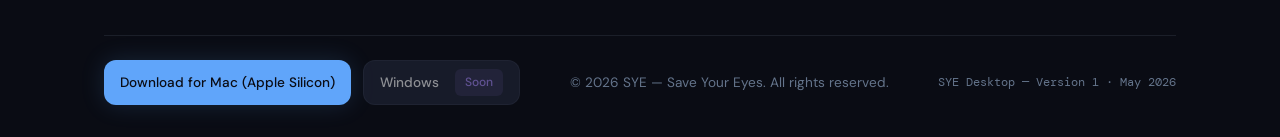
==== commit 19b7fd7a: "Release re-signed Mac build and fix SYE favicon. Remove verbose install notes, add proper tab icons " ====
--- a/desktop/index.html
+++ b/desktop/index.html
@@ -15,7 +15,8 @@
   <link rel="preconnect" href="https://fonts.googleapis.com">
   <link rel="preconnect" href="https://fonts.gstatic.com" crossorigin>
   <link href="https://fonts.googleapis.com/css2?family=DM+Mono:wght@400&family=DM+Sans:wght@400;500;600&display=swap" rel="stylesheet">
-  <link rel="icon" href="/assets/icon-180.png" type="image/png">
+  <link rel="icon" href="/assets/icon-32.png" sizes="32x32" type="image/png">
+  <link rel="icon" href="/assets/icon-16.png" sizes="16x16" type="image/png">
   <link rel="apple-touch-icon" href="/assets/icon-180.png">
   <link rel="stylesheet" href="../css/desktop.css">
 </head>
@@ -62,9 +63,6 @@
             <a href="https://github.com/sye-saveyoureyes-app/SYE-Desktop/releases/download/v1.0.0/SYE-mac-1.0.0.dmg" class="btn btn-primary">Download for Mac (Apple Silicon)</a>
             <span class="btn btn-secondary btn-unavailable">Windows <span class="coming-soon-badge">Coming soon</span></span>
           </div>
-          <p class="install-note"><strong>Mac:</strong> Download → open DMG → drag <strong>SYE - Save Your Eyes</strong> to Applications → open from Applications.</p>
-          <p class="install-note">After install, SYE lives in your menu bar (top-right), not the Dock.</p>
-          <p class="install-note" style="color: var(--text-muted);">Apple Silicon (M1/M2/M3) only. Intel Macs require a separate x64 build.</p>
           <div class="hero-links">
             <a href="#screen-temperature">Learn about screen temperature</a>
             <a href="#eye-exercises">Eye exercises</a>
@@ -384,8 +382,6 @@
               <li><a href="/downloads/SYE-mac-1.0.0.zip" style="color: var(--text-muted); font-size: 0.875rem;">Also available as ZIP (~98 MB)</a></li>
             </ul>
             <a href="https://github.com/sye-saveyoureyes-app/SYE-Desktop/releases/download/v1.0.0/SYE-mac-1.0.0.dmg" class="btn btn-primary">Download for Mac (Apple Silicon)</a>
-            <p class="install-note" style="margin-top: 16px;"><strong>Mac:</strong> Download → open DMG → drag <strong>SYE - Save Your Eyes</strong> to Applications → open from Applications. <a href="mac-install.html">Install guide</a></p>
-            <p class="install-note">After install, SYE lives in your menu bar (top-right), not the Dock.</p>
           </div>
           <div class="download-card" id="download-windows">
             <h3>
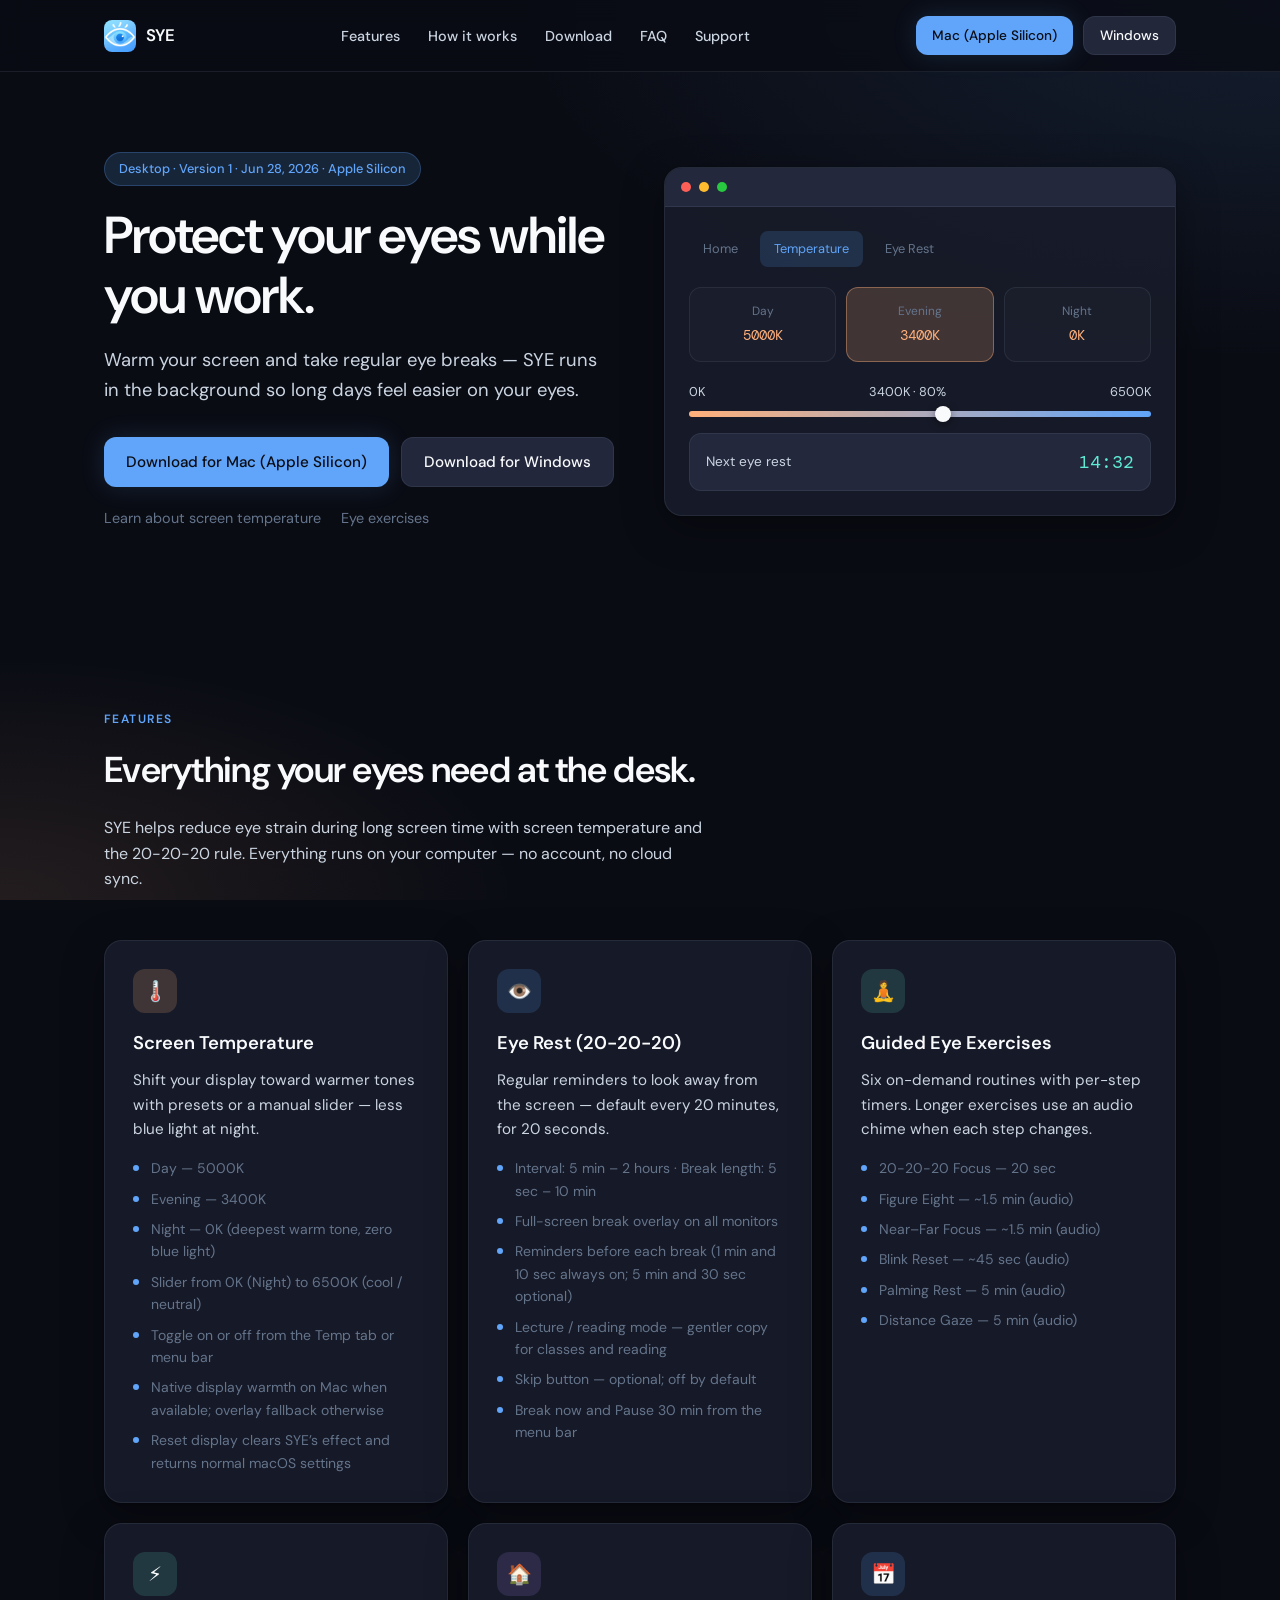
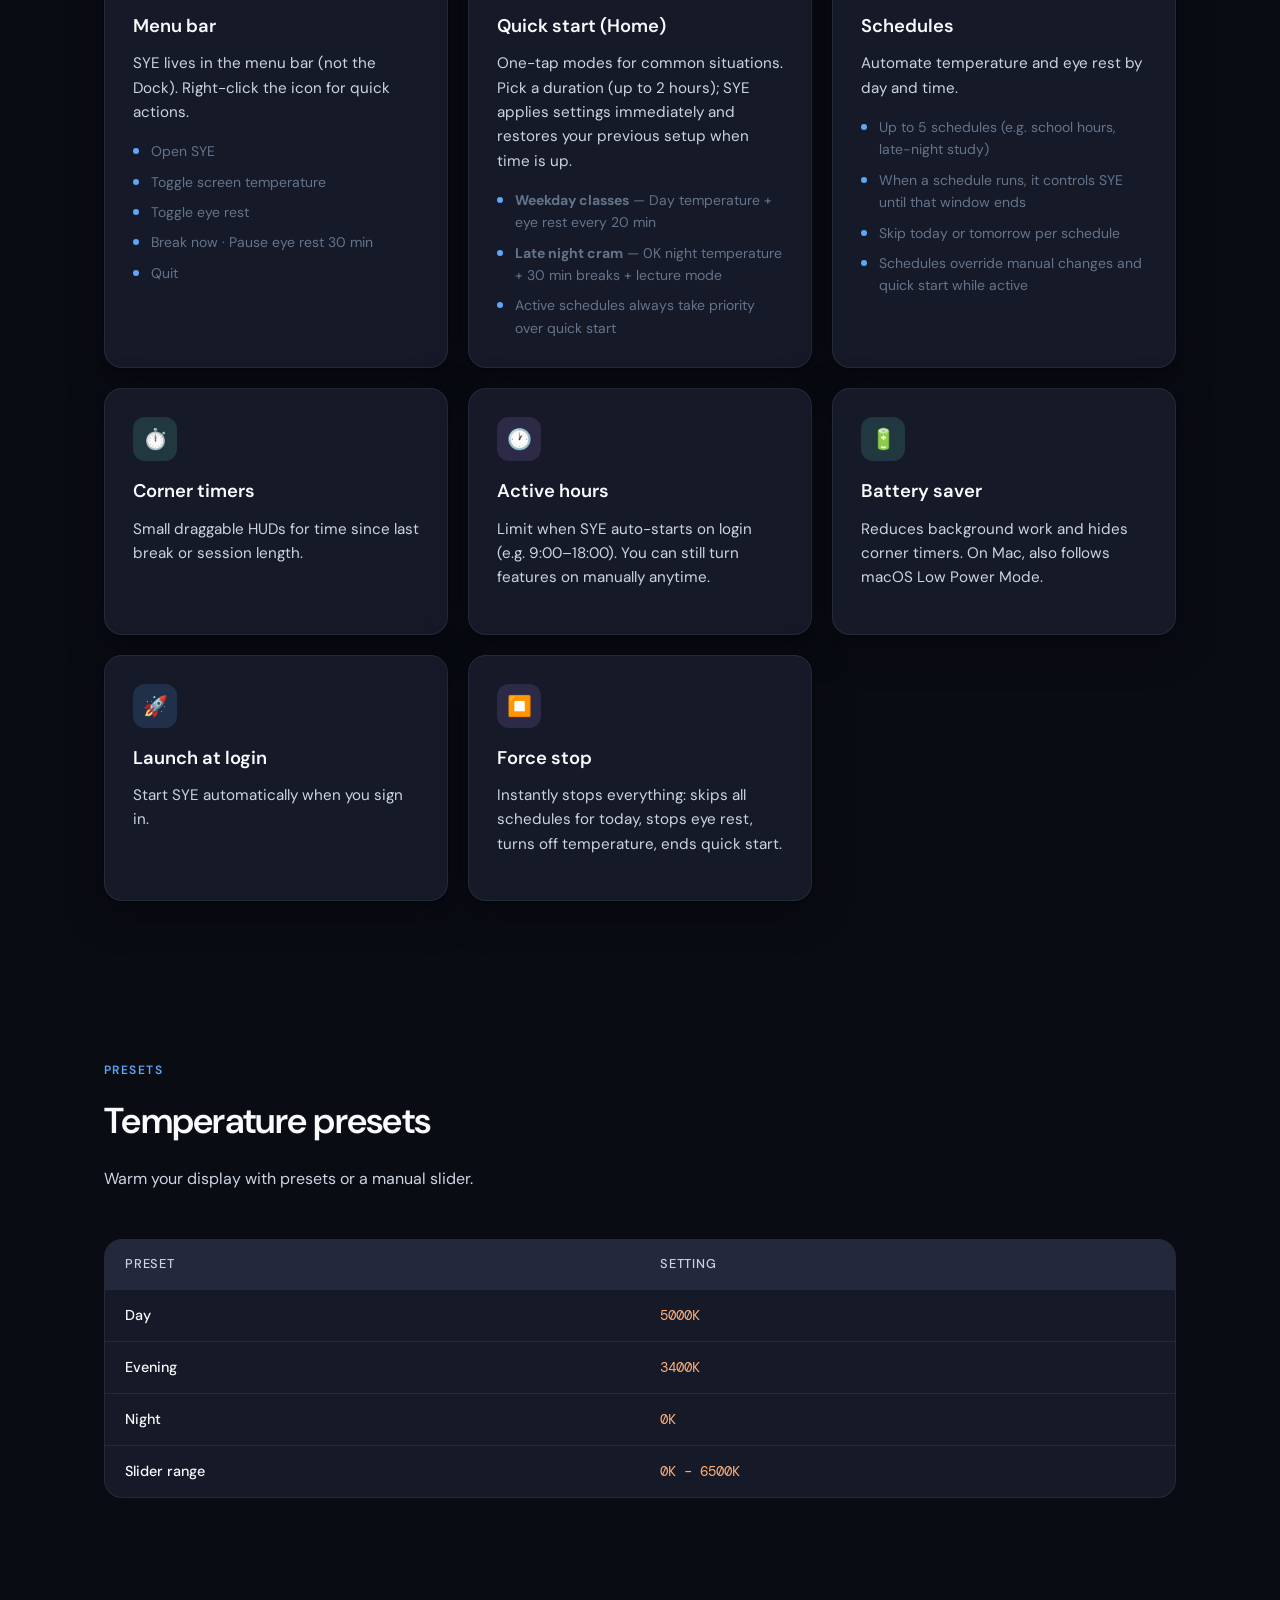
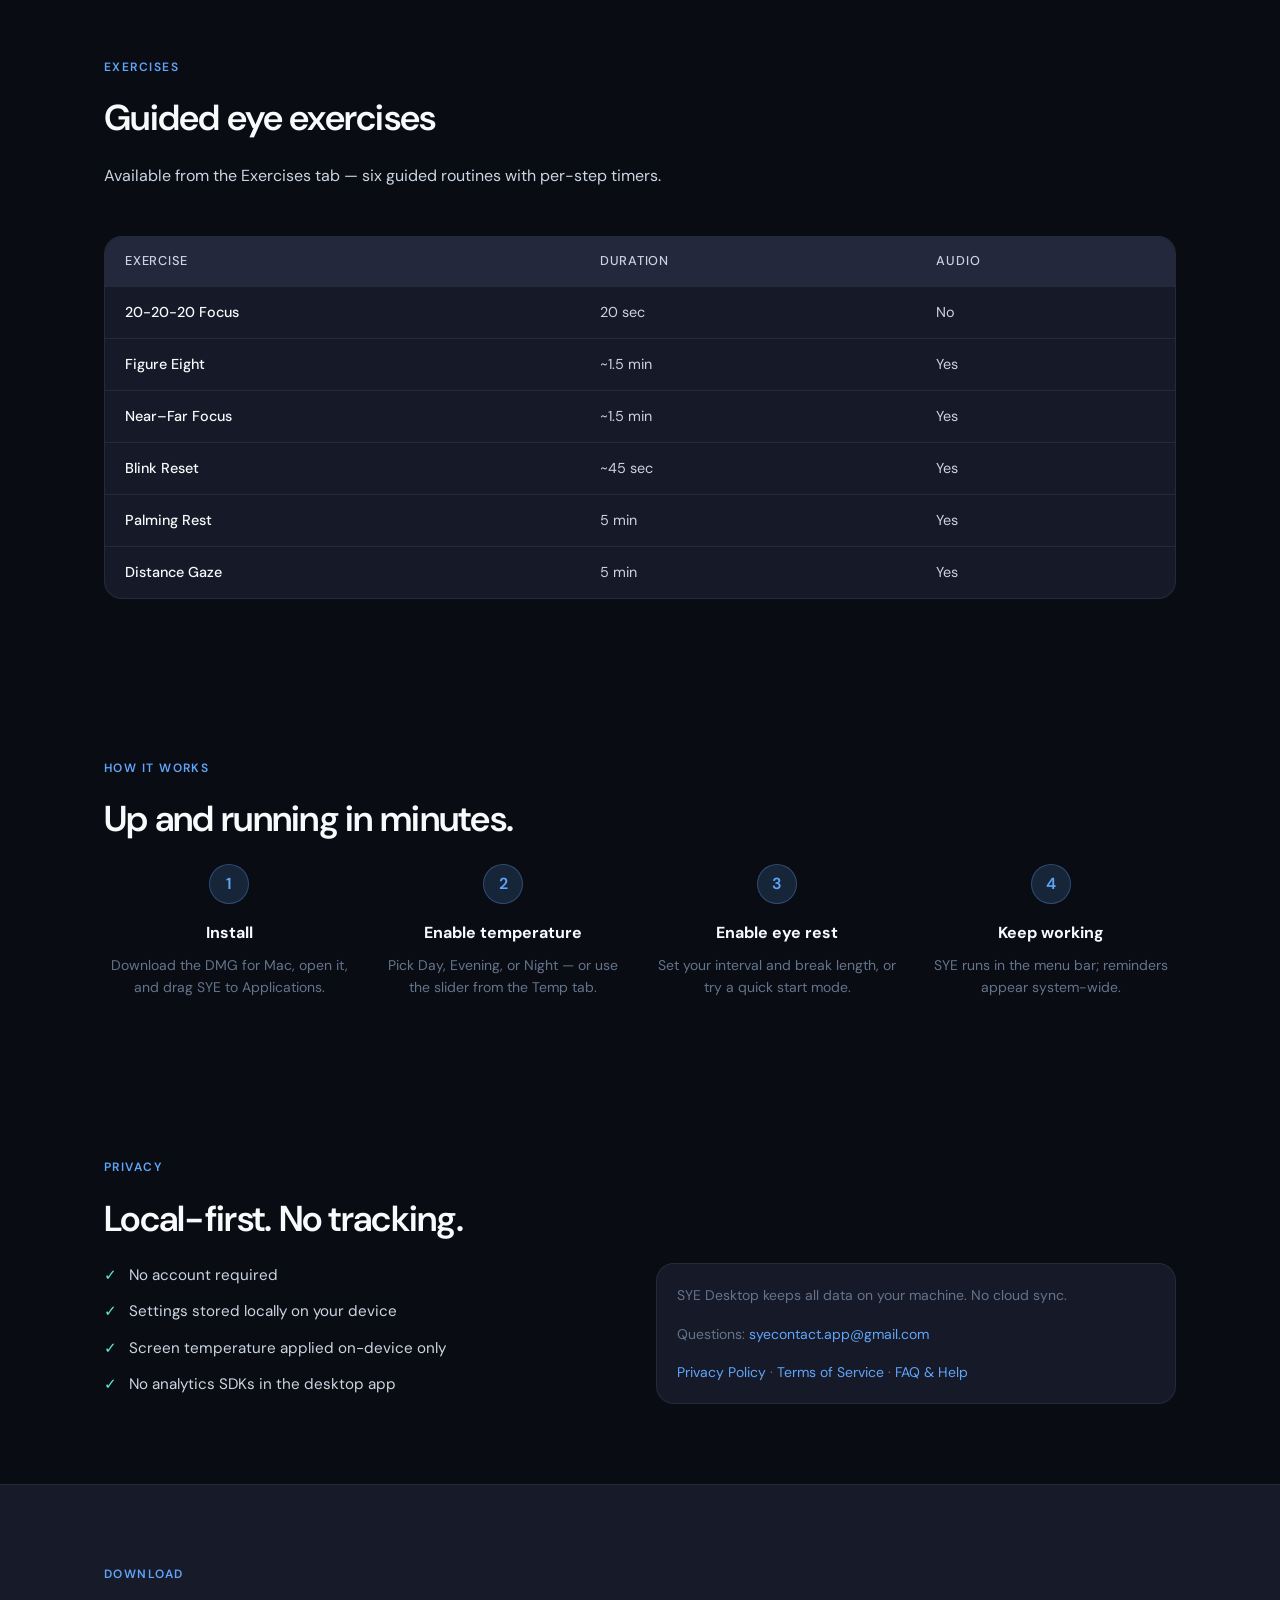
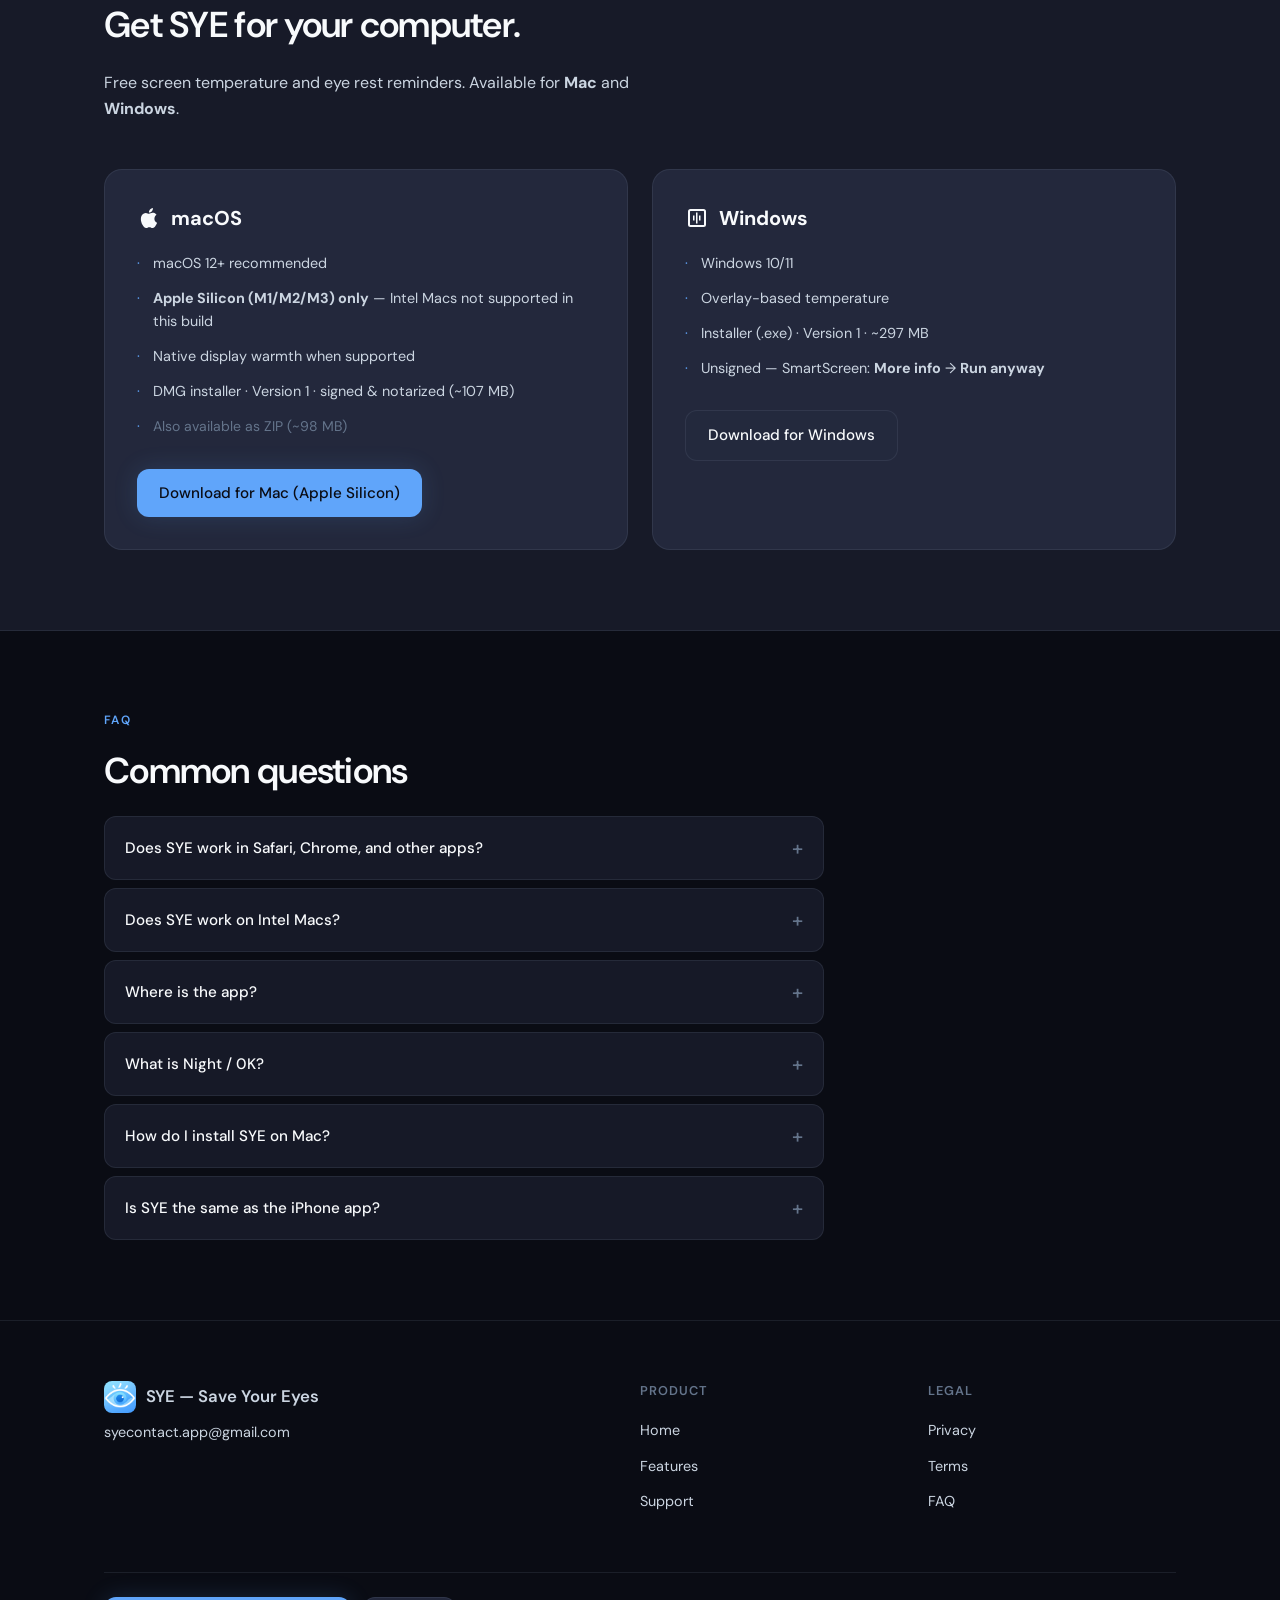
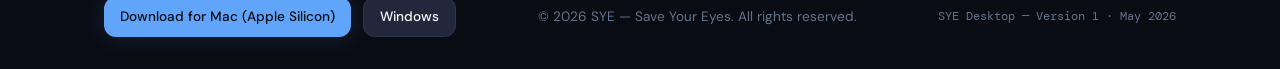
==== commit c5d6a380: "Enable Windows v1.0.0 download links on desktop pages" ====
--- a/desktop/index.html
+++ b/desktop/index.html
@@ -38,7 +38,7 @@
       </nav>
       <div class="header-cta">
         <a href="https://github.com/sye-saveyoureyes-app/SYE-Desktop/releases/download/v1.0.0/SYE-mac-1.0.0.dmg" class="btn btn-sm btn-primary">Mac (Apple Silicon)</a>
-        <span class="btn btn-sm btn-secondary btn-unavailable">Windows <span class="coming-soon-badge">Soon</span></span>
+        <a href="windows/index.html" class="btn btn-sm btn-secondary">Windows</a>
       </div>
       <button class="menu-toggle" aria-label="Open menu" aria-expanded="false">
         <svg width="24" height="24" viewBox="0 0 24 24" fill="none" stroke="currentColor" stroke-width="2">
@@ -48,7 +48,7 @@
     </div>
     <div class="header-cta header-cta-mobile">
       <a href="https://github.com/sye-saveyoureyes-app/SYE-Desktop/releases/download/v1.0.0/SYE-mac-1.0.0.dmg" class="btn btn-primary">Download for Mac (Apple Silicon)</a>
-      <span class="btn btn-secondary btn-unavailable">Windows <span class="coming-soon-badge">Soon</span></span>
+      <a href="windows/index.html" class="btn btn-secondary">Download for Windows</a>
     </div>
   </header>
 
@@ -61,7 +61,7 @@
           <p class="hero-sub">Warm your screen and take regular eye breaks — SYE runs in the background so long days feel easier on your eyes.</p>
           <div class="btn-group">
             <a href="https://github.com/sye-saveyoureyes-app/SYE-Desktop/releases/download/v1.0.0/SYE-mac-1.0.0.dmg" class="btn btn-primary">Download for Mac (Apple Silicon)</a>
-            <span class="btn btn-secondary btn-unavailable">Windows <span class="coming-soon-badge">Coming soon</span></span>
+            <a href="https://github.com/sye-saveyoureyes-app/SYE-Desktop/releases/download/v1.0.0/SYE-windows-1.0.0.exe" class="btn btn-secondary">Download for Windows</a>
           </div>
           <div class="hero-links">
             <a href="#screen-temperature">Learn about screen temperature</a>
@@ -367,7 +367,7 @@
       <div class="container">
         <p class="section-label">Download</p>
         <h2 class="section-title">Get SYE for your computer.</h2>
-        <p class="section-desc">Free screen temperature and eye rest reminders. <strong>Available for Mac</strong> — Windows coming soon.</p>
+        <p class="section-desc">Free screen temperature and eye rest reminders. Available for <strong>Mac</strong> and <strong>Windows</strong>.</p>
         <div class="download-cards">
           <div class="download-card">
             <h3>
@@ -391,9 +391,10 @@
             <ul>
               <li>Windows 10/11</li>
               <li>Overlay-based temperature</li>
-              <li>Squirrel installer (.exe)</li>
-            </ul>
-            <span class="btn btn-secondary btn-unavailable">Coming soon</span>
+              <li>Installer (.exe) · Version 1 · ~297 MB</li>
+              <li>Unsigned — SmartScreen: <strong>More info</strong> → <strong>Run anyway</strong></li>
+            </ul>
+            <a href="https://github.com/sye-saveyoureyes-app/SYE-Desktop/releases/download/v1.0.0/SYE-windows-1.0.0.exe" class="btn btn-secondary">Download for Windows</a>
           </div>
         </div>
       </div>
@@ -493,7 +494,7 @@
       <div class="footer-bottom">
         <div class="btn-group">
           <a href="https://github.com/sye-saveyoureyes-app/SYE-Desktop/releases/download/v1.0.0/SYE-mac-1.0.0.dmg" class="btn btn-sm btn-primary">Download for Mac (Apple Silicon)</a>
-          <span class="btn btn-sm btn-secondary btn-unavailable">Windows <span class="coming-soon-badge">Soon</span></span>
+          <a href="windows/index.html" class="btn btn-sm btn-secondary">Windows</a>
         </div>
         <span>© 2026 SYE — Save Your Eyes. All rights reserved.</span>
         <span class="version-stamp">SYE Desktop — Version 1 · May 2026</span>
